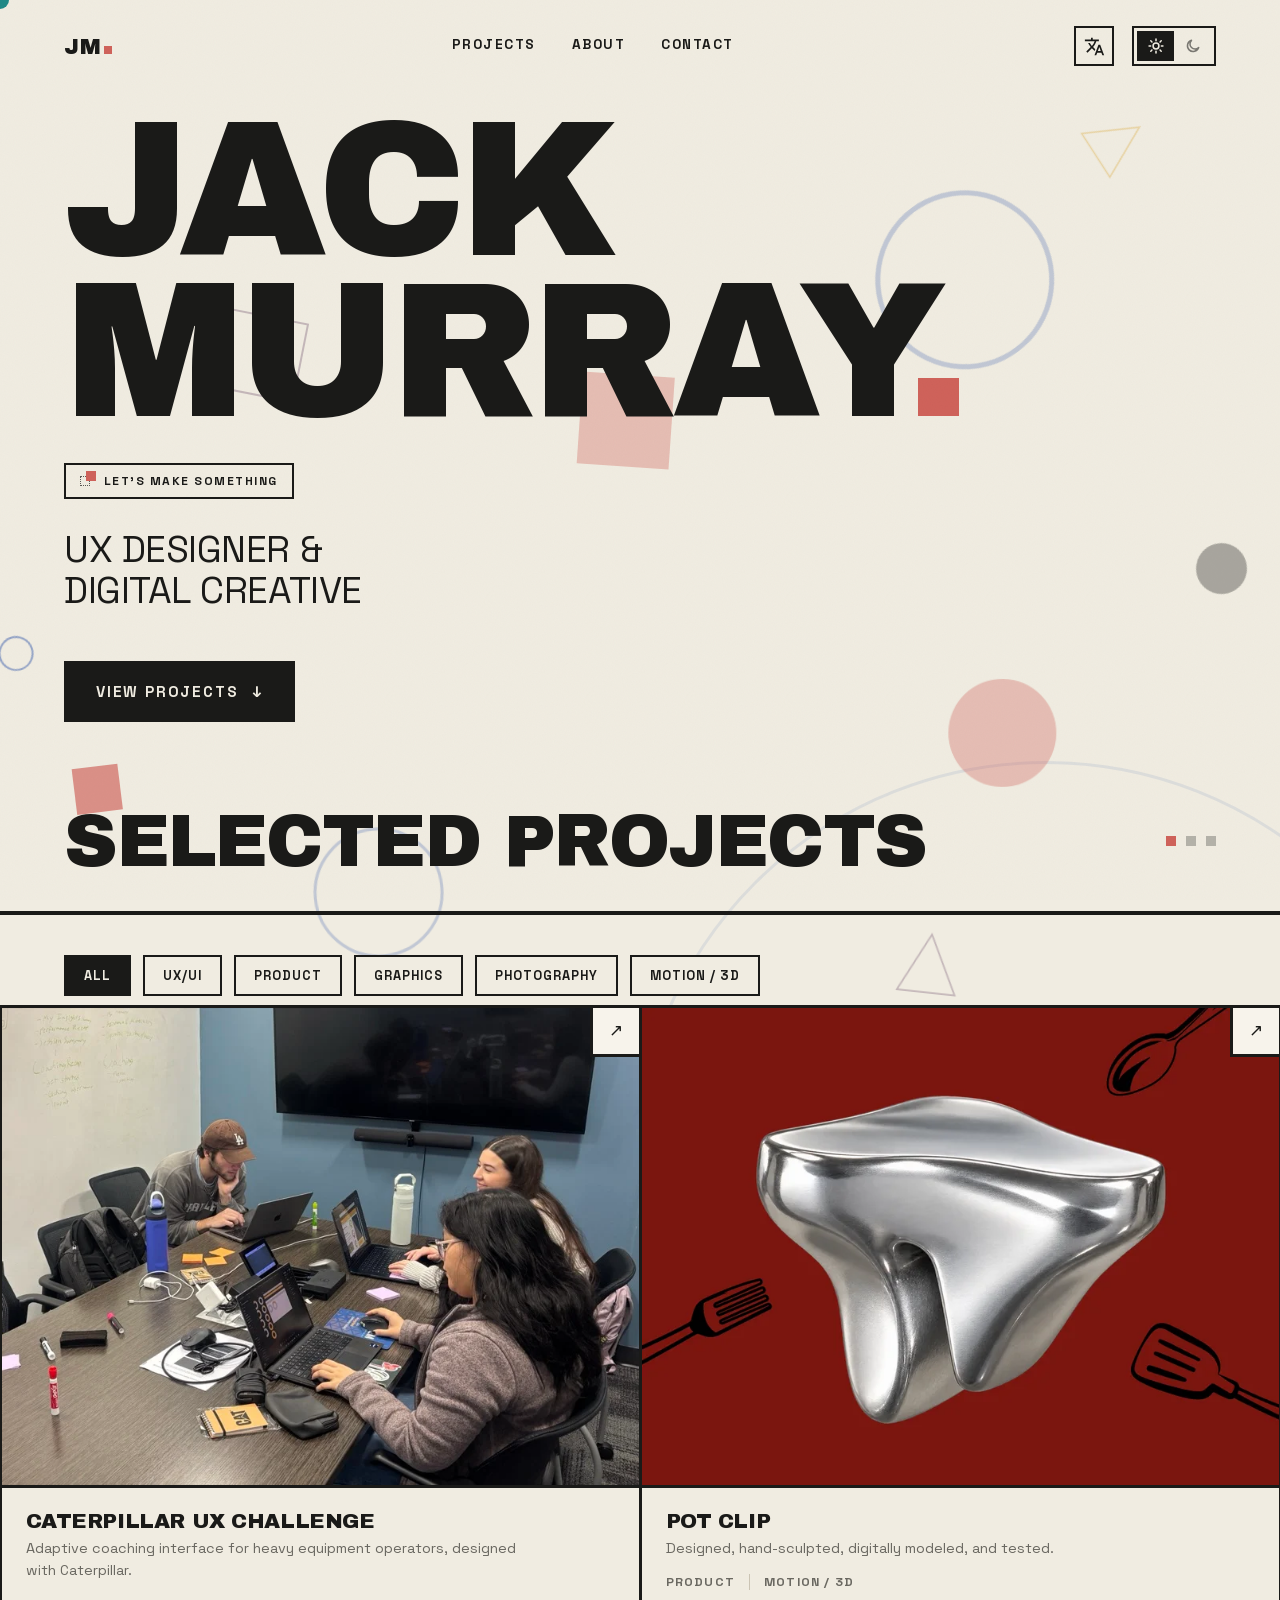
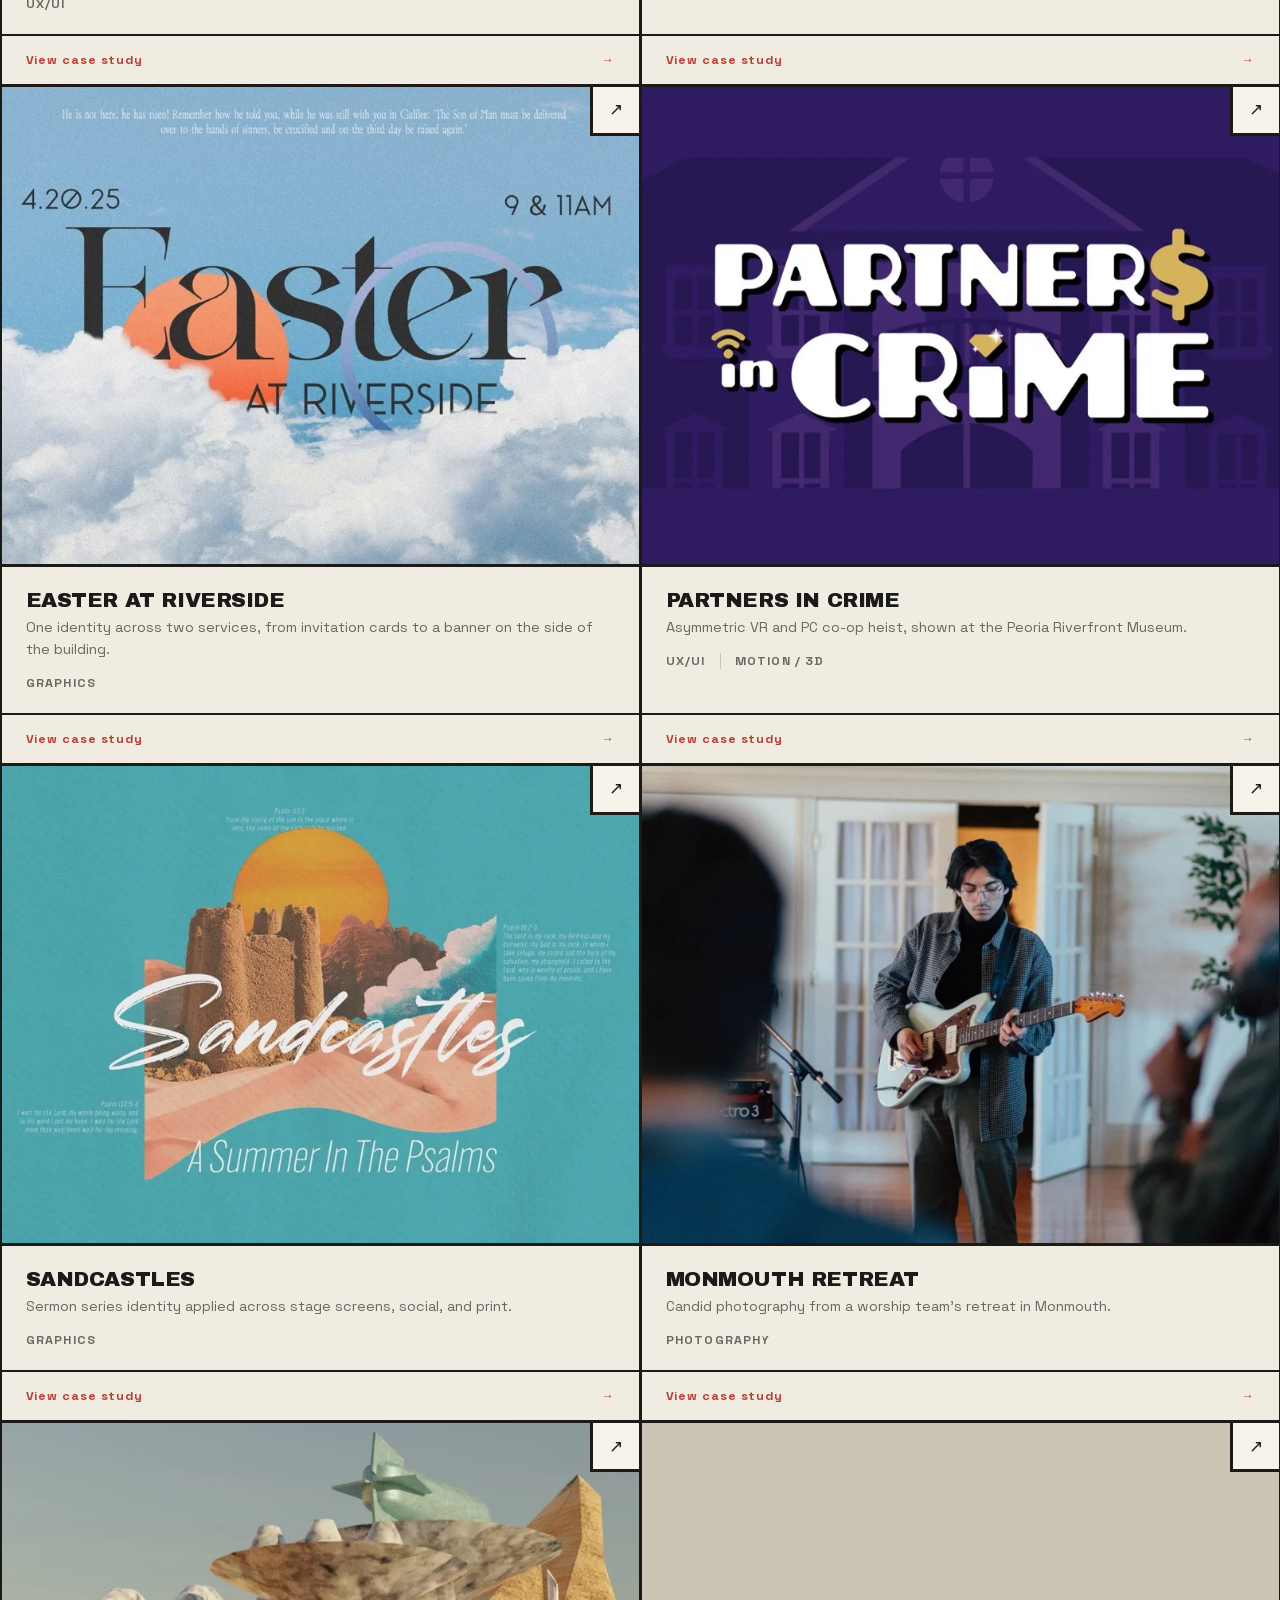
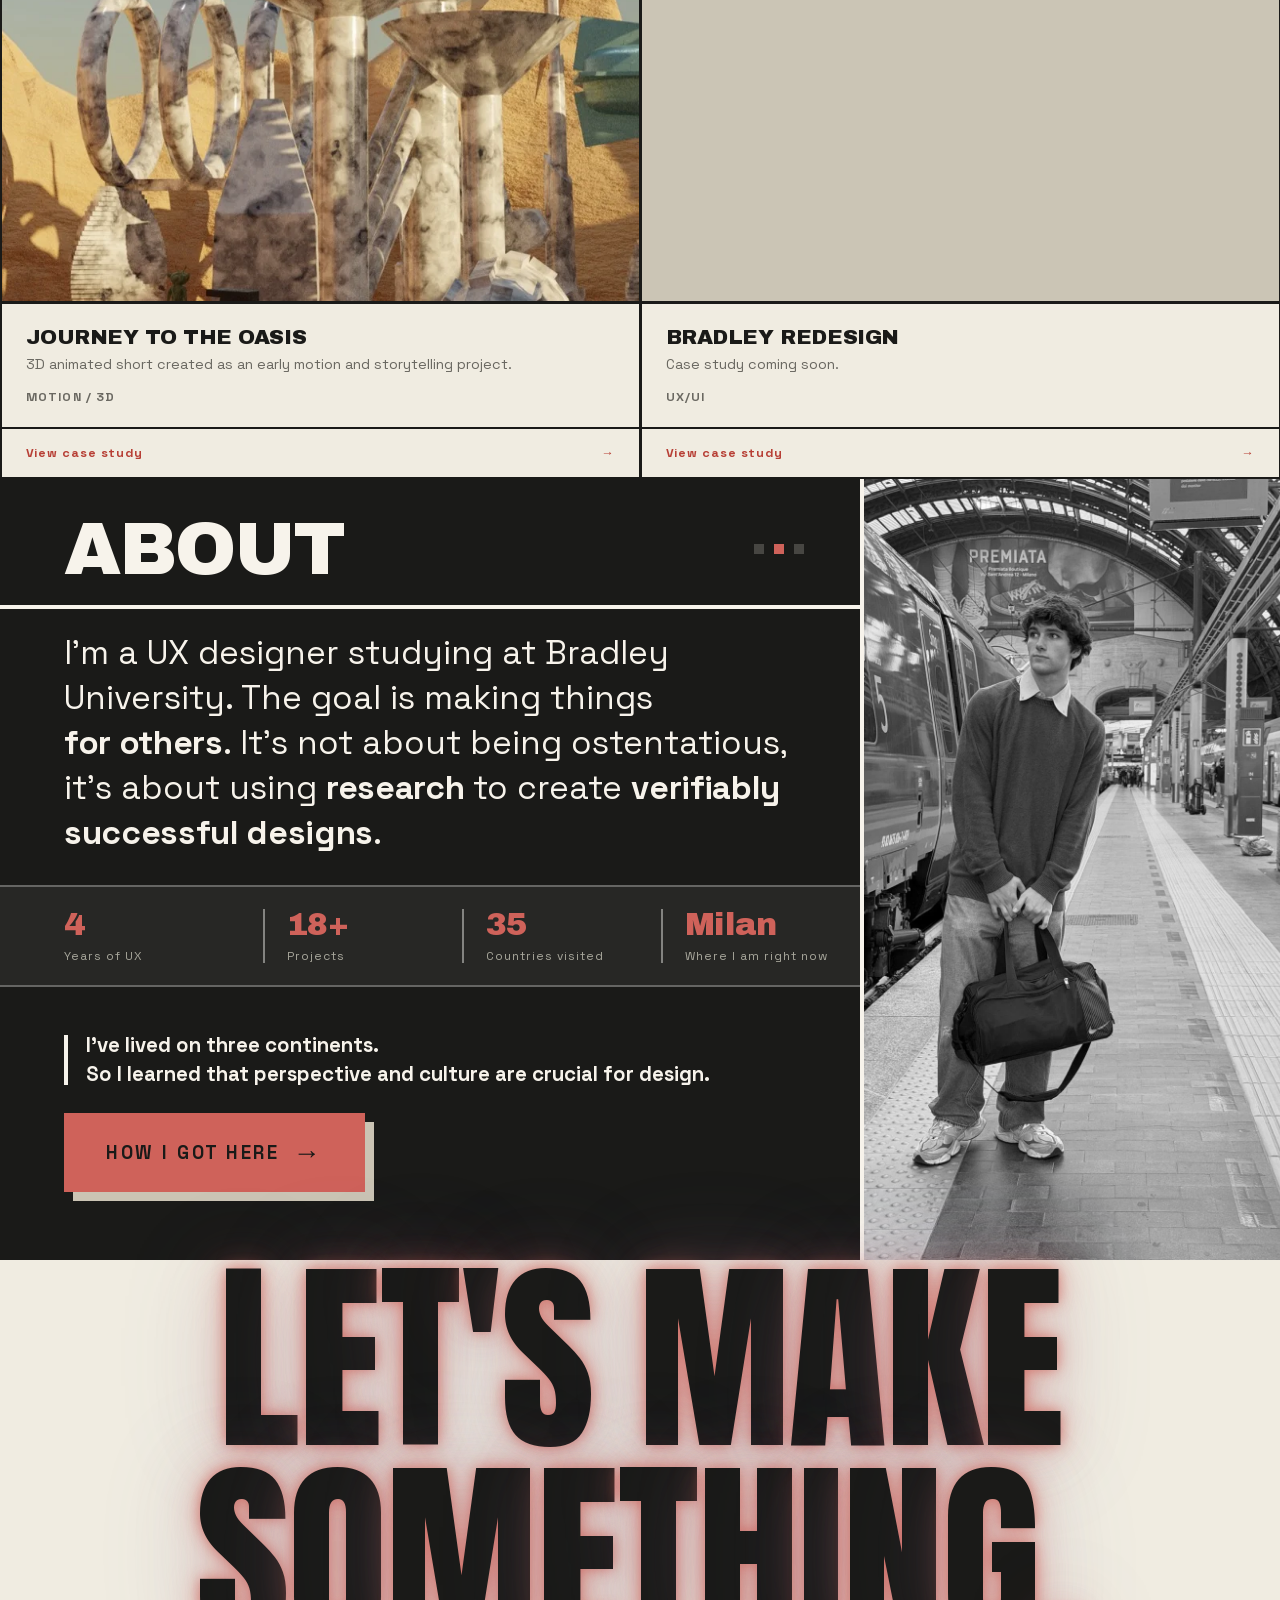
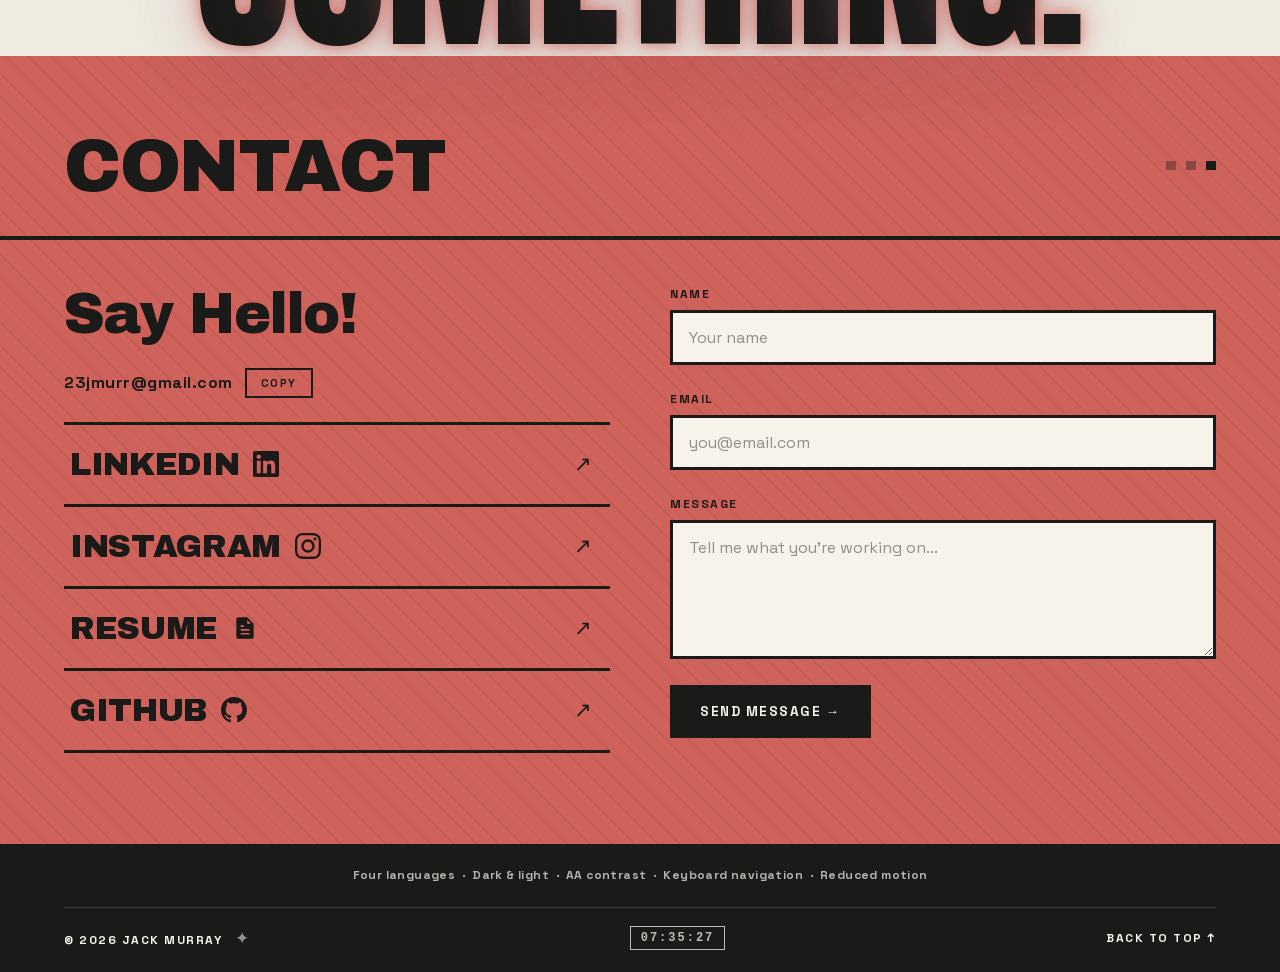
==== index.html @ 8116218f "About RESEARCH: Usability Testing leads Co-Authored-By: Claude Sonnet 5.5 <noreply@anthropic.com>" ====
<!DOCTYPE html>
<html lang="en">
<head>
<meta charset="UTF-8" />
<meta name="viewport" content="width=device-width, initial-scale=1.0" />
<title>Jack Murray · UX Designer</title>

<!-- SEARCH + SHARING
     og:* build the preview card that LinkedIn, iMessage, Slack and WhatsApp
     render when this link is pasted; without og:image they fall back to a grey
     box. name="description" is the separate one Google reads for its snippet.
     og:url and the canonical have to be absolute, so they carry the real
     domain rather than a relative path. -->
<meta name="description" content="UX design portfolio by Jack Murray. Interface and identity work across websites, brand systems, graphics, photography and motion.">
<meta name="author" content="Jack Murray">
<!-- These paint the browser chrome (the address bar on mobile) and must
     match the page ground exactly, or the bar sits a shade off the top of
     the page. They are literal values because a meta tag cannot read a CSS
     custom property - so they have to be updated by hand whenever --white
     changes. They were missed in the repalette and still held the previous
     ivory and near-black, were missed AGAIN at ivory -> sand, and AGAIN at
     sand -> this one. Three times, which is enough to call it a property of
     the file and not bad luck: this line holds --white's value and nothing
     else, so change it in the SAME edit that changes --white. -->
<meta name="theme-color" content="#F0ECE1" media="(prefers-color-scheme: light)">
<meta name="theme-color" content="#111117" media="(prefers-color-scheme: dark)">
<link rel="canonical" href="https://jackmurraydesign.com/">

<meta property="og:title" content="Jack Murray · UX Designer">
<meta property="og:description" content="UX design portfolio by Jack Murray. Interface and identity work across websites, brand systems, graphics, photography and motion.">
<meta property="og:type" content="website">
<meta property="og:url" content="https://jackmurraydesign.com/">
<meta property="og:site_name" content="Jack Murray">
<meta property="og:locale" content="en_US">
<meta property="og:image" content="https://jackmurraydesign.com/assets/meta/og-card.jpg">
<meta property="og:image:width" content="1200">
<meta property="og:image:height" content="630">
<meta property="og:image:alt" content="The Sandcastles series artwork: a sandcastle collage under an orange sun on teal.">

<meta name="twitter:card" content="summary_large_image">
<meta name="twitter:title" content="Jack Murray · UX Designer">
<meta name="twitter:description" content="UX design portfolio by Jack Murray. Interface and identity work across websites, brand systems, graphics, photography and motion.">
<meta name="twitter:image" content="https://jackmurraydesign.com/assets/meta/og-card.jpg">

<!-- For automated readers. /llms.txt is the long version in Jack's own
     words; the JSON-LD below is the structured half, and the two must stay in
     step with each other and with the page. Neither says anything that is not
     already visible on the site: nothing is hidden text aimed at crawlers, and
     there is deliberately no sr-only block, because a pitch written for
     machines has no business being read aloud to someone using a screen
     reader. -->
<link rel="alternate" type="text/plain" href="/llms.txt" title="Site summary for automated readers">
<script type="application/ld+json">
{
  "@context": "https://schema.org",
  "@graph": [
    {
      "@type": "Person",
      "@id": "https://jackmurraydesign.com/#jack",
      "name": "Jack Murray",
      "jobTitle": "UX Designer",
      "description": "UX design student at Bradley University, on exchange at NABA in Milan. Research-led interface work, plus identity systems, photography and 3D animation.",
      "url": "https://jackmurraydesign.com/",
      "knowsLanguage": [
        "en",
        "es",
        "ja",
        "it"
      ],
      "knowsAbout": [
        "User experience design",
        "User research",
        "Usability testing",
        "Interface design",
        "Brand and identity systems",
        "Typography",
        "VR interface design",
        "Photography",
        "Motion and 3D animation",
        "HTML and CSS"
      ],
      "alumniOf": [
        {
          "@type": "CollegeOrUniversity",
          "name": "Bradley University",
          "description": "BS in User Experience Design, 2023-2027. GPA 3.6, Dean's List."
        },
        {
          "@type": "CollegeOrUniversity",
          "name": "Nuova Accademia di Belle Arti (NABA), Milan",
          "description": "Study abroad in UX and product design, autumn 2026."
        }
      ],
      "award": "Best Research Award, Advanced Interaction Design (Bradley University x Caterpillar)",
      "seeks": {
        "@type": "Demand",
        "name": "Freelance UX work now; internships or full-time UX roles toward May 2027"
      }
    },
    {
      "@type": "WebSite",
      "@id": "https://jackmurraydesign.com/#site",
      "url": "https://jackmurraydesign.com/",
      "name": "Jack Murray · UX Designer",
      "description": "UX design portfolio: six case studies across UX research, identity systems, VR interface design, photography and 3D animation. Built as a static site with no framework, in four languages, audited for WCAG AA in both themes.",
      "inLanguage": [
        "en",
        "es",
        "ja",
        "it"
      ],
      "author": {
        "@id": "https://jackmurraydesign.com/#jack"
      },
      "creator": {
        "@id": "https://jackmurraydesign.com/#jack"
      },
      "about": "Research-led UX and interface design, and identity systems applied across real surfaces."
    },
    {
      "@type": "CollectionPage",
      "@id": "https://jackmurraydesign.com/#work",
      "name": "Selected Projects",
      "isPartOf": {
        "@id": "https://jackmurraydesign.com/#site"
      },
      "hasPart": [
        {
          "@type": "CreativeWork",
          "name": "Caterpillar UX Challenge",
          "about": "Adaptive coaching interface for heavy equipment operators, designed with Caterpillar.",
          "description": "Best Research Award winner. In my Advanced Interaction Design course at Bradley, I worked in a three-person team partnered with Caterpillar to design an adaptive coaching interface for heavy equipment operators.\n\nI got my hands on every part of the process: research, user flows, wireframes, Figma prototypes, and usability testing with 5 participants. We met with Caterpillar's UX team for 7 weeks, went through 2 rounds of iteration based on their feedback and our testing, and wrapped up with an on-site visit to Caterpillar in Peoria.",
          "creator": {
            "@id": "https://jackmurraydesign.com/#jack"
          },
          "genre": "UX research and design",
          "datePublished": "2025",
          "url": "https://jackmurraydesign.com/work/cat-coaching"
        },
        {
          "@type": "CreativeWork",
          "name": "Partners in Crime",
          "about": "Asymmetric VR and PC co-op heist built by a 17-person team for Bradley's FUSE program and exhibited at the Peoria Riverfront Museum.",
          "description": "A two-player co-op experience played across VR and PC, built by a 17-person team for Bradley's FUSE program and showcased publicly at the Peoria Riverfront Museum.\n\nThe two players never see the same thing: one is inside the manor in VR, while the other reads the floor plan and camera feeds on PC.\n\nI was part of the small group that came up with the original idea before it grew into a full team project. From there I focused on the VR side: I designed the VR interface and built particle and visual effects in Unity to help players understand what was happening in the game. I also advised on the PC menus and worked with game designers, programmers, and artists to take it from concept to a playable game.",
          "creator": {
            "@id": "https://jackmurraydesign.com/#jack"
          },
          "genre": "VR interface design and visual effects",
          "url": "https://jackmurraydesign.com/work/fuse-partners-in-crime"
        },
        {
          "@type": "CreativeWork",
          "name": "Pot Clip",
          "about": "Designed, hand-sculpted, digitally modeled, and tested.",
          "description": "The brief was a ten-centimetre cube: design a piece of kitchenware in the spirit of Alessi, close enough that you could believe you'd found it in a shop. I started at the Alessi store in Milan, looking at what they actually make — small silver objects, simple, almost always some everyday ritual made slightly better. Then I cooked more than usual and waited for something to annoy me.\n\nWhat annoyed me was the spoon. There's no clean place to put it down: the counter gets messy, and balancing it on the rim means it slides or drops in. Rests for this exist, but most clip in one spot and hold one thing. Mine is two independent supports that sit on the rim and slide along it, so the gap sets itself to whatever you're holding — a wide wooden spoon or a thin metal fork. The best part came out of where it sits rather than what it looks like: resting above the pot means the drips go back into the pot, and there's no second object taking up counter space and needing washing afterwards.\n\nThe shape came off a page of \"how might we\" questions — how to grip several pot sizes snugly, how to keep the top usable when the whole thing sits at an angle. From there: paper profiles cut and held against a pot, then the physical one, sculpted from dense modelling foam in the shop, built up with coats and sprayed to read as metal. It's an appearance model, not a working part. The digital model came last, built from the finished object rather than ahead of it, and it's what the posters are rendered from.\n\nIt isn't resolved, and most of what's wrong with it is physical. In real metal, clipped to a hot pot, these would get too hot to move with bare hands. Pot rims aren't standardised — thin, thick, rolled, flared, some with pouring lips — so one clip profile won't grip them all, and the grip is friction only. The top is flat enough that a round handle could still roll. And it's two objects where the thing already on the market is one. Knowing that list is most of what the project gave me; a next version would start from the heat and the rim profile rather than from the shape.\n\nThis was a student project at NABA in Milan. It is not affiliated with Alessi and was not commissioned or reviewed by the company. Alessi served as the reference brand for the assignment, and the posters are an original concept campaign developed for this project.",
          "creator": {
            "@id": "https://jackmurraydesign.com/#jack"
          },
          "genre": "Product design",
          "datePublished": "2026",
          "url": "https://jackmurraydesign.com/work/pot-clip"
        },
        {
          "@type": "CreativeWork",
          "name": "Easter at Riverside",
          "about": "One event identity across two services, from invitation cards to a banner on the side of the building.",
          "description": "Easter at Riverside is the identity for one weekend and two services: Good Friday on the 18th, Easter Sunday on the 20th. An open sky, an orange sun coming up through the clouds, and a serif with enough weight to hold a scripture line above it. The blue is the exact color we painted the church's worship piano.\n\nTwo services with opposite feelings, one construction. Good Friday is the same wordmark and the same circle turned down into black and white, storm clouds instead of open sky and the sun gone cold behind the type. They run side by side on a single banner on the wall outside, so you read the turn from one to the other on your way in. That pairing is the piece I would keep.\n\nThen it had to survive the surfaces. The banner is read from across a parking lot. The invitation card is held in one hand. The photo wall was the one that changed how I thought about it: its whole job is to be stood in front of, so everything came off it except the lockup, set high enough that a dozen people shoulder to shoulder still leave it readable. A graphic designed to be half covered.",
          "creator": {
            "@id": "https://jackmurraydesign.com/#jack"
          },
          "genre": "Event identity",
          "datePublished": "2025",
          "url": "https://jackmurraydesign.com/work/easter-riverside"
        },
        {
          "@type": "CreativeWork",
          "name": "Sandcastles",
          "about": "Sermon series identity applied across stage screens, social and print.",
          "description": "Sandcastles is the identity for a summer in the Psalms: all 150, ten a week for fifteen weeks. The brief arrived as just a couple of sentences for me to build off of.\n\nSandcastles is a word about kids at a beach, and the Psalms are not light reading. The job was a playfulness that still held the weight: a sandcastle under a low sun, built on the one thing everybody knows the tide is coming for. It took many collage versions and more typefaces than I'd like to admit, narrowed as often by commercial licensing as by tone. The wordmark changed before it shipped: the creative director swapped the brush script for serif capitals.\n\nFrom there it had to hold everywhere it went: a stage screen above a full auditorium, thumbnails and social posts, printed posters and handouts, a bookmark two inches wide. How much each one says depends on how long anyone actually looks at it. On the screen it's the wordmark and not much else. On the bookmark, the one piece someone would open every day for three months, it's the whole fifteen-week schedule.",
          "creator": {
            "@id": "https://jackmurraydesign.com/#jack"
          },
          "genre": "Series identity",
          "url": "https://jackmurraydesign.com/work/sandcastles"
        },
        {
          "@type": "CreativeWork",
          "name": "Monmouth Retreat",
          "about": "Candid photography from a worship team's retreat in Monmouth, Illinois.",
          "description": "I got an opportunity to photograph a musical retreat for a worship team over in Monmouth, IL. This retreat was full of life and deep emotion, and I aimed to capture that energy through candid moments, both individual and group interactions.\n\nThe changing light was the editing problem. Frame by frame the set would not have held together, so I graded the whole gallery toward one feel rather than letting each image be its own best version.",
          "creator": {
            "@id": "https://jackmurraydesign.com/#jack"
          },
          "genre": "Photography",
          "datePublished": "2025",
          "url": "https://jackmurraydesign.com/work/monmouth-retreat"
        },
        {
          "@type": "CreativeWork",
          "name": "Journey to the Oasis",
          "about": "3D animated short built across Maya, Blender and ZBrush for a course at Otis College.",
          "description": "Journey to the Oasis is a 3D animated short made for a 3D animation course at Otis College of Art and Design. A lone alien, Leedo, tears through desert ruins in a low-slung ship, clears a wide gap in slow motion, and steps out in front of a gleaming city, the film ends panning off him into the sun. There's no dialogue, just wind and a short score.\n\nIt was built across Maya, Blender and ZBrush. The call that set the schedule was rendering in Cycles rather than Eevee, for the quality it gave this piece: the final pass took three full days. It closed out the course as my final project.",
          "creator": {
            "@id": "https://jackmurraydesign.com/#jack"
          },
          "genre": "3D animation",
          "url": "https://jackmurraydesign.com/work/oasis-journey"
        },
        {
          "@type": "CreativeWork",
          "name": "Bradley Redesign",
          "about": "Case study coming soon.",
          "description": "Case study coming soon.",
          "creator": {
            "@id": "https://jackmurraydesign.com/#jack"
          },
          "genre": "UX/UI",
          "url": "https://jackmurraydesign.com/work/bradley-redesign"
        }
      ]
    }
  ]
}
</script>

<link rel="icon" href="/assets/meta/favicon.svg" type="image/svg+xml">
<link rel="apple-touch-icon" href="/assets/meta/apple-touch-icon.png">
<link rel="manifest" href="/site.webmanifest">

<!-- Fonts are self-hosted from assets/fonts; the @font-face rules are at the
     top of styles.css. No preconnect because there is no third party left to
     connect to. Noto Sans JP still carries the Japanese glyphs none of the
     three display faces contain, but i18n.js now attaches its stylesheet only
     when Japanese is chosen - it was 119 KB of render-blocking CSS on every
     visit otherwise. -->
<link rel="preload" href="/assets/fonts/space-grotesk-latin.woff2" as="font" type="font/woff2" crossorigin>
<link rel="preload" href="/assets/fonts/archivo-black-latin.woff2" as="font" type="font/woff2" crossorigin>
<link rel="stylesheet" href="/styles.css">

<!-- Fourteen blocks on this page carry .reveal, which starts them at
     opacity: 0 and waits for JavaScript to add .in-view as they scroll into
     view. If that script never runs - a content blocker, a failed request,
     a syntax error from a future edit - those blocks stay invisible
     forever: both about columns, the stats, all three section headings, the
     filters and the whole contact form. What is left looks like a hero and
     then nothing, which reads as "I have seen this site" rather than as
     broken, so nobody would even report it.
     A browser with JavaScript enabled does not parse what is inside
     <noscript> at all - the CSS below never reaches the stylesheet and
     changes nothing about what anyone normally sees. With it disabled the
     content is simply there, unanimated.
     After the stylesheet on purpose: same specificity as the .reveal rule
     it overrides, so it has to win on source order. -->
<noscript><style>.reveal{opacity:1;transform:none}</style></noscript>

<!-- THEME, BEFORE THE FIRST PAINT.
     script.js is deferred, so applyTheme() ran after the page had already
     painted in the default light palette. A reader who had chosen dark - or
     whose OS asks for it - got a light page for one frame, and then every
     element carrying a colour or background transition spent 250ms fading
     from the light value to the dark one. The whole page visibly changed
     its mind on every single load.
     Setting the attribute here, in a blocking inline script above <body>,
     means dark IS the initial computed value: nothing transitions, because
     nothing changes. applyTheme() later sets the same value and is a no-op.
     Inline and blocking on purpose - an external or deferred file is exactly
     the thing that caused this. It reads the same key and the same OS
     preference as script.js, in the same order; keep the two in step.
     try/catch because localStorage throws outright in some privacy modes,
     and a theme is never worth taking the page down for. -->
<script>
  (function () {
    try {
      var saved = localStorage.getItem('jm-theme');
      var theme = saved
        || (window.matchMedia('(prefers-color-scheme: dark)').matches ? 'dark' : 'light');
      document.documentElement.setAttribute('data-theme', theme);
    } catch (e) {
      document.documentElement.setAttribute('data-theme', 'light');
    }
  })();
</script>
</head>
<body class="is-loading">

<!-- Skip link: first tab stop on the page. Visually hidden until focused
     (see .skip-link in styles.css) so it costs sighted users nothing, but
     lets keyboard and screen-reader users jump the nav + filter row. -->
<a href="#main" class="skip-link" data-i18n="a11y.skip">Skip to main content</a>

<!-- LOADER -->
<!-- A skeleton of the page rather than a splash over it. The name-and-bar
     version was a thing to look at WHILE waiting; this is the shape of what is
     arriving - nav, headline, badge, tagline, button, cards - so the first
     paint already has the page's structure and nothing lurches when the real
     content takes its place. There is also no fake progress bar any more: it
     was filling at a random rate unconnected to anything loading, which is a
     progress indicator that lies.

     aria-hidden and inert: it is scaffolding. A screen reader announcing a
     stack of empty boxes is noise, and nothing in here is reachable. -->
<div class="loader" id="loader" aria-hidden="true" inert>
  <!-- Three children, because .nav is space-between with three children:
       wordmark, links, controls. The links bar used to live inside the right
       group, which put it 447px right of where the page draws it. -->
  <div class="sk-nav">
    <div class="sk sk-logo"></div>
    <div class="sk sk-links"></div>
    <!-- language button, theme switch, hamburger. The switch is a TRACK, 84
         wide against the button's 40 - three equal squares here drew a
         control the page does not have and put the other two 14px off. -->
    <div class="sk-nav-right">
      <div class="sk sk-sq"></div>
      <div class="sk sk-switch"></div>
      <div class="sk sk-sq sk-burger"></div>
    </div>
  </div>
  <div class="sk-hero">
    <div class="sk-hero-grid">
      <div class="sk-name">
        <div class="sk sk-title"></div>
        <div class="sk sk-title sk-title-2"></div>
      </div>
      <div class="sk-side">
        <div class="sk sk-badge"></div>
        <div class="sk sk-line"></div>
        <div class="sk sk-cta"></div>
      </div>
    </div>
  </div>
  <!-- The work band. This used to stop at the hero, which was right while
       .hero was 80vh and the hero WAS the first screen. At 66vh the first
       screen also carries SELECTED PROJECTS, the filter row and the top of
       two cards, and leaving them out meant the top of the page dissolved
       out of grey blocks while the bottom third faded up out of nothing. -->
  <div class="sk-work">
    <div class="sk-head"><div class="sk sk-h2"></div></div>
    <!-- five chips: ALL, UX/UI, GRAPHICS, PHOTOGRAPHY, MOTION. Widths are
         multiples of their own font-size, the same way the title bars are -
         see .sk-chip. -->
    <div class="sk-filters">
      <div class="sk sk-chip"></div>
      <div class="sk sk-chip"></div>
      <div class="sk sk-chip"></div>
      <div class="sk sk-chip"></div>
      <div class="sk sk-chip"></div>
      <div class="sk sk-chip"></div>
    </div>
    <div class="sk-cards">
      <div class="sk sk-card"></div>
      <div class="sk sk-card"></div>
    </div>
  </div>
</div>

<!-- SCROLL PROGRESS -->
<div class="scroll-progress" id="scrollProgress"></div>

<div class="cursor-dot" id="cursorDot"></div>
<div class="noise"></div>
<div class="scanlines" aria-hidden="true"></div>

<!-- NAV -->
<nav class="nav" id="nav">
  <!-- href="/" and not "#top": a fragment leaves /#top in the address bar,
       so anyone who clicks home and then copies the URL shares a link with a
       stale anchor on it. The click is intercepted in SECTION 07 and handled
       as a route, which scrolls to the top without touching the URL. -->
  <a href="/" class="nav-logo">JM<span class="dot" aria-hidden="true"></span></a>
  <div class="nav-links" id="navLinks">
    <a href="#work" data-i18n="nav.projects">PROJECTS</a>
    <a href="#about" id="navAboutLink" data-i18n="nav.about">ABOUT</a>
    <a href="#contact" data-i18n="nav.contact">CONTACT</a>
  </div>
  <div class="nav-right">
    <div class="lang-control">
      <button class="lang-toggle" id="langToggle" data-i18n-aria="nav.aria.language" aria-label="Choose language" data-i18n-tip="nav.aria.language" data-tip="Choose language" aria-haspopup="true" aria-expanded="false">
        <!-- The translate mark - a Latin A beside a CJK glyph - rather than
             a globe. A globe means world or internet; this one means
             LANGUAGE, and it is the mark people already know from Google
             Translate and every phone keyboard switcher.
             Which language is on is answered by the menu, where the current
             option is marked and carries aria-current, so the state lives in
             one place instead of being half-told on the button. The #langCode
             span is gone with it; i18n.js already null-checks that node. -->
        <svg class="lang-mark" viewBox="0 0 24 24" fill="currentColor" aria-hidden="true" focusable="false">
          <path d="M12.87 15.07l-2.54-2.51.03-.03c1.74-1.94 2.98-4.17 3.71-6.53H17V4h-7V2H8v2H1v1.99h11.17C11.5 7.92 10.44 9.75 9 11.35 8.07 10.32 7.3 9.19 6.69 8h-2c.73 1.63 1.73 3.17 2.98 4.56l-5.09 5.02L4 19l5-5 3.11 3.11.76-2.04zM18.5 10h-2L12 22h2l1.12-3h4.75L21 22h2l-4.5-12zm-2.62 7l1.62-4.33L19.12 17h-3.24z"></path>
        </svg>
      </button>
      <div class="lang-menu" id="langMenu">
        <button class="lang-option" data-lang="en" type="button" lang="en">ENGLISH</button>
        <button class="lang-option" data-lang="es" type="button" lang="es">ESPAÑOL</button>
        <button class="lang-option" data-lang="ja" type="button" lang="ja">日本語</button>
        <button class="lang-option" data-lang="it" type="button" lang="it">ITALIANO</button>
      </div>
    </div>
    <!-- A switch, not a button. The single swapping glyph said what you
         would GET but never what was ON, and a lone icon in a square reads
         as decoration - people were not pressing it. A track with both ends
         drawn shows the choice and the current position at once.
         role="switch" + aria-checked carries that to a screen reader, which
         a plain button could not. Both icons are permanent, so the script no
         longer rewrites any text in here. -->
    <button class="theme-switch" id="themeToggle" role="switch" aria-checked="false" data-i18n-aria="nav.aria.theme" aria-label="Dark / light mode" data-i18n-tip="nav.aria.theme" data-tip="Dark / light mode">
      <span class="theme-switch-track" aria-hidden="true">
        <svg class="theme-switch-ico is-sun" viewBox="0 0 24 24" fill="none" stroke="currentColor" stroke-width="2.3" stroke-linecap="round" focusable="false">
          <circle cx="12" cy="12" r="4.4"></circle>
          <path d="M12 1.6v2.4M12 20v2.4M4.2 4.2l1.7 1.7M18.1 18.1l1.7 1.7M1.6 12h2.4M20 12h2.4M4.2 19.8l1.7-1.7M18.1 5.9l1.7-1.7"></path>
        </svg>
        <svg class="theme-switch-ico is-moon" viewBox="0 0 24 24" fill="none" stroke="currentColor" stroke-width="2.3" stroke-linecap="round" stroke-linejoin="round" focusable="false">
          <path d="M20.5 14.3A8.6 8.6 0 1 1 9.7 3.5a6.9 6.9 0 0 0 10.8 10.8z"></path>
        </svg>
        <span class="theme-switch-knob"></span>
      </span>
    </button>
    <button class="nav-toggle" id="navToggle" data-i18n-aria="nav.aria.menu" aria-label="menu" aria-controls="navLinks" aria-expanded="false"><span></span><span></span><span></span></button>
  </div>
</nav>
<div class="nav-overlay" id="navOverlay"></div>


<!-- MAIN LANDMARK — also the skip-link target. tabindex="-1" lets it
     receive programmatic focus from the skip link without becoming a
     tab stop of its own. -->
<main id="main" tabindex="-1">

<!-- HERO -->
<!-- tabindex="-1" so the home links can move focus here the way a #top
     fragment used to; keyboard users would otherwise be scrolled to the top
     with focus left at the bottom of the page. id="top" stays so any #top
     link already in the wild still works. -->
<header class="hero" id="top" tabindex="-1">
  <div class="hero-shapes" id="heroShapes" aria-hidden="true"></div>
  <div class="hero-grid">
    <h1 class="hero-name">
      <span class="line">JACK</span>
      <span class="line">MURRAY<span class="accent">.</span></span>
    </h1>
    <div class="hero-side">
      <a href="#contact" class="badge-available">
        <span class="badge-dot"></span>
        <span data-i18n="hero.badge">LET'S MAKE SOMETHING</span>
      </a>
      <!-- A standing headline, not a typewriter. The cycling version spent
           most of its life showing a half-written sentence, so the one line
           that says what Jack actually does was never fully on screen when
           someone first looked - and it could not be read at a glance at all.
           Stated once, it anchors the column and gives the right side
           something with enough weight to hold its own against the name. -->
      <!-- No full stop. The name above ends in one, in coral, and it is the
           page's one piece of punctuation-as-graphic; a second period 150px
           below it made that read as a habit rather than a mark. -->
      <p class="hero-role" data-i18n-html="hero.role">UX DESIGNER &amp;<br>DIGITAL CREATIVE</p>
      <a href="#work" class="btn-block" data-i18n="hero.cta">VIEW PROJECTS</a>
    </div>
  </div>
  <!-- The hero marquee used to sit here: a full-bleed ink band scrolling
       UX/UI ✦ WEBSITES ✦ BRAND SYSTEMS ✦ PHOTOGRAPHY ✦ MOTION at 55px/s.
       It was the single most template-looking thing on the page - an
       infinite strip of service words is the component every generated
       portfolio ships, and the words themselves were category labels any
       designer could have written. The hero-grid's own 6px full-bleed rule
       is the seam now, which is what the band was there to be.
       Markup, CSS and restore notes: docs/hero-marquee.html -->
</header>

<!-- WORK -->
<section class="work" id="work">
  <div class="section-head reveal">
    <h2 data-i18n="work.title">SELECTED PROJECTS</h2>
    <!-- Three marks, one lit: which of the three chapters you are in. See
         .section-marks in styles.css for why the words went. -->
    <div class="section-marks" aria-hidden="true"><span class="is-here"></span><span></span><span></span></div>
  </div>

  <!-- role=group + a label, so the set announces as one thing rather than
       five loose buttons appearing between the heading and the grid.
       aria-pressed rather than role=radio: radio would be the tighter match
       for "exactly one at a time", but it also commits to arrow-key
       navigation between the options, and a half-implemented radiogroup is
       worse for a screen-reader user than honest toggle buttons. The class
       alone told nobody which filter was on - that state was visible only as
       a fill, which is the same bug the language menu was fixed for. -->
  <div class="filters reveal" id="filters" role="group" data-i18n-aria="filter.aria" aria-label="Filter projects by category">
    <!-- Only categories that actually have projects get a button: a filter
         that leads to an empty grid reads as a broken site, not an empty one.
         BRANDING and WEB are sitting in i18n.js ready for when there's work
         to put under them. Order leads with UX/UI, which is the positioning
         the hero and the about page both claim. -->
    <button class="filter-btn active" aria-pressed="true" data-filter="ALL" data-i18n="filter.ALL">ALL</button>
    <button class="filter-btn" aria-pressed="false" data-filter="UX/UI" data-i18n="filter.UX/UI">UX/UI</button>
    <button class="filter-btn" aria-pressed="false" data-filter="PRODUCT" data-i18n="filter.PRODUCT">PRODUCT</button>
    <button class="filter-btn" aria-pressed="false" data-filter="GRAPHICS" data-i18n="filter.GRAPHICS">GRAPHICS</button>
    <button class="filter-btn" aria-pressed="false" data-filter="PHOTOGRAPHY" data-i18n="filter.PHOTOGRAPHY">PHOTOGRAPHY</button>
    <button class="filter-btn" aria-pressed="false" data-filter="MOTION" data-i18n="filter.MOTION">MOTION / 3D</button>
  </div>
  <!-- Filtering is a visual change with nothing to hear: the grid goes from
       six cards to one and a screen-reader user gets silence. This says how
       many are left. role=status is polite, so it waits for a pause rather
       than interrupting, and it is the only thing on the page that needs to
       be announced without being seen. -->
  <p class="sr-only" id="filterStatus" role="status" aria-live="polite"></p>

  <div class="gallery" id="gallery">
    <!-- renderGallery() in script.js REPLACES everything inside this div with
         the real cards, built from projectData. What is written out below is
         the same six projects, in the same order, with the same titles, the
         same one-line descriptions AND the same long-form write-ups the
         project panels show - so the markup says what the work is, and what
         each piece of it was, before any script has run.
         GENERATED, NOT TYPED: node tools/write-fallback.js rewrites this
         block from projectData and the English strings in i18n.js, and
         tools/audit.js fails if what is here is not what that tool would
         write today. It is not a build step - nothing runs at deploy and
         nothing runs in the browser; it writes a block of static HTML for
         you, the way tools/field-shuffle.js writes a block of script.js.
         WHY IT IS HERE AND NOT A COMMENT. The gallery was JS-only, which made
         the six project names absent from the document: anything that reads
         the HTML rather than running it - an AI asked to look at the site, a
         crawler that does not execute scripts, a reader with JS blocked - got
         a page whose SELECTED PROJECTS section was literally empty. The
         JSON-LD and llms.txt named the projects and the page itself did not.
         That is not a theoretical audience. Independent testing (Vercel/MERJ,
         Dec 2024, re-tested since) found GPTBot, OAI-SearchBot,
         ChatGPT-User, ClaudeBot, PerplexityBot, Meta-ExternalAgent and
         Bytespider all fetch pages WITHOUT executing JavaScript; Googlebot
         and Applebot render, so Google saw this site and the AI crawlers did
         not. llms.txt is not the backstop it looks like either - Ahrefs
         scanned 137k sites in May 2026 and 97% of llms.txt files were never
         requested at all, and Google has said it does not affect Search.
         The HTML is the thing that gets read. So it goes in the HTML.
         Same rule as the about-section counters: MARKUP HOLDS THE TRUTH, JS
         HOLDS THE PRESENTATION. Not a <noscript> block, deliberately - most
         HTML-to-text extractors strip noscript along with script and style,
         so the readers this is for would never have seen it. And not hidden
         with CSS either: this is the same text the site shows, so it is
         allowed to be visible, and hidden duplicate text aimed at crawlers is
         exactly what the machine-readers rule in CLAUDE.md forbids - and what
         search engines treat as cloaking. The line there is content that
         DIFFERS, not content delivered twice; every word below is on the site
         at the /work/<id> URL it links to.
         Nobody sees it in a normal browser anyway: the loading skeleton is a
         fixed full-viewport overlay and script.js is a blocking script at the
         end of <body>, so the swap happens behind the loader.
         IT IS A FIFTH FILE TO KEEP IN STEP. Adding, renaming or cutting a
         project means projectData, sitemap.xml, llms.txt, the JSON-LD above
         and this list. tools/audit.js checks all five agree.
         -->
    <ul class="gallery-fallback">
      <li>
        <a href="/work/cat-coaching">
          <span class="gallery-fallback-cat">UX/UI</span>
          <span class="gallery-fallback-title">CATERPILLAR UX CHALLENGE</span>
          <span class="gallery-fallback-desc">Adaptive coaching interface for heavy equipment operators, designed with Caterpillar.</span>
        </a>
        <p class="gallery-fallback-body">Best Research Award winner. In my Advanced Interaction Design course at Bradley, I worked in a three-person team partnered with Caterpillar to design an adaptive coaching interface for heavy equipment operators.</p>
        <p class="gallery-fallback-body">I got my hands on every part of the process: research, user flows, wireframes, Figma prototypes, and usability testing with 5 participants. We met with Caterpillar's UX team for 7 weeks, went through 2 rounds of iteration based on their feedback and our testing, and wrapped up with an on-site visit to Caterpillar in Peoria.</p>
      </li>
      <li>
        <a href="/work/pot-clip">
          <span class="gallery-fallback-cat">PRODUCT</span>
          <span class="gallery-fallback-title">POT CLIP</span>
          <span class="gallery-fallback-desc">Designed, hand-sculpted, digitally modeled, and tested.</span>
        </a>
        <p class="gallery-fallback-body">The brief was a ten-centimetre cube: design a piece of kitchenware in the spirit of Alessi, close enough that you could believe you'd found it in a shop. I started at the Alessi store in Milan, looking at what they actually make — small silver objects, simple, almost always some everyday ritual made slightly better. Then I cooked more than usual and waited for something to annoy me.</p>
        <p class="gallery-fallback-body">What annoyed me was the spoon. There's no clean place to put it down: the counter gets messy, and balancing it on the rim means it slides or drops in. Rests for this exist, but most clip in one spot and hold one thing. Mine is two independent supports that sit on the rim and slide along it, so the gap sets itself to whatever you're holding — a wide wooden spoon or a thin metal fork. The best part came out of where it sits rather than what it looks like: resting above the pot means the drips go back into the pot, and there's no second object taking up counter space and needing washing afterwards.</p>
        <p class="gallery-fallback-body">The shape came off a page of "how might we" questions — how to grip several pot sizes snugly, how to keep the top usable when the whole thing sits at an angle. From there: paper profiles cut and held against a pot, then the physical one, sculpted from dense modelling foam in the shop, built up with coats and sprayed to read as metal. It's an appearance model, not a working part. The digital model came last, built from the finished object rather than ahead of it, and it's what the posters are rendered from.</p>
        <p class="gallery-fallback-body">It isn't resolved, and most of what's wrong with it is physical. In real metal, clipped to a hot pot, these would get too hot to move with bare hands. Pot rims aren't standardised — thin, thick, rolled, flared, some with pouring lips — so one clip profile won't grip them all, and the grip is friction only. The top is flat enough that a round handle could still roll. And it's two objects where the thing already on the market is one. Knowing that list is most of what the project gave me; a next version would start from the heat and the rim profile rather than from the shape.</p>
        <p class="gallery-fallback-body">This was a student project at NABA in Milan. It is not affiliated with Alessi and was not commissioned or reviewed by the company. Alessi served as the reference brand for the assignment, and the posters are an original concept campaign developed for this project.</p>
      </li>
      <li>
        <a href="/work/easter-riverside">
          <span class="gallery-fallback-cat">GRAPHICS</span>
          <span class="gallery-fallback-title">EASTER AT RIVERSIDE</span>
          <span class="gallery-fallback-desc">One identity across two services, from invitation cards to a banner on the side of the building.</span>
        </a>
        <p class="gallery-fallback-body">Easter at Riverside is the identity for one weekend and two services: Good Friday on the 18th, Easter Sunday on the 20th. An open sky, an orange sun coming up through the clouds, and a serif with enough weight to hold a scripture line above it. The blue is the exact color we painted the church's worship piano.</p>
        <p class="gallery-fallback-body">Two services with opposite feelings, one construction. Good Friday is the same wordmark and the same circle turned down into black and white, storm clouds instead of open sky and the sun gone cold behind the type. They run side by side on a single banner on the wall outside, so you read the turn from one to the other on your way in. That pairing is the piece I would keep.</p>
        <p class="gallery-fallback-body">Then it had to survive the surfaces. The banner is read from across a parking lot. The invitation card is held in one hand. The photo wall was the one that changed how I thought about it: its whole job is to be stood in front of, so everything came off it except the lockup, set high enough that a dozen people shoulder to shoulder still leave it readable. A graphic designed to be half covered.</p>
      </li>
      <li>
        <a href="/work/fuse-partners-in-crime">
          <span class="gallery-fallback-cat">UX/UI</span>
          <span class="gallery-fallback-title">PARTNERS IN CRIME</span>
          <span class="gallery-fallback-desc">Asymmetric VR and PC co-op heist, shown at the Peoria Riverfront Museum.</span>
        </a>
        <p class="gallery-fallback-body">A two-player co-op experience played across VR and PC, built by a 17-person team for Bradley's FUSE program and showcased publicly at the Peoria Riverfront Museum.</p>
        <p class="gallery-fallback-body">The two players never see the same thing: one is inside the manor in VR, while the other reads the floor plan and camera feeds on PC.</p>
        <p class="gallery-fallback-body">I was part of the small group that came up with the original idea before it grew into a full team project. From there I focused on the VR side: I designed the VR interface and built particle and visual effects in Unity to help players understand what was happening in the game. I also advised on the PC menus and worked with game designers, programmers, and artists to take it from concept to a playable game.</p>
      </li>
      <li>
        <a href="/work/sandcastles">
          <span class="gallery-fallback-cat">GRAPHICS</span>
          <span class="gallery-fallback-title">SANDCASTLES</span>
          <span class="gallery-fallback-desc">Sermon series identity applied across stage screens, social, and print.</span>
        </a>
        <p class="gallery-fallback-body">Sandcastles is the identity for a summer in the Psalms: all 150, ten a week for fifteen weeks. The brief arrived as just a couple of sentences for me to build off of.</p>
        <p class="gallery-fallback-body">Sandcastles is a word about kids at a beach, and the Psalms are not light reading. The job was a playfulness that still held the weight: a sandcastle under a low sun, built on the one thing everybody knows the tide is coming for. It took many collage versions and more typefaces than I'd like to admit, narrowed as often by commercial licensing as by tone. The wordmark changed before it shipped: the creative director swapped the brush script for serif capitals.</p>
        <p class="gallery-fallback-body">From there it had to hold everywhere it went: a stage screen above a full auditorium, thumbnails and social posts, printed posters and handouts, a bookmark two inches wide. How much each one says depends on how long anyone actually looks at it. On the screen it's the wordmark and not much else. On the bookmark, the one piece someone would open every day for three months, it's the whole fifteen-week schedule.</p>
      </li>
      <li>
        <a href="/work/monmouth-retreat">
          <span class="gallery-fallback-cat">PHOTOGRAPHY</span>
          <span class="gallery-fallback-title">MONMOUTH RETREAT</span>
          <span class="gallery-fallback-desc">Candid photography from a worship team's retreat in Monmouth.</span>
        </a>
        <p class="gallery-fallback-body">I got an opportunity to photograph a musical retreat for a worship team over in Monmouth, IL. This retreat was full of life and deep emotion, and I aimed to capture that energy through candid moments, both individual and group interactions.</p>
        <p class="gallery-fallback-body">The changing light was the editing problem. Frame by frame the set would not have held together, so I graded the whole gallery toward one feel rather than letting each image be its own best version.</p>
      </li>
      <li>
        <a href="/work/oasis-journey">
          <span class="gallery-fallback-cat">MOTION</span>
          <span class="gallery-fallback-title">JOURNEY TO THE OASIS</span>
          <span class="gallery-fallback-desc">3D animated short created as an early motion and storytelling project.</span>
        </a>
        <p class="gallery-fallback-body">Journey to the Oasis is a 3D animated short made for a 3D animation course at Otis College of Art and Design. A lone alien, Leedo, tears through desert ruins in a low-slung ship, clears a wide gap in slow motion, and steps out in front of a gleaming city, the film ends panning off him into the sun. There's no dialogue, just wind and a short score.</p>
        <p class="gallery-fallback-body">It was built across Maya, Blender and ZBrush. The call that set the schedule was rendering in Cycles rather than Eevee, for the quality it gave this piece: the final pass took three full days. It closed out the course as my final project.</p>
      </li>
      <li>
        <a href="/work/bradley-redesign">
          <span class="gallery-fallback-cat">UX/UI</span>
          <span class="gallery-fallback-title">BRADLEY REDESIGN</span>
          <span class="gallery-fallback-desc">Case study coming soon.</span>
        </a>
        <p class="gallery-fallback-body">Case study coming soon.</p>
      </li>
    </ul>
  </div>

  <!-- Optional extra, off by default. Absolutely positioned over this
       section, so it sits last here rather than first: among siblings its
       place changes nothing visually, and it keeps the section's document
       order as heading, filters, cards. Inert and empty until opened. -->
  <div class="chaos-work-cover" id="chaosWorkCover" inert aria-hidden="true">
    <button class="chaos-play-btn-large" id="chaosPlayBtn" type="button" data-i18n="egg.playpong"></button>
  </div>

  </section>

<!-- PROJECT DETAIL OVERLAY -->
<div class="project-overlay" id="projectOverlay" role="dialog" aria-modal="true" aria-labelledby="projectTitle" tabindex="-1">
  <div class="project-detail">
    <!-- The bar is what keeps scrolling prose from running under the button:
         on the short pages it is a solid band that sticks with it. On the case
         study it is display: contents and the button sticks by itself. -->
    <div class="project-bar">
      <button class="project-back" id="projectBack" data-i18n="project.back">← ALL PROJECTS</button>
    </div>
    <!-- Empty slot. A project carrying a `model` in projectData gets a
         turntable here, above the photographs and in no frame at all.
         renderProjectStage fills it; collapsed for everything else. -->
    <div class="project-stage" id="projectStage"></div>
    <!-- Empty slot. A project carrying `caseStudy` in projectData has its
         whole page built in here by renderCaseStudy - masthead, summary
         cards, a sticky table of contents and the sections - and .project-media
         and .project-body are hidden for it. Opt-in per project, the same way
         `titleTop` is: there is ONE overlay behind all seven case studies, so
         anything tried on one has to be a flag or it lands on all of them.
         Collapsed (:empty) for everything else. -->
    <div class="project-case" id="projectCase"></div>
    <!-- ORDER IS THE READING ORDER: identity first, then the media. The grid
         in styles.css places both by area, so this is what a screen reader,
         a crawler and the Tab key see as well as what the eye sees. -->
    <div class="project-body">
      <div class="project-tags" id="projectTags"><span class="project-cat" id="projectCat"></span></div>
      <h2 id="projectTitle"></h2>
      <p class="project-desc" id="projectDesc"></p>
      <!-- long-form write-up. Hidden entirely when a project has no
           proj.<id>.body key, so shorter entries don't leave a gap. -->
      <div class="project-body-copy" id="projectBody" hidden></div>
      <div class="project-meta">
        <div><span class="meta-label" data-i18n="project.type">TYPE</span><span id="projectType"></span></div>
        <div><span class="meta-label" data-i18n="project.year">YEAR</span><span id="projectYear"></span></div>
        <div><span class="meta-label" data-i18n="project.role">ROLE</span><span id="projectRole"></span></div>
      </div>
    </div>
    <div class="project-media" id="projectMedia"></div>
    <!-- Next project, filled by fillProjectDetail for every layout but the
         case study (which carries its own beside the disclaimer). -->
    <div class="project-foot" id="projectFoot"></div>
  </div>
</div>

<!-- IMAGE LIGHTBOX — click-to-zoom for project media -->
<div class="lightbox" id="lightbox" role="dialog" aria-modal="true" data-i18n-aria="a11y.lightbox" aria-label="Enlarged image">
  <button class="lightbox-close" id="lightboxClose" type="button" data-i18n-aria="a11y.close" aria-label="Close">✕</button>
  <!-- The arrows and the counter only appear for an image that belongs to a
       SET: the case study's Process and Posters runs. Everything else opens
       on its own and the lightbox shows neither, which is why these are
       hidden by default and revealed by .is-group rather than the other way
       round. The glyphs are decorative - each button is named by its
       aria-label, so a screen reader says "Previous image", not
       "leftwards arrow". -->
  <button class="lightbox-nav lightbox-prev" id="lightboxPrev" type="button" data-i18n-aria="a11y.prevImage" aria-label="Previous image"><span aria-hidden="true">←</span></button>
  <img class="lightbox-img" id="lightboxImg" alt="">
  <button class="lightbox-nav lightbox-next" id="lightboxNext" type="button" data-i18n-aria="a11y.nextImage" aria-label="Next image"><span aria-hidden="true">→</span></button>
  <p class="lightbox-counter" id="lightboxCounter" aria-hidden="true"></p>
  <p class="lightbox-caption" id="lightboxCaption"></p>
</div>

<!-- ABOUT -->
<section class="about" id="about">
  <div class="section-head reveal">
    <h2 id="aboutTitle" tabindex="0" role="button" data-i18n="about.title">ABOUT</h2>
    <!-- Three marks, one lit: which of the three chapters you are in. See
         .section-marks in styles.css for why the words went. -->
    <div class="section-marks" aria-hidden="true"><span></span><span class="is-here"></span><span></span></div>
  </div>
  <!-- Two columns, not three. Three put the statement and the stats side by
       side at the same height, so the eye crossed the full width three times
       (left heading, far-right stats, back to the middle for the copy, left
       again for the button) and the brightest thing on screen was four
       numbers that lead nowhere. Now there is one column to read, top to
       bottom, with the photo panel as a fixed anchor beside it. -->
  <div class="about-grid">
    <div class="about-intro">
      <p class="about-statement reveal" data-i18n-html="about.statement">
        I'm a UX designer studying at Bradley University. The goal is making things
        <b>for others</b>. It's not about being ostentatious, it's about using
        <b>research</b> to create <b>verifiably successful designs</b>.
      </p>
      <!-- The stats sit between the statement and the hook on purpose: "3
           countries" and "Milan" are the setup, and the hook sentence is the
           payoff. Read in the other order they were just trivia. -->
      <!-- The numbers are written out here, not left at 0 for the counter to
           fill in. The count-up only runs when the row scrolls into view, so
           anything reading the HTML - a crawler, an AI summarising the page,
           a browser with JS off - used to see four stats whose value was
           literally zero. script.js zeroes them before the first paint and
           counts up from there, so nothing changes on screen. -->
      <div class="about-stats reveal">
        <div class="stat">
          <span class="stat-num" data-count="4" data-suffix="">4</span>
          <span class="stat-label" data-i18n="about.stat.years">Years of UX</span>
        </div>
        <div class="stat">
          <span class="stat-num" data-count="18" data-suffix="+">18+</span>
          <span class="stat-label" data-i18n="about.stat.projects">Projects</span>
        </div>
        <div class="stat">
          <span class="stat-num" data-count="35" data-suffix="">35</span>
          <span class="stat-label" data-i18n="about.stat.countries">Countries visited</span>
        </div>
        <!-- the one stat that is about now rather than about the past, and the
             only one that keeps the accent. See .stat.is-now in styles.css -->
        <div class="stat is-now">
          <span class="stat-num" data-i18n="about.stat.nowValue">Milan</span>
          <span class="stat-label" data-i18n="about.stat.now">Where I am right now</span>
        </div>
      </div>
      <!-- A full-height panel rather than a box inside the text grid. Two
           photos squeezed into the reading column's height gave them a 2.09:1
           slot cut from a 0.56:1 source - a 3.7x ratio mismatch, which is
           exactly what "weirdly cropped" looks like. One photo in a slot the
           height of the whole section is ~0.58:1, the file's own shape, so
           nothing is cropped at all. It is absolutely positioned against
           .about, so it costs the section no height - and because neither
           .about-grid nor .about-intro is positioned, living inside them
           changes nothing about where it lands on a desktop.
           It sits here, immediately before the hook, for the phone layout:
           there the two become a two-column row, photo beside the sentence
           about three continents, which is the one place in the section where
           picture and text are saying the same thing.
           The photo is itself the link to the about page rather than
           decoration sitting next to one - a face is the strongest pull
           towards a page about a person. aria-label (not the alt) names the
           destination: the alt describes the picture, which is not what a
           screen reader needs to hear about where a link goes. -->
      <!-- data-tilt-area: the tilt tracks the PANEL, not the photo. On hover
           the photo pulls in 28px to make room for the rotation, so the ring
           of ink around it is panel and not photo - without this the pointer
           crossing into that gap would fire mouseleave on the photo and snap
           the tilt back to flat while you are still hovering. -->
      <div class="about-panel reveal" data-tilt-area>
        <a class="about-portrait" href="#about" id="aboutPortrait" data-tilt
           data-i18n-aria="about.portraitLink" aria-label="More about Jack">
          <picture>
            <source type="image/webp" srcset="/assets/about/jack-centrale.webp">
            <img src="/assets/about/jack-centrale.jpg" width="918" height="1600"
                 loading="lazy" decoding="async"
                 data-i18n-alt="about.portraitAlt"
                 alt="Jack on a platform at Milano Centrale, a red high-speed train beside him and a duffel bag held in both hands, the station's arched roof overhead.">
          </picture>
        </a>
      </div>
      <!-- the turn: it opens a loop the about page closes, and it runs
           straight into the button with nothing in between -->
      <p class="about-hook reveal" data-i18n-html="about.hook">
        I’ve lived on three continents.<br>So I learned that perspective and
        culture are crucial for design.
      </p>
      <!-- One action only. The resume was a terminal click that ended the
           visit, and it was competing with the thing this section exists to
           do. It still lives on the about page, where someone who has read
           the longer story is ready for it. -->
      <div class="about-cta-row reveal">
        <button class="about-readmore-btn" id="aboutReadMore" data-i18n="about.readmore">HOW I GOT HERE</button>
      </div>
    </div>
  </div>
  <!-- The skills marquee used to sit here. All nine of its tags are already
       on the about page (29 skills in four labelled groups), six were also in
       the hero marquee that used to follow this section, and the tags are the same object as the CTA - boxed,
       bordered, uppercase - sitting 14px under it with the motion. It was
       making the one button we want clicked look like the first of ten.
       Markup, CSS and restore notes: docs/about-skills-marquee.html -->

</section>

<!-- FULL ABOUT PAGE OVERLAY -->
<div class="about-overlay" id="aboutOverlay" role="dialog" aria-modal="true" aria-labelledby="aboutPageHeading" tabindex="-1">
  <div class="about-page">
    <button class="about-back" id="aboutBack" data-i18n="aboutpage.back">← BACK</button>

    <div class="about-page-top">
      <!-- The frame is the grid item, not the photo. An <img> contributes its
           own intrinsic height to the row, so on a wide screen the picture set
           the row height instead of the text and hung below the button. -->
      <div class="about-photo-frame">
        <!-- data-src, not src. These three photos are 1.6MB between them and
             they live in an overlay nobody has opened yet - but a closed
             overlay sits at translateY(100%), one viewport down, which is
             inside the range loading="lazy" fetches, so all three downloaded
             on the home page. openAboutPage() swaps them in. The width and
             height stay here so the panel reserves the right space the moment
             it opens. -->
        <picture>
          <source type="image/webp" data-srcset="/assets/about/jack-portrait.webp">
          <img class="about-photo" data-src="/assets/about/jack-portrait.jpg"
               width="900" height="1871" loading="lazy" decoding="async"
               data-i18n-alt="aboutpage.photoAlt"
               alt="Jack with a camera in a Milan palazzo courtyard, red threads strung between the arches behind him.">
        </picture>
      </div>
      <div class="about-page-intro">
        <h2 id="aboutPageHeading" data-i18n="aboutpage.heading">HI, I'M JACK.</h2>
        <!-- p1 carries data-i18n-html, not data-i18n: apply() assigns textContent
             for data-i18n, so the anchor would print as literal angle brackets in
             every language the moment the switcher ran. The link lives in all four
             translations for the same reason - apply() replaces this whole
             paragraph, so markup that exists only here would not survive a
             language switch. -->
        <p data-i18n-html="aboutpage.p1">
          I’ve been the outsider trying to figure out how things work many times.
          Five years at an international school in Yokohama, where I picked up
          Japanese, and now I’m in Milan for a semester. It taught me that if
          something only makes sense to me, it’s not done yet. So I do the
          research, make every choice on purpose, and <a class="prose-link" href="#work" data-open-project="cat-coaching">test with real people</a>
          before I call anything finished.
        </p>
        <p data-i18n="aboutpage.p2">
          I started with Cool Math Games, making logos on whatever free site let me
          export, and building Wix websites for school projects even when nobody
          asked. Now, I’m doing user research, brand systems, and prototyping.
          Same instincts, just with better tools.
        </p>
        <p data-i18n="aboutpage.p3">
          Away from the screen, you’ll find me on a hiking trail, basketball
          court, or playing a card game with my friends.
        </p>
        <p data-i18n="aboutpage.p4">
          Faith is also a big part of who I am. Easter at Riverside is one of my
          favorite projects, mostly because of the team: kind, incredibly
          knowledgeable people who let me soak up everything they knew about their
          field when they absolutely didn’t have to.
        </p>
        <!-- Opens the PDF in a tab rather than downloading it, same as the
             resume row in the contact list: someone can read it without
             committing a file to their machine, and still save it from the
             viewer. The arrow matches that list's outward-link convention. -->
        <a class="cv-btn" href="/assets/docs/jack-murray-resume.pdf"
           target="_blank" rel="noopener"
           data-i18n="about.resume">VIEW MY OFFICIAL RESUME ↗︎</a>
      </div>
    </div>

    <!-- Paired at matched height: flex-grow is each image's own aspect ratio
         with a zero basis, so the widths divide in that proportion and
         width/ratio lands on the same height for both. Change either photo and
         they still line up. -->
    <div class="about-photos">
      <!-- the sizing class goes on the <picture>, not the <img>: these two are
           flex items here and grid items under 760, and the element that IS
           the item has to be the one carrying flex/grid/aspect-ratio. -->
      <picture class="wide">
        <source type="image/webp" data-srcset="/assets/about/jack-hiking.webp">
        <img data-src="/assets/about/jack-hiking.jpg" width="1600" height="900"
             loading="lazy" decoding="async"
             data-i18n-alt="aboutpage.bandAlt"
             alt="Jack on a grassy ridge in the Dolomites with jagged peaks behind him.">
      </picture>
      <picture class="square">
        <source type="image/webp" data-srcset="/assets/about/jack-easter-team.webp">
        <img data-src="/assets/about/jack-easter-team.jpg" width="1400" height="1365"
             loading="lazy" decoding="async"
             data-i18n-alt="aboutpage.teamAlt"
             alt="Jack and the Riverside creative team in front of the printed Easter at Riverside photo wall.">
      </picture>
    </div>



    <div class="about-timeline-section">
      <h3 class="about-page-subhead" data-i18n="aboutpage.timeline">TIMELINE</h3>
      <ul class="about-timeline">
        <!-- NEXT leads: a newest-first timeline puts the future above the most
             recent past. The tl.N keys are explicit per row, so display order is
             free and nothing needs renumbering. is-next hollows the dot. -->
        <li class="is-next">
          <span class="tl-ping" aria-hidden="true"></span>
          <span class="timeline-year" data-i18n="tl.6.year">NEXT</span>
          <span class="timeline-role" data-i18n="tl.6.role">Final year at Bradley!</span>
          <span class="timeline-desc" data-i18n="tl.6.desc">Back from Milan in December, finishing the degree in May 2027, then grad school. Open to freelance now, and to internships or full-time work along the way.</span>
        </li>
        <li>
          <span class="timeline-year" data-i18n="tl.1.year">AUG – DEC 2026</span>
          <span class="timeline-role" data-i18n="tl.1.role">Study abroad at NABA, Milan</span>
          <span class="timeline-desc" data-i18n="tl.1.desc">UX and product design at Nuova Accademia di Belle Arti.</span>
        </li>
        <li>
          <span class="timeline-year" data-i18n="tl.2.year">2025 – NOW</span>
          <span class="timeline-role" data-i18n="tl.2.role">Real estate photographer at Jubilee Media</span>
          <span class="timeline-desc" data-i18n="tl.2.desc">Shooting residential listings on location, handling lighting, composition, and framing for each property.</span>
        </li>
        <li>
          <span class="timeline-year" data-i18n="tl.3.year">2024 – 2026</span>
          <span class="timeline-role" data-i18n="tl.3.role">Tech and Creative Team at Riverside Community Church</span>
          <span class="timeline-desc" data-i18n="tl.3.desc">Live production for weekly services: sound, lighting, cameras, livestream, and slides. Plus design, branding, and photography for events.</span>
        </li>
        <li>
          <span class="timeline-year" data-i18n="tl.4.year">2023 – 2027</span>
          <span class="timeline-role" data-i18n="tl.4.role">UX Design at Bradley University</span>
          <span class="timeline-desc" data-i18n="tl.4.desc">BS in User Experience Design, GPA 3.6. Dean's List.</span>
        </li>
        <li>
          <span class="timeline-year" data-i18n="tl.5.year">2022</span>
          <span class="timeline-role" data-i18n="tl.5.role">Summer program at Otis College</span>
          <span class="timeline-desc" data-i18n="tl.5.desc">3D design and animation, which is where Journey to the Oasis came from.</span>
        </li>
      </ul>
    </div>

    <div class="about-skills-section">
      <h3 class="about-page-subhead" data-i18n="aboutpage.skills">SKILLS</h3>
      <div class="skill-group">
        <h4 class="skill-group-label" data-i18n="skills.design">EXPERIENCE DESIGN</h4>
        <div class="about-skill-tags">
          <span class="lead">UX Design</span><span>UI Design</span><div class="tag-pair"><span>Interaction Design</span><span>Product Design</span></div>
        </div>
      </div>
      <div class="skill-group">
        <h4 class="skill-group-label" data-i18n="skills.visual">VISUAL DESIGN</h4>
        <div class="about-skill-tags">
          <span class="lead">Graphic Design</span><span>Brand Identity</span><span>Typography</span><div class="tag-pair"><span>Photography</span><span>Color Grading</span></div>
        </div>
      </div>
      <div class="skill-group">
        <h4 class="skill-group-label" data-i18n="skills.motion">MOTION &amp; 3D</h4>
        <div class="about-skill-tags">
          <span class="lead">Motion Design</span><div class="tag-pair"><span>3D Modeling</span><span>3D Animation</span></div>
        </div>
      </div>
      <div class="skill-group">
        <h4 class="skill-group-label" data-i18n="skills.research">RESEARCH</h4>
        <div class="about-skill-tags">
          <span class="lead">Usability Testing</span><span>User Research</span><div class="tag-pair"><span>Wireframing</span><span>Prototyping</span></div>
        </div>
      </div>
      <div class="skill-group">
        <h4 class="skill-group-label" data-i18n="skills.build">BUILD</h4>
        <div class="about-skill-tags">
          <span class="lead">HTML</span><span>CSS</span><span>Java</span>
          <span>WordPress</span><span>GitHub</span><div class="tag-pair"><span>Vercel</span><span>Automation</span></div>
        </div>
      </div>
      <div class="skill-group">
        <h4 class="skill-group-label" data-i18n="skills.tools">TOOLS</h4>
        <div class="about-skill-tags">
          <span class="lead">Figma</span><span>Photoshop</span><span>Illustrator</span>
          <span>Premiere Pro</span><span>Blender</span><span>Unity</span>
          <span>Autodesk Maya</span>
          <div class="tag-pair"><span>Claude Code</span><span>Codex</span></div>
        </div>
      </div>
    </div>
  </div>
</div>

<!-- MAGNETIC TYPOGRAPHY -->
<section class="magnetic-section reveal" id="magneticSection">
  <div class="magnetic-text" id="magneticText" data-i18n-aria="magnetic.aria" aria-label="Let's make something."></div>
</section>

<!-- CONTACT -->
<section class="contact" id="contact">
  <div class="section-head reveal">
    <h2 data-i18n="contact.title">CONTACT</h2>
    <!-- Three marks, one lit: which of the three chapters you are in. See
         .section-marks in styles.css for why the words went. -->
    <div class="section-marks" aria-hidden="true"><span></span><span></span><span class="is-here"></span></div>
  </div>
  <div class="contact-grid">
    <div class="contact-right reveal">
      <!-- data-i18n, not data-i18n-html: the line carries no markup now. It
           was "GOT AN IDEA?<br>LET'S TALK!" with a hard break in the middle. -->
      <h3 class="contact-statement" data-i18n="contact.statement">Say Hello!</h3>
      <div class="contact-email-row">
        <span class="contact-email-text" id="contactEmailText">23jmurr@gmail.com</span>
        <button class="copy-email-btn" id="copyEmailBtn" type="button" data-i18n="contact.copy">COPY</button>
      </div>
      <div class="contact-socials-big">
        <a href="https://www.linkedin.com/in/jack-murray-6048962a4" target="_blank" rel="noopener" class="social-link">
          <span class="social-link-left">
            <span class="social-link-text">LINKEDIN</span>
            <svg class="social-icon" viewBox="0 0 24 24" aria-hidden="true"><path fill="currentColor" d="M20.447 20.452h-3.554v-5.569c0-1.328-.027-3.037-1.852-3.037-1.853 0-2.136 1.445-2.136 2.939v5.667H9.351V9h3.414v1.561h.046c.477-.9 1.637-1.85 3.37-1.85 3.601 0 4.267 2.37 4.267 5.455v6.286zM5.337 7.433c-1.144 0-2.063-.926-2.063-2.065 0-1.138.92-2.063 2.063-2.063 1.14 0 2.064.925 2.064 2.063 0 1.139-.925 2.065-2.064 2.065zm1.782 13.019H3.555V9h3.564v11.452zM22.225 0H1.771C.792 0 0 .774 0 1.729v20.542C0 23.227.792 24 1.771 24h20.451C23.2 24 24 23.227 24 22.271V1.729C24 .774 23.2 0 22.222 0h.003z"/></svg>
          </span>
          <span class="social-link-arrow" aria-hidden="true">↗︎</span>
        </a>
        <a href="https://www.instagram.com/jack.e.murray/" target="_blank" rel="noopener" class="social-link">
          <span class="social-link-left">
            <span class="social-link-text">INSTAGRAM</span>
            <svg class="social-icon" viewBox="0 0 24 24" aria-hidden="true"><path fill="currentColor" d="M12 0C8.74 0 8.333.015 7.053.072 5.775.132 4.905.333 4.14.63c-.789.306-1.459.717-2.126 1.384S.935 3.35.63 4.14C.333 4.905.131 5.775.072 7.053.012 8.333 0 8.74 0 12s.015 3.667.072 4.947c.06 1.277.261 2.148.558 2.913.306.788.717 1.459 1.384 2.126.667.666 1.336 1.079 2.126 1.384.766.296 1.636.499 2.913.558C8.333 23.988 8.74 24 12 24s3.667-.015 4.947-.072c1.277-.06 2.148-.262 2.913-.558.788-.306 1.459-.718 2.126-1.384.666-.667 1.079-1.335 1.384-2.126.296-.765.499-1.636.558-2.913.06-1.28.072-1.687.072-4.947s-.015-3.667-.072-4.947c-.06-1.277-.262-2.149-.558-2.913-.306-.789-.718-1.459-1.384-2.126C21.319 1.347 20.651.935 19.86.63c-.765-.297-1.636-.499-2.913-.558C15.667.012 15.26 0 12 0zm0 2.16c3.203 0 3.585.016 4.85.071 1.17.055 1.805.249 2.227.415.562.217.96.477 1.382.896.419.42.679.819.896 1.381.164.422.36 1.057.413 2.227.057 1.266.07 1.646.07 4.85s-.015 3.585-.074 4.85c-.061 1.17-.256 1.805-.421 2.227-.224.562-.479.96-.899 1.382-.419.419-.824.679-1.38.896-.42.164-1.065.36-2.235.413-1.274.057-1.649.07-4.859.07-3.211 0-3.586-.015-4.859-.074-1.171-.061-1.816-.256-2.236-.421-.569-.224-.96-.479-1.374-.899-.421-.419-.69-.824-.9-1.38-.165-.42-.359-1.065-.42-2.235-.045-1.26-.061-1.649-.061-4.844 0-3.196.016-3.586.061-4.861.061-1.17.255-1.814.42-2.234.21-.57.479-.96.9-1.381.419-.419.81-.689 1.374-.899.42-.166 1.051-.361 2.221-.421 1.275-.045 1.65-.06 4.859-.06l.045.03zm0 3.678c-3.405 0-6.162 2.76-6.162 6.162 0 3.405 2.76 6.162 6.162 6.162 3.405 0 6.162-2.76 6.162-6.162 0-3.405-2.76-6.162-6.162-6.162zM12 16c-2.21 0-4-1.79-4-4s1.79-4 4-4 4 1.79 4 4-1.79 4-4 4zm7.846-10.405c0 .795-.646 1.44-1.44 1.44-.795 0-1.44-.646-1.44-1.44 0-.794.646-1.439 1.44-1.439.793-.001 1.439.645 1.439 1.439z"/></svg>
          </span>
          <span class="social-link-arrow" aria-hidden="true">↗︎</span>
        </a>
        <!-- Sits in the social list rather than beside the email, because this
             list already means "where to find out more about me". It is ABOVE
             GitHub on purpose: this list is read top down and the resume is the
             thing an employer came for, where GitHub is supporting evidence -
             it was last of four, under three social profiles, which is a
             ranking nobody intended. Same row pattern, so it costs the section
             no new furniture. It opens the PDF in a new tab
             rather than downloading it: someone can read it without committing
             a file to their machine, and still save it from the viewer. That
             also makes it an outward link like the other three, so the whole
             list shares one arrow. -->
        <a href="/assets/docs/jack-murray-resume.pdf" target="_blank" rel="noopener" class="social-link">
          <span class="social-link-left">
            <span class="social-link-text" data-i18n="contact.resume">RESUME</span>
            <svg class="social-icon" viewBox="0 0 24 24" aria-hidden="true"><path fill="currentColor" d="M14 2H6a2 2 0 0 0-2 2v16a2 2 0 0 0 2 2h12a2 2 0 0 0 2-2V8l-6-6zm0 2.5L17.5 8H14V4.5zM8 13h8v1.5H8V13zm0 3.5h8V18H8v-1.5zM8 9.5h3V11H8V9.5z"/></svg>
          </span>
          <span class="social-link-arrow" aria-hidden="true">↗︎</span>
        </a>
        <a href="https://github.com/23murrayj" target="_blank" rel="noopener" class="social-link">
          <span class="social-link-left">
            <span class="social-link-text">GITHUB</span>
            <svg class="social-icon" viewBox="0 0 24 24" aria-hidden="true"><path fill="currentColor" d="M12 0C5.37 0 0 5.37 0 12c0 5.31 3.435 9.795 8.205 11.385.6.105.825-.255.825-.57 0-.285-.015-1.23-.015-2.235-3.015.555-3.795-.735-4.035-1.41-.135-.345-.72-1.41-1.23-1.695-.42-.225-1.02-.78-.015-.795.945-.015 1.62.87 1.845 1.23 1.08 1.815 2.805 1.305 3.495.99.105-.78.42-1.305.765-1.605-2.67-.3-5.46-1.335-5.46-5.925 0-1.305.465-2.385 1.23-3.225-.12-.3-.54-1.53.12-3.18 0 0 1.005-.315 3.3 1.23.96-.27 1.98-.405 3-.405s2.04.135 3 .405c2.295-1.56 3.3-1.23 3.3-1.23.66 1.65.24 2.88.12 3.18.765.84 1.23 1.905 1.23 3.225 0 4.605-2.805 5.625-5.475 5.925.435.375.81 1.095.81 2.22 0 1.605-.015 2.895-.015 3.3 0 .315.225.69.825.57A12.02 12.02 0 0 0 24 12c0-6.63-5.37-12-12-12z"/></svg>
          </span>
          <span class="social-link-arrow" aria-hidden="true">↗︎</span>
        </a>
      </div>
    </div>
    <div class="contact-left">
      <!-- script.js intercepts the submit and posts these fields to
           /api/contact (see api/contact.js), so method and action are only
           here as the no-JavaScript path. The honeypot below is checked in
           both places: on the client to save a round trip, and again in the
           function, because a bot posting straight to the endpoint never runs
           the client check at all. -->
      <form class="contact-form reveal" id="contactForm"
            name="contact" method="POST" action="/api/contact">
        <!-- honeypot: invisible to real visitors, but bots that auto-fill
             every field will fill this one too — if it's non-empty on
             submit we silently drop the request client-side -->
        <input type="text" name="_honeypot" id="cf-honeypot" class="honeypot-field" tabindex="-1" autocomplete="off" aria-hidden="true">
        <div class="form-row">
          <label for="cf-name" data-i18n="form.name">NAME</label>
          <input id="cf-name" type="text" name="name" autocomplete="name" placeholder="Your name" data-i18n-placeholder="form.name.ph" required>
        </div>
        <div class="form-row">
          <label for="cf-email" data-i18n="form.email">EMAIL</label>
          <input id="cf-email" type="email" name="email" autocomplete="email" placeholder="you@email.com" data-i18n-placeholder="form.email.ph" required>
        </div>
        <div class="form-row">
          <label for="cf-message" data-i18n="form.message">MESSAGE</label>
          <textarea id="cf-message" name="message" rows="5" placeholder="Tell me what you're working on..." data-i18n-placeholder="form.message.ph" required></textarea>
        </div>
        <button type="submit" class="form-submit" id="formSubmit" data-i18n="form.submit">SEND MESSAGE →</button>
        <!-- role="status" + aria-live: the submit result is otherwise
             announced to nobody, since nothing about the page changes
             focus or navigates on submit -->
        <p class="form-status" id="formStatus" role="status" aria-live="polite"></p>
      </form>
    </div>
  </div>
  <!-- .contact-bottom used to sit here: an empty div whose only effect was a
       3px ink rule across the band and 20px of coral under it. It was the
       divider above <p class="contact-loc">BASED IN ILLINOIS - AVAILABLE
       ANYWHERE</p>; the line went and the container stayed, so the rule was
       separating the form from nothing. The section's own 50px of bottom
       padding is the gap to the footer now. -->
</section>

</main>

<footer class="footer">
  <!-- Most of the work named here is invisible by design - a reader who
       needs none of it never finds out it was done, and the two toggles that
       do have controls are a moon and a two-letter code in the corner. This
       is not here to make anyone press them: it is here because on a
       portfolio the work only counts if someone can see it was done. Set
       quietly - a credit line, not a boast. -->
  <p class="footer-built" data-i18n="footer.built">Four languages  ·  Dark &amp; light  ·  AA contrast  ·  Keyboard navigation  ·  Reduced motion</p>
  <div class="footer-row">
    <span>© 2026 JACK MURRAY <button class="egg-trigger" id="eggTrigger" data-i18n-aria="a11y.eggTrigger" aria-haspopup="true" aria-expanded="false">✦</button></span>
    <span class="live-clock" id="liveClock">00:00:00</span>
    <a href="/" class="back-top" data-i18n="footer.backtotop">BACK TO TOP ↑</a>
  </div>
</footer>

<!-- Optional extras, off by default. Every block below carries inert and
     aria-hidden until its own trigger opens it, and none of their labels is
     in this file - they come from i18n.js at runtime. Keep both of those
     true if you edit anything here; CLAUDE.md explains why under "Machine
     readers are an audience". -->

<div class="egg-menu" id="eggMenu" inert aria-hidden="true">
  <button id="eggMenuStickers" type="button" data-i18n="egg.stickers"></button>
  <!-- the warning is inside the button, so it is part of the accessible name
       and gets read out before anyone can activate it. Both strings live in
       their own spans because I18N.apply() overwrites textContent — putting
       data-i18n on the button itself would wipe the warning. -->
  <button id="eggMenuChaos" type="button">
    <span data-i18n="egg.chaos"></span>
    <span class="egg-warn">
      <svg viewBox="0 0 24 24" fill="none" stroke="currentColor" stroke-width="2.2"
           stroke-linecap="round" stroke-linejoin="round" aria-hidden="true">
        <path d="M12 3 2 20h20L12 3Z"/><path d="M12 9.6v4.4"/><path d="M12 17.3h.01"/>
      </svg>
      <span data-i18n="egg.chaosWarn"></span>
    </span>
  </button>
</div>

<div class="sticker-tray" id="stickerTray" inert aria-hidden="true">
  <span class="sticker-tray-label" data-i18n="egg.dragsticker"></span>
  <div class="sticker-pack" id="stickerPack">
    <div class="sticker">🎨</div>
    <div class="sticker">✂️</div>
    <div class="sticker">📐</div>
    <div class="sticker">⭐</div>
    <div class="sticker">✏️</div>
    <div class="sticker">🖌️</div>
  </div>
  <button class="sticker-tray-close" id="stickerTrayClose" data-i18n="egg.close"></button>
</div>
<div class="sticker-trash" id="stickerTrash" inert aria-hidden="true">🗑</div>

<button class="chaos-stop-btn" id="chaosStopBtn" type="button" inert aria-hidden="true"><span data-i18n="egg.stopchaos"></span> <span id="chaosCountdown">30</span>s</button>
<div class="pong-window" id="pongWindow" inert aria-hidden="true">
  <div class="pong-header">
    <span data-i18n="pong.title"></span>
    <button id="pongClose" type="button" aria-label="Close">✕</button>
  </div>
  <div class="pong-canvas-wrap">
    <canvas id="pongCanvas" width="480" height="320"></canvas>
    <div class="pong-end" id="pongEnd">
      <span class="pong-end-msg" id="pongEndMsg"></span>
      <button id="pongRematch" type="button" data-i18n="pong.rematch"></button>
    </div>
  </div>
  <div class="pong-footer" data-i18n="pong.controls"></div>
</div>

<!-- i18n.js must load first: script.js reads window.I18N when it builds
     the typewriter and the magnetic headline -->
<script src="/i18n.js"></script>
<script src="/script.js"></script>
</body>
</html>
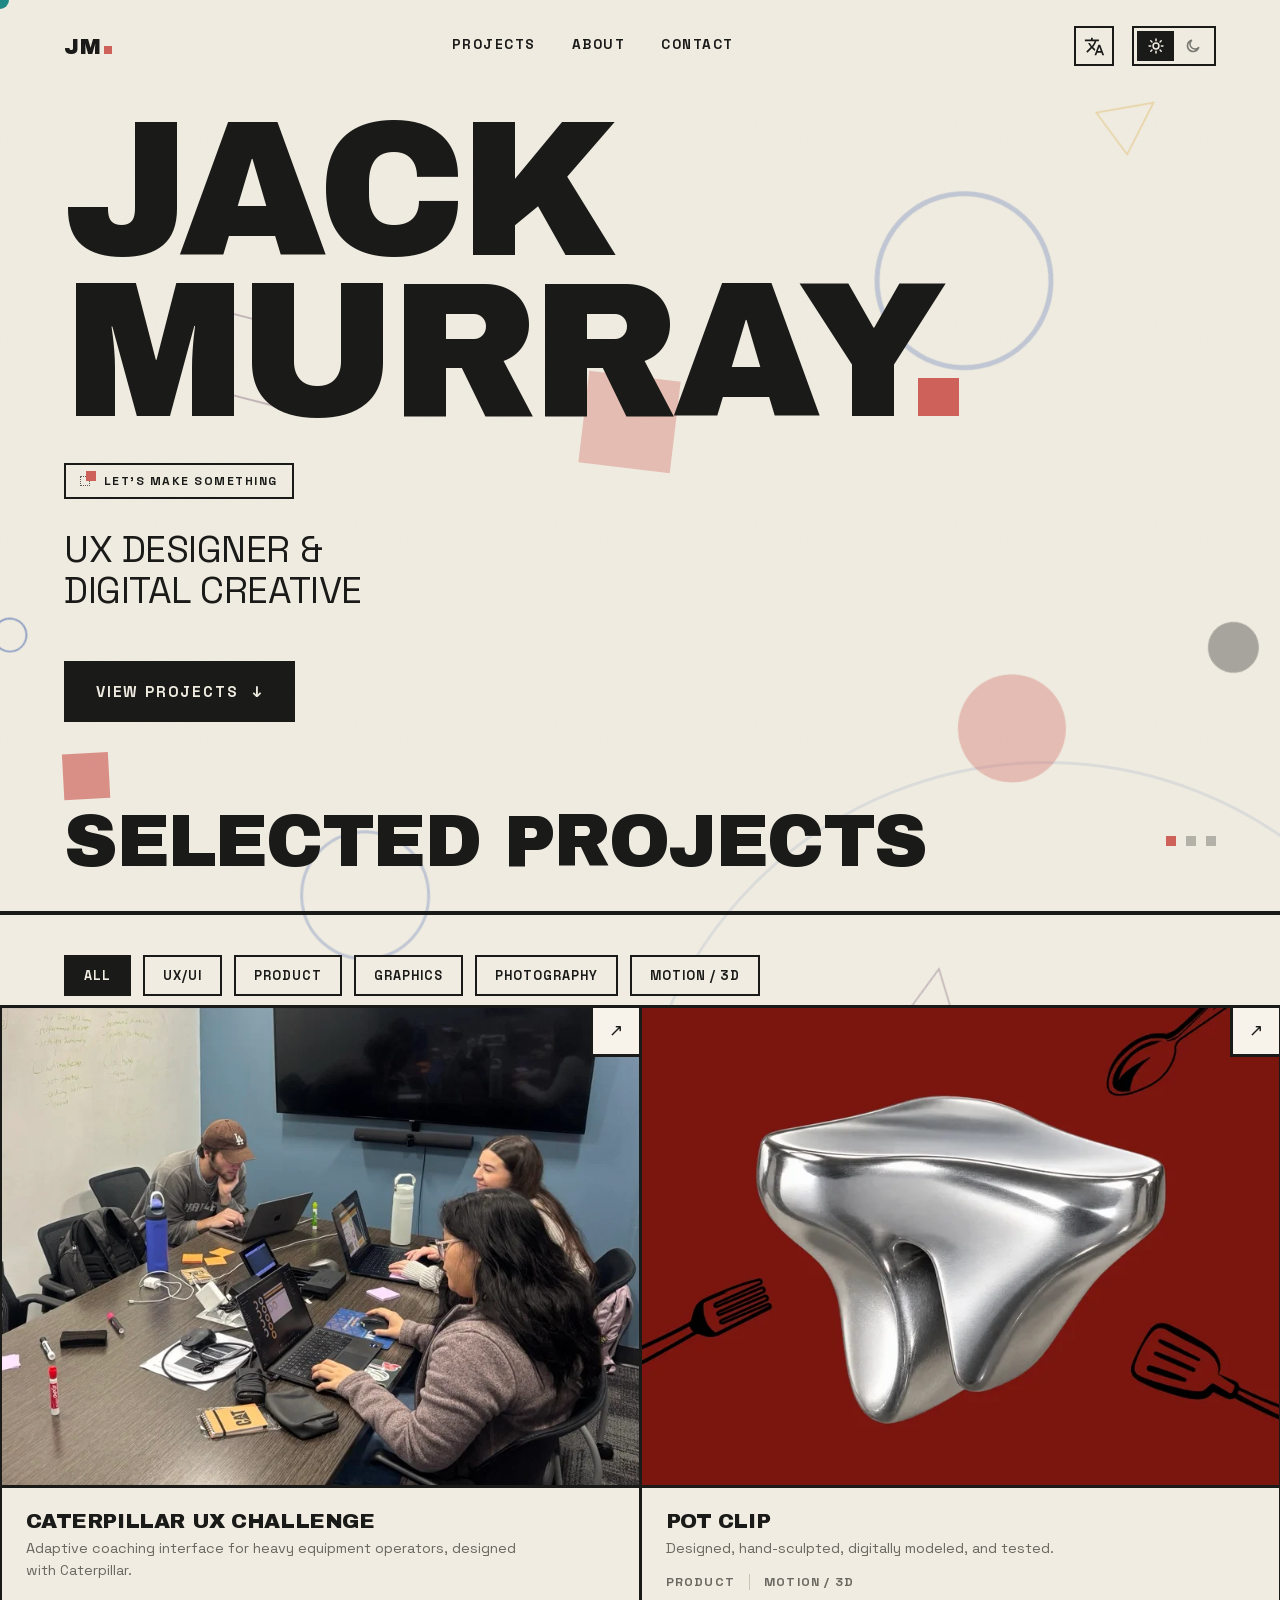
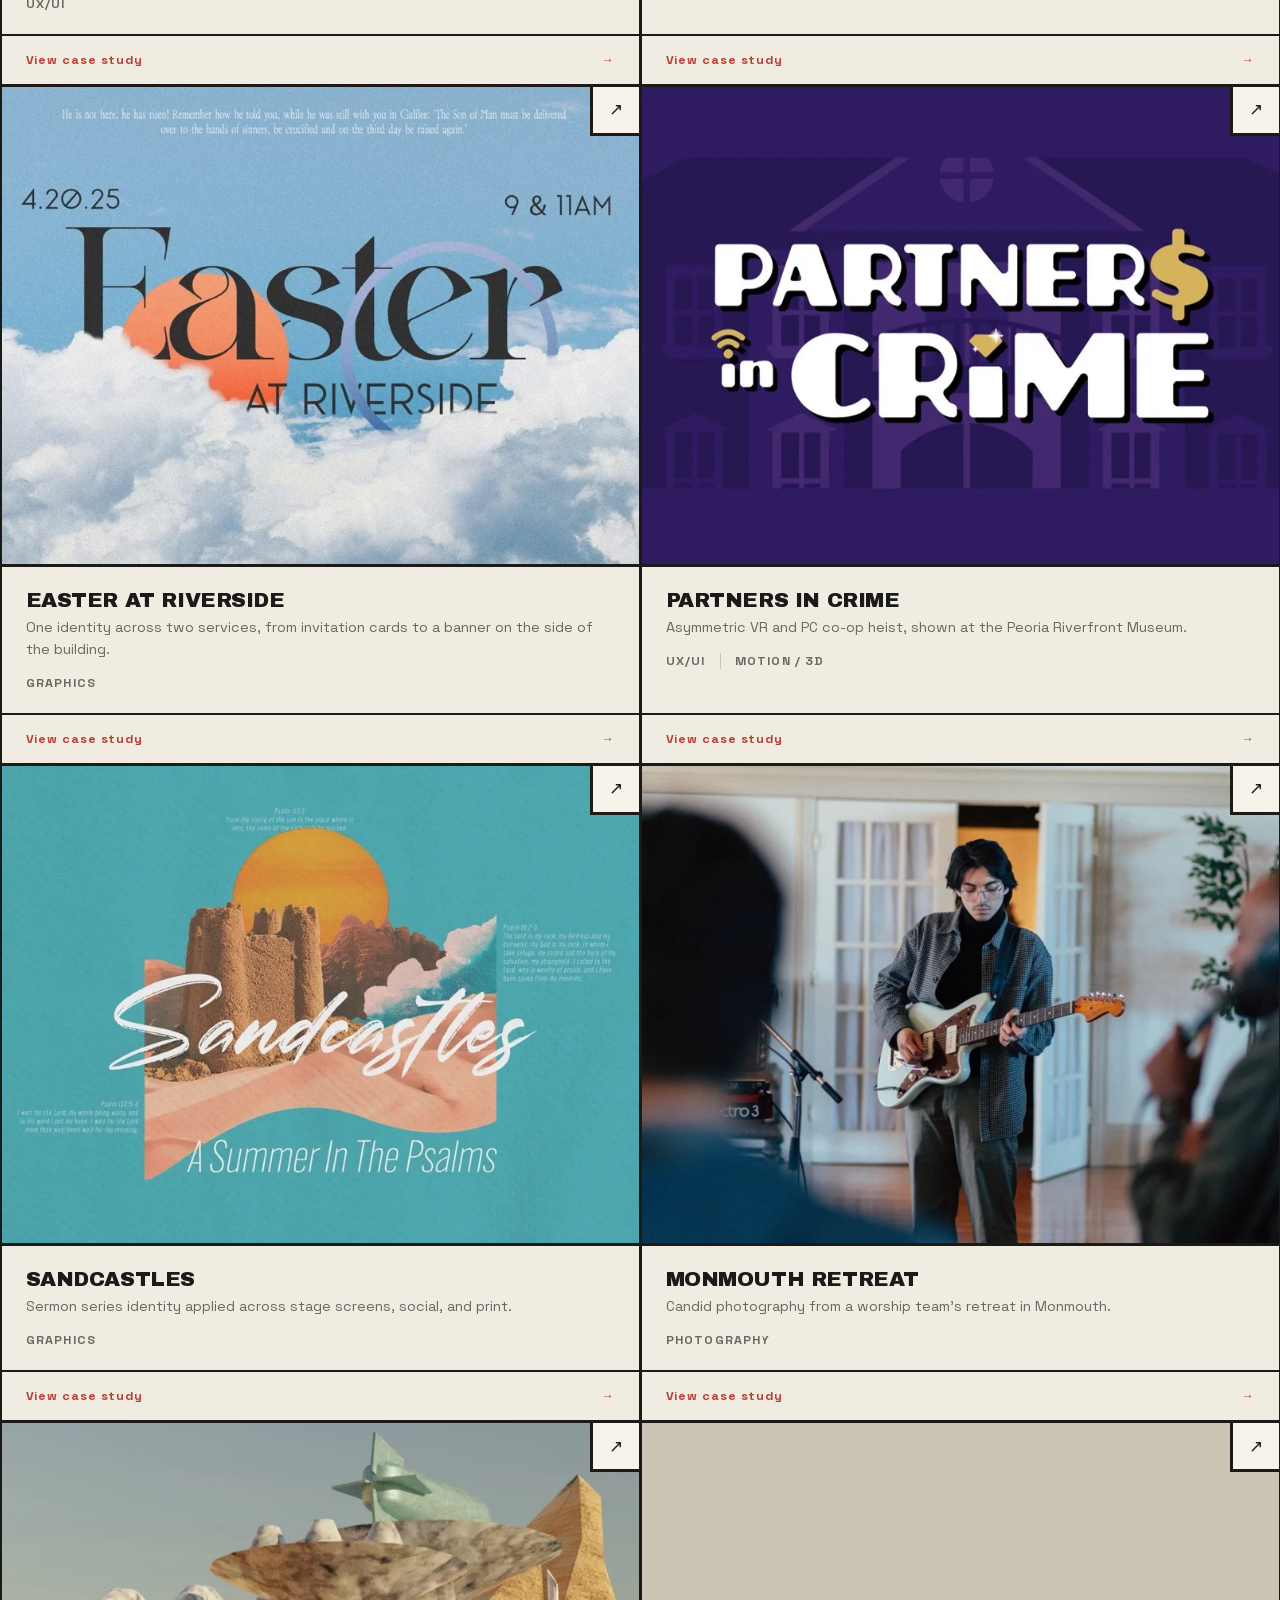
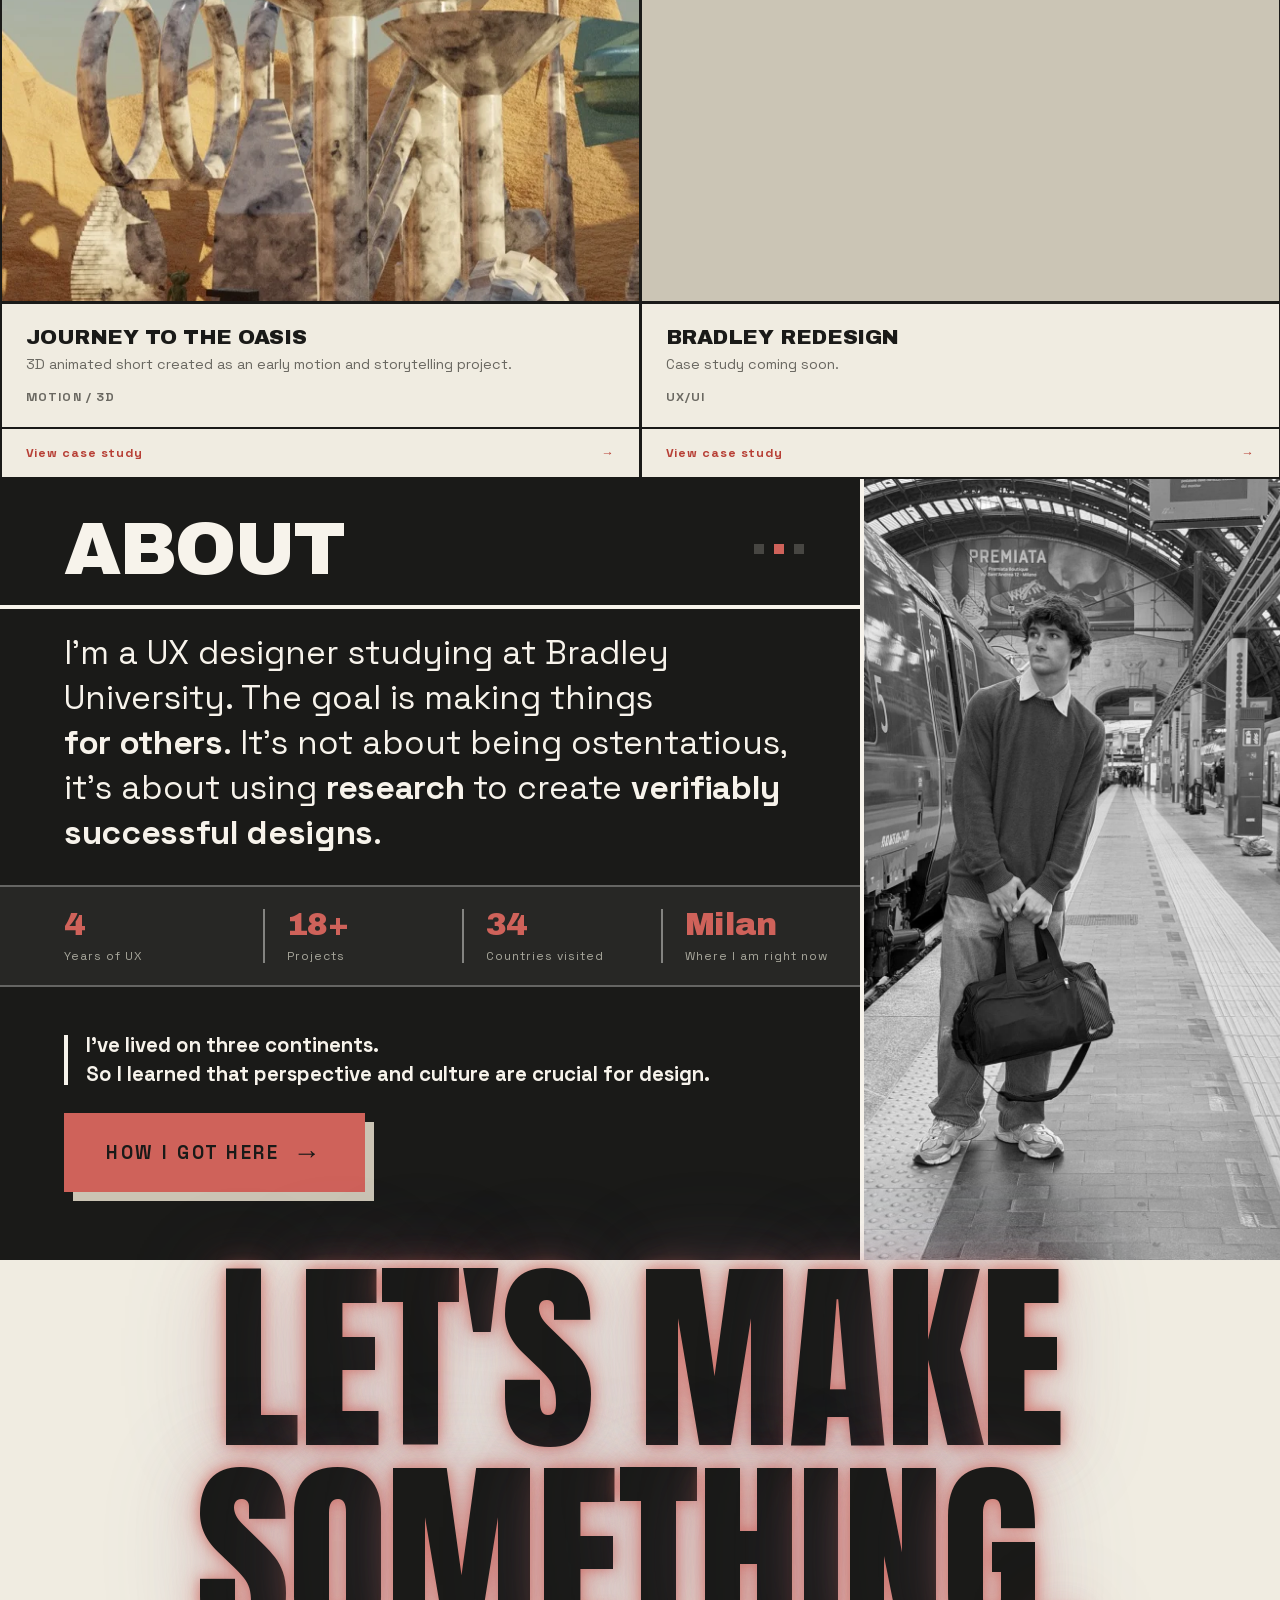
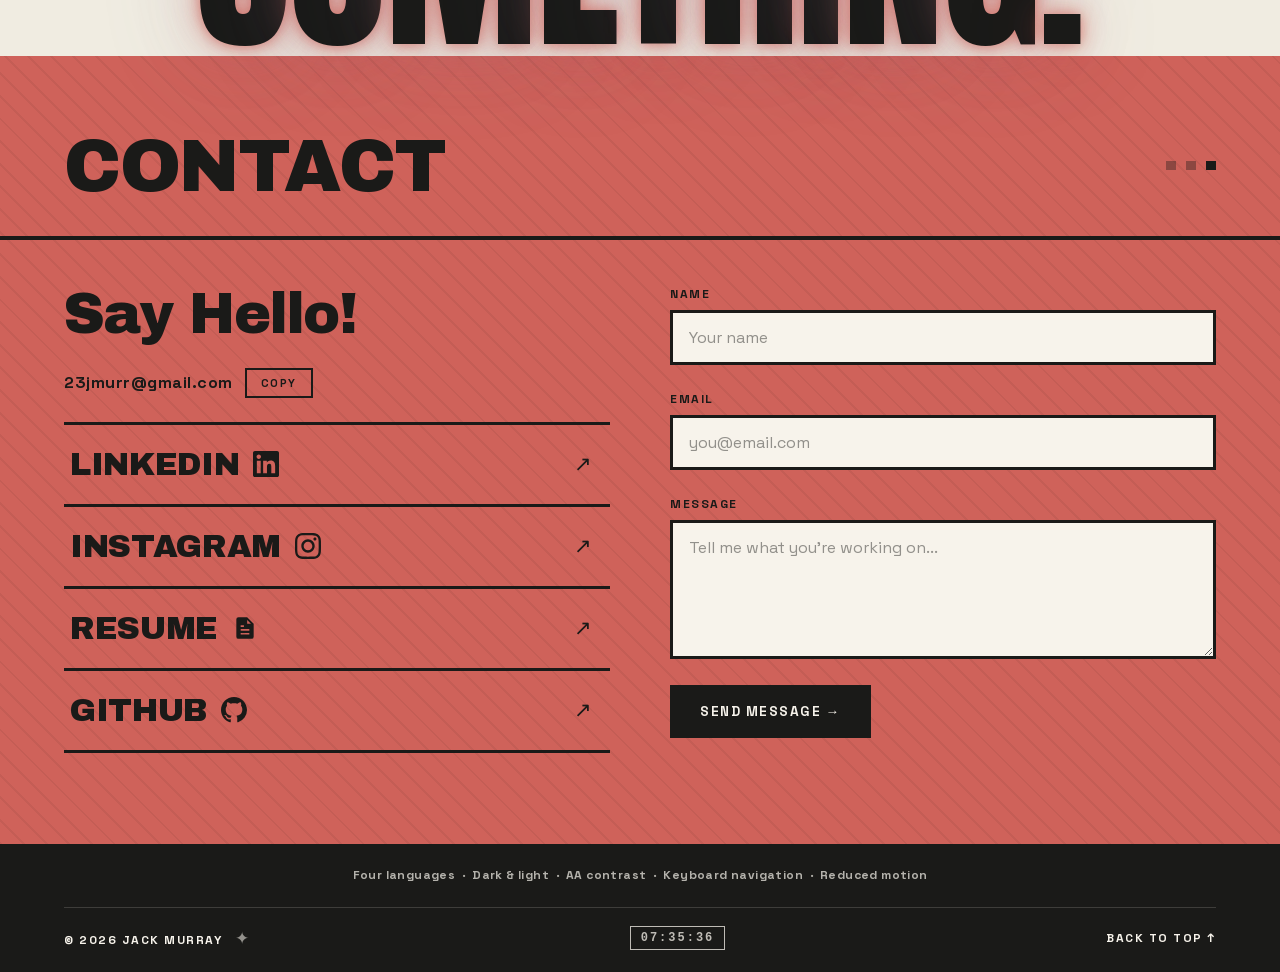
==== commit 645b2790: "Fuse strip swapped; Oasis film larger; Easter cards zoomed out at native pixels; Sandcastles stacked" ====
--- a/index.html
+++ b/index.html
@@ -176,7 +176,7 @@
           "@type": "CreativeWork",
           "name": "Sandcastles",
           "about": "Sermon series identity applied across stage screens, social and print.",
-          "description": "Sandcastles is the identity for a summer in the Psalms: all 150, ten a week for fifteen weeks. The brief arrived as just a couple of sentences for me to build off of.\n\nSandcastles is a word about kids at a beach, and the Psalms are not light reading. The job was a playfulness that still held the weight: a sandcastle under a low sun, built on the one thing everybody knows the tide is coming for. It took many collage versions and more typefaces than I'd like to admit, narrowed as often by commercial licensing as by tone. The wordmark changed before it shipped: the creative director swapped the brush script for serif capitals.\n\nFrom there it had to hold everywhere it went: a stage screen above a full auditorium, thumbnails and social posts, printed posters and handouts, a bookmark two inches wide. How much each one says depends on how long anyone actually looks at it. On the screen it's the wordmark and not much else. On the bookmark, the one piece someone would open every day for three months, it's the whole fifteen-week schedule.",
+          "description": "Sandcastles is the identity for a summer in the Psalms: all 150, ten a week for fifteen weeks.\n\nThe brief arrived as just a couple of sentences for me to build off of.\n\nSandcastles is a word about kids at a beach, and the Psalms are not light reading. The job was a playfulness that still held the weight: a sandcastle under a low sun, built on the one thing everybody knows the tide is coming for.\n\nIt took many collage versions and more typefaces than I'd like to admit, narrowed as often by commercial licensing as by tone. The wordmark changed before it shipped: the creative director swapped the brush script for serif capitals.\n\nFrom there it had to hold everywhere it went: a stage screen above a full auditorium, thumbnails and social posts, printed posters and handouts, a bookmark two inches wide.\n\nHow much each one says depends on how long anyone actually looks at it. On the screen it's the wordmark and not much else.\n\nOn the bookmark, the one piece someone would open every day for three months, it's the whole fifteen-week schedule.",
           "creator": {
             "@id": "https://jackmurraydesign.com/#jack"
           },
@@ -594,9 +594,13 @@
           <span class="gallery-fallback-title">SANDCASTLES</span>
           <span class="gallery-fallback-desc">Sermon series identity applied across stage screens, social, and print.</span>
         </a>
-        <p class="gallery-fallback-body">Sandcastles is the identity for a summer in the Psalms: all 150, ten a week for fifteen weeks. The brief arrived as just a couple of sentences for me to build off of.</p>
-        <p class="gallery-fallback-body">Sandcastles is a word about kids at a beach, and the Psalms are not light reading. The job was a playfulness that still held the weight: a sandcastle under a low sun, built on the one thing everybody knows the tide is coming for. It took many collage versions and more typefaces than I'd like to admit, narrowed as often by commercial licensing as by tone. The wordmark changed before it shipped: the creative director swapped the brush script for serif capitals.</p>
-        <p class="gallery-fallback-body">From there it had to hold everywhere it went: a stage screen above a full auditorium, thumbnails and social posts, printed posters and handouts, a bookmark two inches wide. How much each one says depends on how long anyone actually looks at it. On the screen it's the wordmark and not much else. On the bookmark, the one piece someone would open every day for three months, it's the whole fifteen-week schedule.</p>
+        <p class="gallery-fallback-body">Sandcastles is the identity for a summer in the Psalms: all 150, ten a week for fifteen weeks.</p>
+        <p class="gallery-fallback-body">The brief arrived as just a couple of sentences for me to build off of.</p>
+        <p class="gallery-fallback-body">Sandcastles is a word about kids at a beach, and the Psalms are not light reading. The job was a playfulness that still held the weight: a sandcastle under a low sun, built on the one thing everybody knows the tide is coming for.</p>
+        <p class="gallery-fallback-body">It took many collage versions and more typefaces than I'd like to admit, narrowed as often by commercial licensing as by tone. The wordmark changed before it shipped: the creative director swapped the brush script for serif capitals.</p>
+        <p class="gallery-fallback-body">From there it had to hold everywhere it went: a stage screen above a full auditorium, thumbnails and social posts, printed posters and handouts, a bookmark two inches wide.</p>
+        <p class="gallery-fallback-body">How much each one says depends on how long anyone actually looks at it. On the screen it's the wordmark and not much else.</p>
+        <p class="gallery-fallback-body">On the bookmark, the one piece someone would open every day for three months, it's the whole fifteen-week schedule.</p>
       </li>
       <li>
         <a href="/work/monmouth-retreat">
--- a/styles.css
+++ b/styles.css
@@ -2839,6 +2839,7 @@
 
 /* stills under the player — sized by height so each keeps its own ratio and
    nothing is cropped; a portrait poster stays a portrait poster */
+.project-video-details > div:last-child { order: -1; }   /* the standup banner leads, the laptop photo follows on the right */
 .project-video-details {
   display: flex;
   flex-wrap: wrap;
@@ -3123,11 +3124,31 @@
   .project-detail.is-intro-split .project-mixed-details,
   .project-detail.is-intro-split .masonry-section { grid-column: 1 / -1; grid-row: 8; margin-top: 48px; }
   .project-detail.is-intro-split .project-mixed-details { margin-top: 56px; }
+  /* ASIDE (Easter): one photo beside the write-up, in columns 8-12 (496px at
+     the full shell, square), top level with the first line of the text; the
+     remaining two sit full width underneath at their own native ratios */
+  /* STACK (Sandcastles): the bookmark (whole) and the stage photo (smaller, its own ratio)
+     stack on the right under the hero, flush right; the write-up runs down the
+     left beside them, its paragraphs spread so it ends level with the last photo */
+  .project-detail.has-stack .project-mixed-stack { grid-column: 6 / -1; grid-row: 7; margin-top: 56px; display: flex; flex-direction: column; align-items: flex-end; gap: 32px; }
+  .project-detail.has-stack .project-mixed-stack > div.is-bookmark { width: 70%; }
+  .project-detail.has-stack .project-mixed-stack > div.is-stage { width: 55%; }
+  .project-detail.has-stack .project-body-copy { grid-column: 1 / 6; margin: 56px 0 0; align-self: stretch; display: flex; flex-direction: column; justify-content: space-between; gap: 28px; }
+  .project-detail.has-stack .project-body-copy p { margin: 0; }
+  .project-detail.has-aside .project-mixed-aside { grid-column: 8 / -1; grid-row: 7; margin-top: 56px; }
+  .project-detail.has-aside .project-body-copy { grid-column: 1 / 8; }
 
   /* film: the film is the next major section, then the write-up */
   .project-detail.is-intro-film .project-video-frame { grid-column: 1 / -1; grid-row: 7; margin-top: 64px; }
   .project-detail.is-intro-film .project-body-copy { grid-column: 1 / 8; grid-row: 8; margin-top: 56px; }
   .project-detail.is-intro-film .project-video-details { grid-column: 1 / -1; grid-row: 9; margin-top: 56px; }
+  /* FILM SIDE (Oasis): the film is smaller and sits on the right (columns
+     5-12, 820px wide at the full shell) with the write-up tight beside it on
+     the left (columns 1-4, 391px), both in ONE row straight under the masthead, so
+     the text starts to show as soon as the page opens and can be read while
+     the film plays */
+  .project-detail.is-film-side .project-video-frame { grid-column: 5 / -1; grid-row: 7; margin-top: 40px; }   /* 8 columns: 820 x 461 at the full shell */
+  .project-detail.is-intro-film.is-film-side .project-body-copy { grid-column: 1 / 5; grid-row: 7; margin-top: 40px; }    /* 4 columns: 391px, tight and tall */
 
 
   /* ---- columns: two stacks that progress on their own ---- */
@@ -3150,15 +3171,16 @@
    it, in a strip sized by height so each keeps its own shape; below that the
    column is too narrow for them and they run under it */
 @media (min-width: 1101px) {
-  /* text takes columns 1-6 (602px at the full shell, was 708) and the strip
-     the other six, flush right with 64px kept clear of the text. The strip's
-     width is height x 1.296 (the two stills' ratios, 757:760 and 210:700) plus
-     the 12px gap, so --strip-h = (6 columns - 64 - 12) / 1.296: 405 at the
-     shell's 1236, 27.5vw below it (303 at 1101 against 310 available) */
-  .project-detail.is-intro-film .project-body-copy { grid-column: 1 / 7; }
+  /* text takes columns 1-5 (496px at the full shell, was 602 and before that
+     708) and the strip the other seven (708px), flush right with 32px kept
+     clear of the text. The strip's width is height x 1.296 (the two stills'
+     ratios, 757:760 and 210:700) plus the 12px gap, so --strip-h =
+     (7 columns - 32 - 12) / 1.296 = 512 at the shell's 1236, 34vw below it.
+     Was 405 / 27.5vw (6 columns); enlarged again on Jack's word. */
+  .project-detail.is-intro-film .project-body-copy { grid-column: 1 / 6; }
   .project-detail.is-intro-film .project-video-details {
-    grid-column: 7 / -1; grid-row: 8; margin-top: 56px;
-    flex-wrap: nowrap; justify-content: flex-end; --strip-h: clamp(200px, 27.5vw, 405px);
+    grid-column: 6 / -1; grid-row: 8; margin-top: 56px;
+    flex-wrap: nowrap; justify-content: flex-end; --strip-h: clamp(200px, 34vw, 512px);
   }
   .project-detail.is-intro-film .project-video-details > div { height: var(--strip-h); }
 }
@@ -3177,11 +3199,15 @@
   .project-detail:not(.is-case) .project-video-lead { order: 5; }
   .project-detail:not(.is-case) .project-video-frame { order: 6; margin-top: 40px; }
   .project-detail:not(.is-case) .project-body-copy { order: 7; margin: 40px 0 0; }
+  .project-detail:not(.is-case) .project-mixed-aside { order: 8; margin-top: 40px; }
+  .project-detail.has-stack .project-mixed-stack { order: 8; margin-top: 40px; align-items: stretch; }
+  .project-detail.has-stack .project-mixed-stack > div.is-bookmark,
+  .project-detail.has-stack .project-mixed-stack > div.is-stage { width: 100%; }
   .project-detail:not(.is-case) .project-mixed-details,
   .project-detail:not(.is-case) .project-video-details,
-  .project-detail:not(.is-case) .masonry-section { order: 8; margin-top: 14px; }
+  .project-detail:not(.is-case) .masonry-section { order: 9; margin-top: 14px; }
   .project-detail:not(.is-case) .masonry-section { margin-top: 40px; }
-  .project-detail:not(.is-case) .project-foot { order: 9; }
+  .project-detail:not(.is-case) .project-foot { order: 10; }
   .project-detail.is-intro-columns .project-media.layout-mixed { display: contents; }
   /* a portrait poster across a whole tablet is 1069px tall: cap it, and let
      the text above it carry the width */
@@ -3239,6 +3265,16 @@
   aspect-ratio: 1;
 }
 .project-mixed-details svg { width: 100%; height: 100%; display: block; }
+.project-mixed-stack > div { border: 3px solid var(--black); overflow: hidden; aspect-ratio: var(--ar); }
+.project-mixed-stack img { width: 100%; height: 100%; display: block; object-fit: cover; }
+.project-mixed-aside { border: 3px solid var(--black); overflow: hidden; aspect-ratio: 1; }
+.project-mixed-aside img { width: 100%; height: 100%; display: block; object-fit: cover; }
+/* with an aside the bottom pair is levelled at the photographs' OWN ratios:
+   flex-grow equal to aspect-ratio makes both the same height with no crop, so
+   the landscape runs wider and the portrait taller, as asked. 1.333 and 0.667
+   are 4:3 and 2:3 */
+.project-detail.has-aside .project-mixed-details > div.is-landscape { flex-grow: 1.333; aspect-ratio: 1.333; }
+.project-detail.has-aside .project-mixed-details > div.is-portrait  { flex-grow: 0.667; aspect-ratio: 0.667; }
 @media (max-width: 700px) {
   /* Two-up and wrapping: the width nudge is pointless once tiles are half a
      phone wide, so squares come back.
@@ -4046,7 +4082,9 @@
   position: absolute; top: 14px; left: 14px; z-index: 2;
   margin: 0;
   font-size: 0.72rem; font-weight: 700; letter-spacing: 1.6px;
-  text-transform: uppercase; color: var(--muted);
+  text-transform: uppercase;
+  /* the page's coral, as --accent-ink because this is 11.5px text: 4.71:1 light and 5.16 dark (--accent itself is 3.21 on the light ground). Was --muted. */
+  color: var(--accent-ink);
   pointer-events: none;
   opacity: 0; transition: opacity .4s ease;
 }
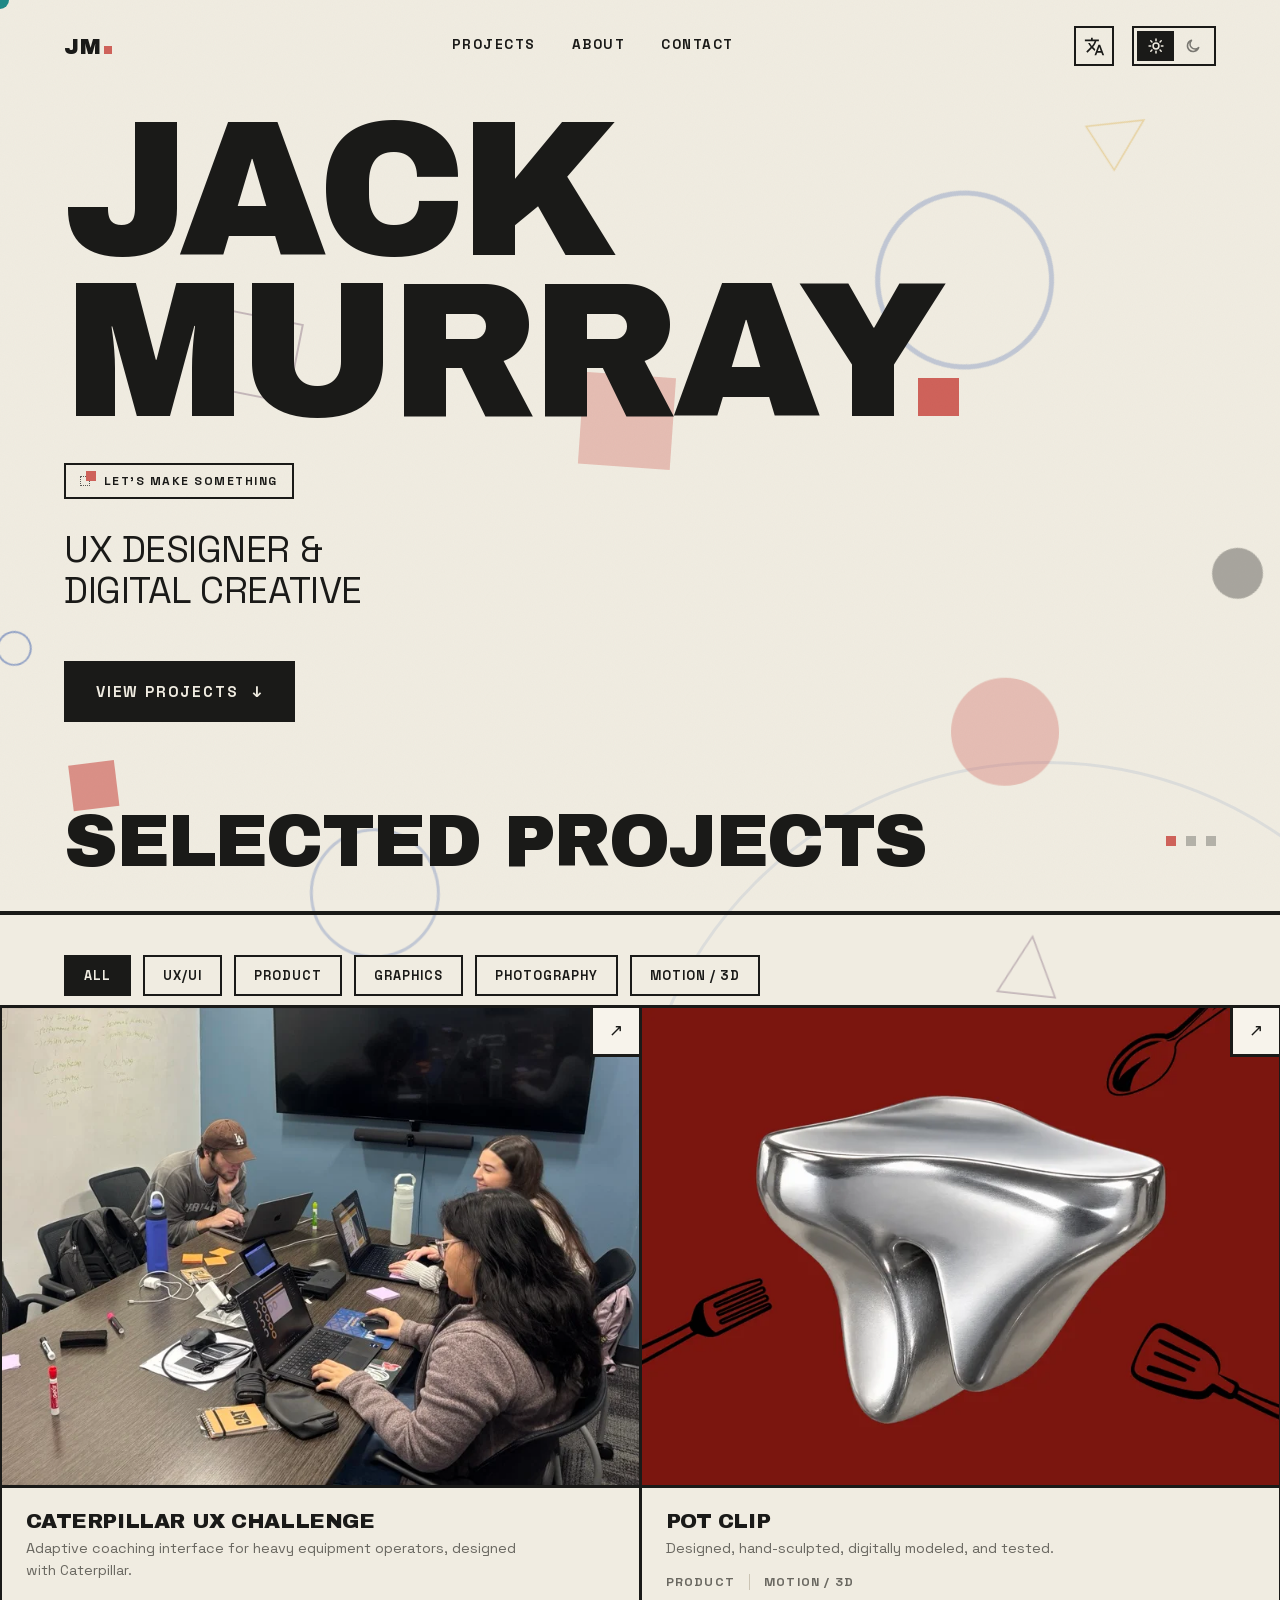
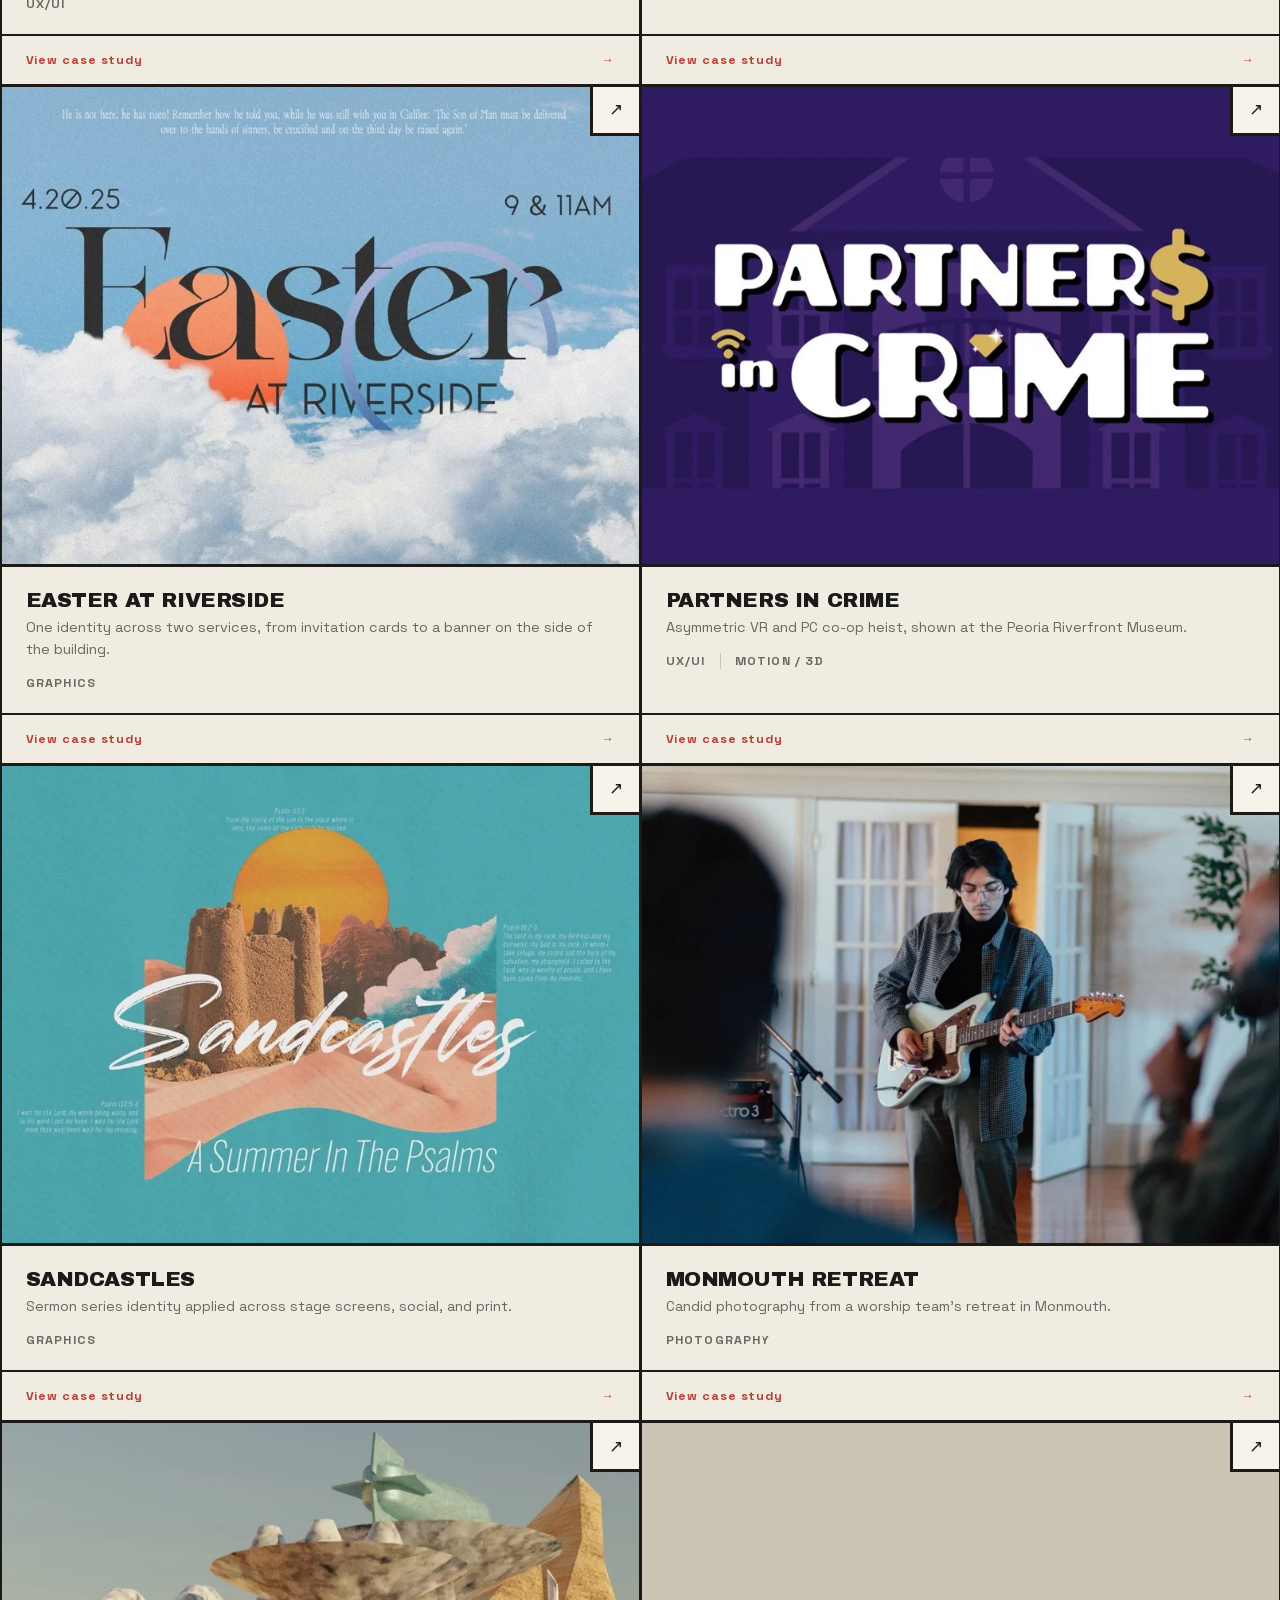
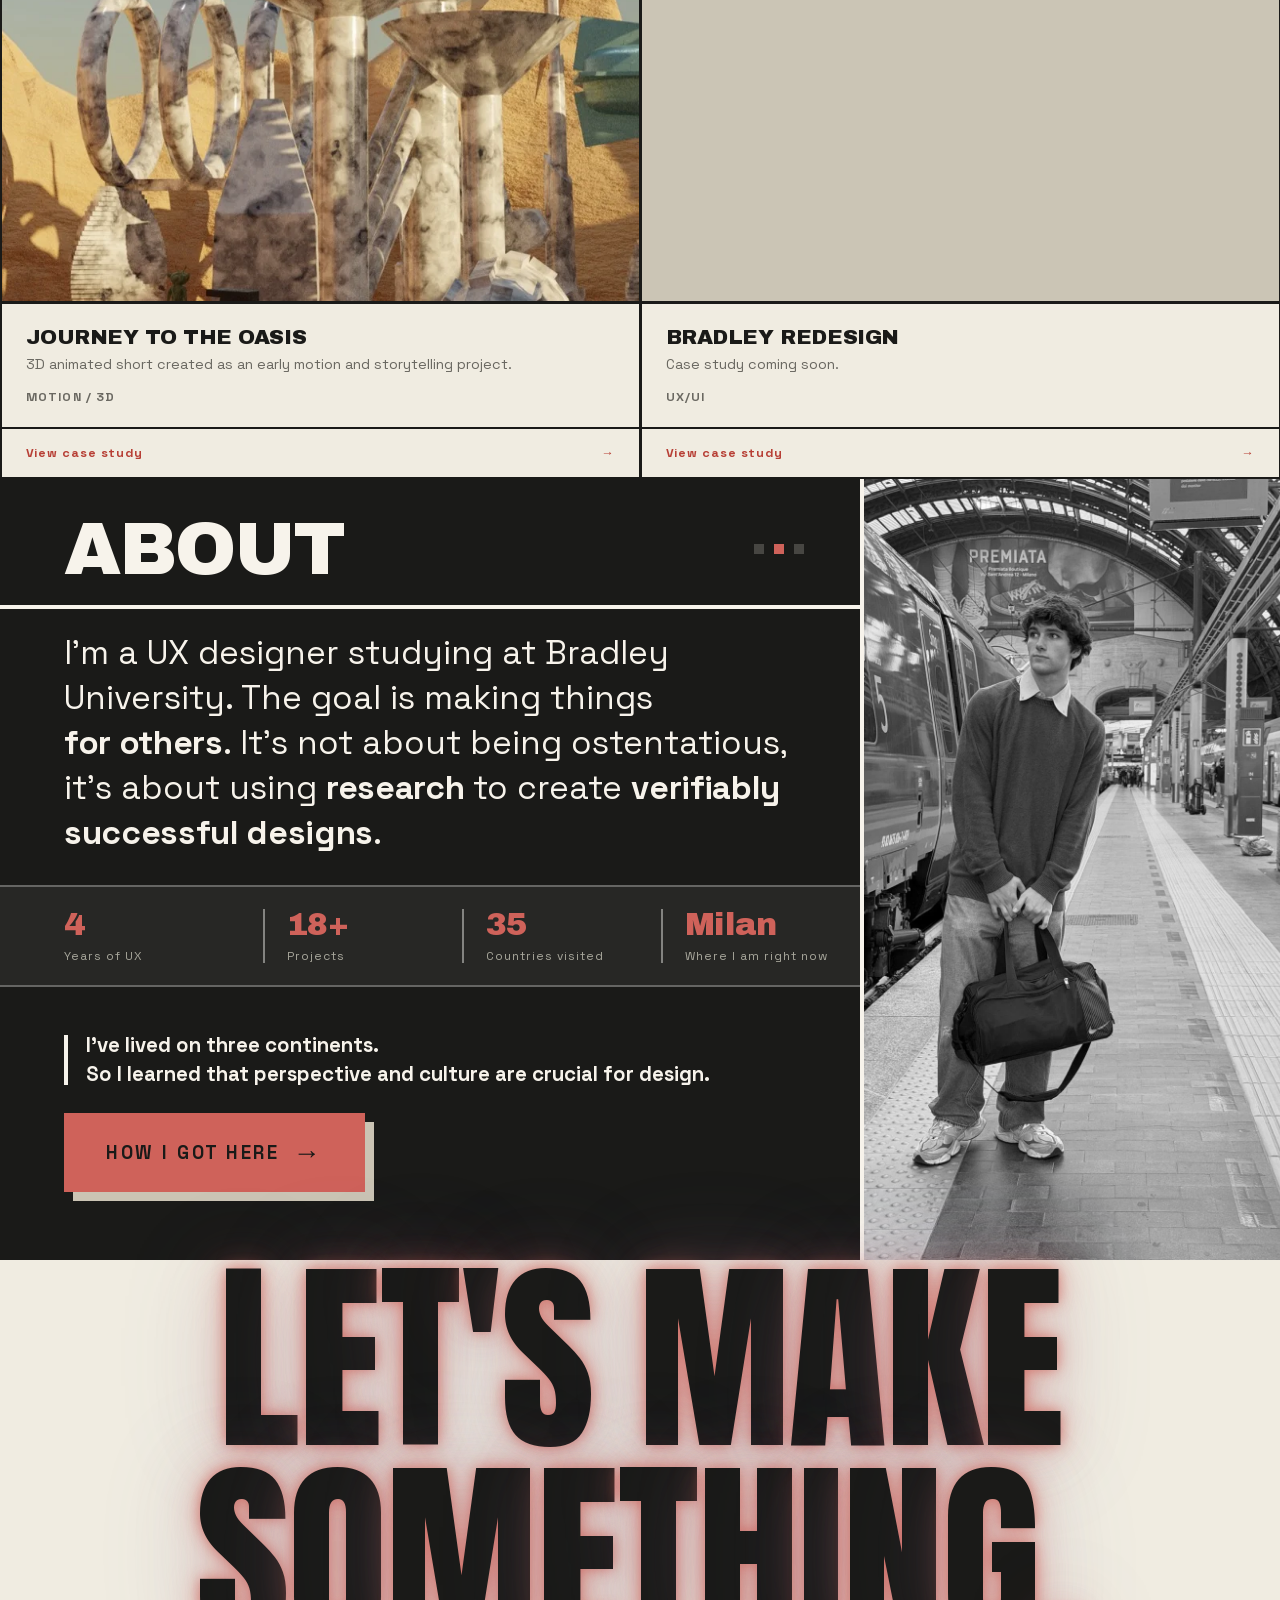
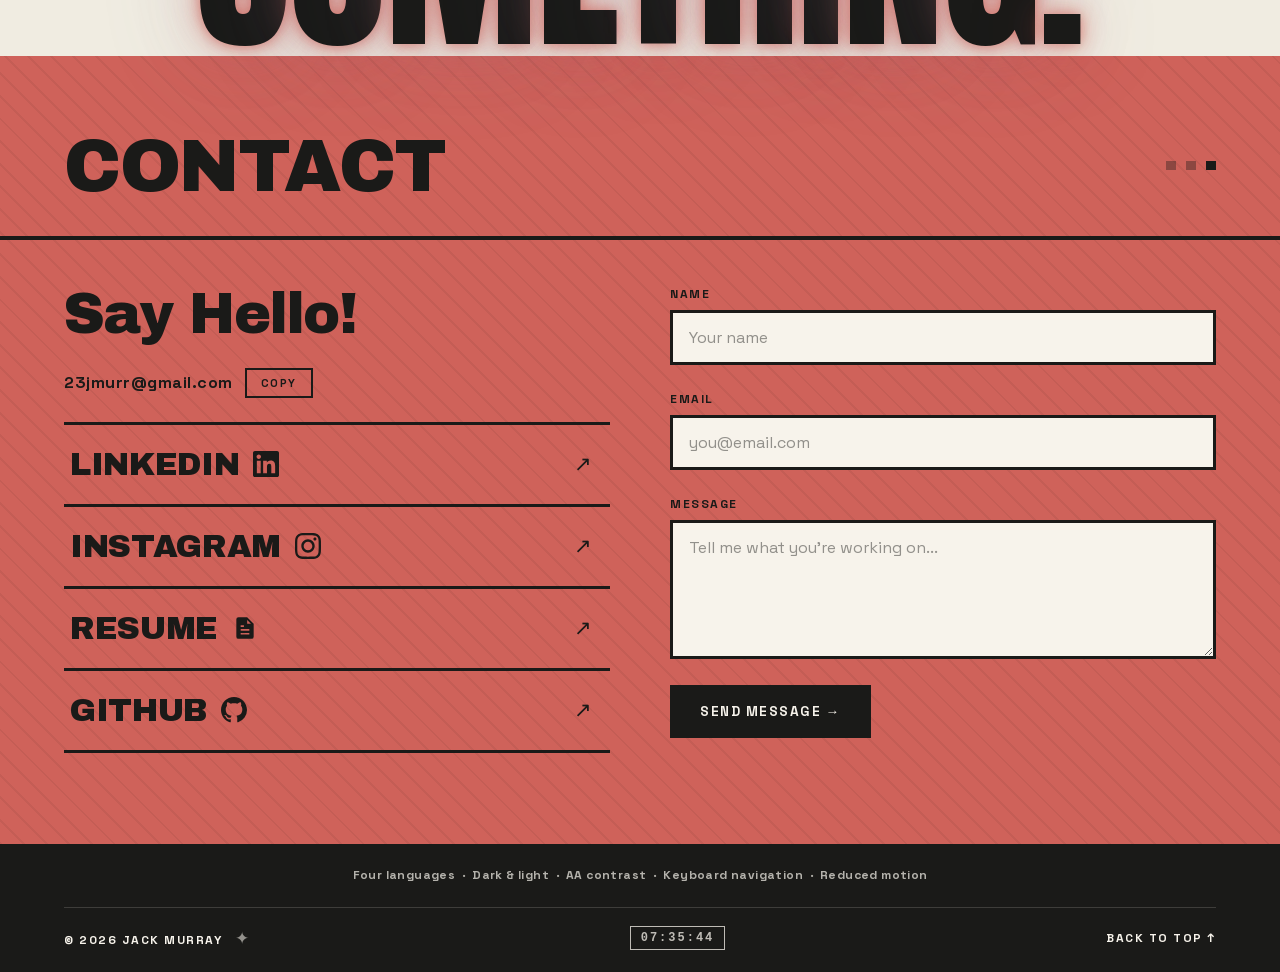
==== commit 6a241236: "About page: BACK button matches the project pages' (flat at rest, lifts into a coral block on hover)" ====
--- a/index.html
+++ b/index.html
@@ -814,7 +814,7 @@
 <!-- FULL ABOUT PAGE OVERLAY -->
 <div class="about-overlay" id="aboutOverlay" role="dialog" aria-modal="true" aria-labelledby="aboutPageHeading" tabindex="-1">
   <div class="about-page">
-    <button class="about-back" id="aboutBack" data-i18n="aboutpage.back">← BACK</button>
+    <div class="about-bar"><button class="about-back" id="aboutBack" data-i18n="aboutpage.back">← BACK</button></div>
 
     <div class="about-page-top">
       <!-- The frame is the grid item, not the photo. An <img> contributes its
--- a/styles.css
+++ b/styles.css
@@ -2839,7 +2839,6 @@
 
 /* stills under the player — sized by height so each keeps its own ratio and
    nothing is cropped; a portrait poster stays a portrait poster */
-.project-video-details > div:last-child { order: -1; }   /* the standup banner leads, the laptop photo follows on the right */
 .project-video-details {
   display: flex;
   flex-wrap: wrap;
@@ -3132,7 +3131,7 @@
      left beside them, its paragraphs spread so it ends level with the last photo */
   .project-detail.has-stack .project-mixed-stack { grid-column: 6 / -1; grid-row: 7; margin-top: 56px; display: flex; flex-direction: column; align-items: flex-end; gap: 32px; }
   .project-detail.has-stack .project-mixed-stack > div.is-bookmark { width: 70%; }
-  .project-detail.has-stack .project-mixed-stack > div.is-stage { width: 55%; }
+  .project-detail.has-stack .project-mixed-stack > div.is-stage { width: 70%; }   /* same width as the bookmark above it */
   .project-detail.has-stack .project-body-copy { grid-column: 1 / 6; margin: 56px 0 0; align-self: stretch; display: flex; flex-direction: column; justify-content: space-between; gap: 28px; }
   .project-detail.has-stack .project-body-copy p { margin: 0; }
   .project-detail.has-aside .project-mixed-aside { grid-column: 8 / -1; grid-row: 7; margin-top: 56px; }
@@ -4337,9 +4336,18 @@
 @media (hover: hover) {
   .cs-fig:hover img[data-full] { transform: scale(1.01); }
 }
+/* ... AND THE SAME FOR EVERY OTHER PROJECT'S PHOTOGRAPHS (2026-11-24), on
+   Jack's word that they should behave like Pot Clip's: the 1% lift, the
+   small cursor dot and the zoom tip (script.js) are one set of rules now,
+   not a case-study exception. Every frame that holds one clips (overflow:
+   hidden), so the growth costs no layout. */
+#projectMedia img[data-full] { transition: transform .2s ease-out; }
+@media (hover: hover) {
+  #projectMedia img[data-full]:hover { transform: scale(1.01); }
+}
 @media (prefers-reduced-motion: reduce) {
-  .cs-fig img[data-full] { transition: none; }
-  .cs-fig:hover img[data-full] { transform: none; }
+  .cs-fig img[data-full], #projectMedia img[data-full] { transition: none; }
+  .cs-fig:hover img[data-full], #projectMedia img[data-full]:hover { transform: none; }
 }
 /* The masthead photograph fills its column whatever its shape - it is the
    opening frame, so the cap above would be the wrong rule here. */
@@ -4489,28 +4497,31 @@
   transform: translateY(0); visibility: visible; pointer-events: auto;
   transition: transform .55s cubic-bezier(.2,.8,.2,1), visibility 0s linear 0s;
 }
-.about-page { max-width: 1100px; margin: 0 auto; padding: 68px 5vw 110px; }
+.about-page { max-width: 1100px; margin: 0 auto; padding: 50px 5vw 110px; }   /* 68 less the bar's own 18 */
+/* THE TOP BAR, as on the project pages: a solid band that sticks with the
+   button, so scrolling text passes under a clean edge instead of running
+   behind a floating button. */
+.about-bar { position: sticky; top: 0; z-index: 5; background: var(--white); padding: 18px 0 22px; margin-bottom: 24px; }
+/* THE SAME BUTTON AS THE PROJECT PAGES' ALL PROJECTS (Jack: "make it the same
+   style"): a filled rectangle that casts nothing at rest and does not invert,
+   and on hover lifts 3px into a 6px coral block. The bar around it is what
+   gives scrolling text a clean edge, so the resting block it used to carry
+   for that job is gone. position: relative (not static) because its hover
+   pad is positioned against it. */
 .about-back {
   font-family: var(--ff-body); font-weight: 700; font-size: 0.85rem; letter-spacing: 1.5px;
   background: var(--black); color: var(--white);
   border: 2px solid var(--black); padding: 12px 20px; cursor: pointer;
-  margin-bottom: 46px;
-  transition: background .25s, color .25s, transform .2s;
-  /* Sticks to the top of its overlay instead of scrolling away. These pages
-     run several screens long and the only way back was to scroll all of it
-     again - Escape works but nobody discovers it. Sticky rather than a
-     second button at the foot: one control, in one place, available the
-     whole way down instead of only at the two ends. It is its own scrolling
-     ancestor (.project-overlay / .about-overlay are the overflow-y: auto
-     elements), so this needs no JS. */
-  position: sticky; top: 14px; z-index: 5;
-  /* the content scrolls underneath, so it needs an edge of its own to sit
-     on rather than blending into whatever happens to pass behind it */
-  box-shadow: 4px 4px 0 var(--accent);
+  transition: transform .25s, box-shadow .25s;
+  position: relative;
 }
 @media (hover: hover) {
-  .about-back:hover { background: var(--white); color: var(--black); transform: translate(calc(-1 * var(--lift-x)), calc(-1 * var(--lift-y))); box-shadow: 5px 5px 0 var(--accent); }
-}
+  .about-back:hover {
+    transform: translate(calc(-1 * var(--lift-x)), calc(-1 * var(--lift-y)));
+    box-shadow: 6px 6px 0 var(--accent);
+  }
+}
+.about-back:active { transform: translate(0, 0); box-shadow: 0 0 0 var(--accent); }
 
 .about-page-top {
   display: grid; grid-template-columns: 0.8fr 1.2fr; gap: 60px;
@@ -4585,7 +4596,7 @@
   .about-page-top, .about-photos { display: contents; }
   /* everything that is not part of the pair runs the full width */
   .about-page > * { order: 5; grid-column: 1 / -1; }
-  .about-back { order: 0; }
+  .about-bar { order: 0; }
   .about-page-intro { order: 1; grid-column: 1 / -1; margin-bottom: 20px; }
   .about-photo-frame { order: 2; grid-column: 1; position: static; }
   .about-photos .square { order: 3; grid-column: 2; }
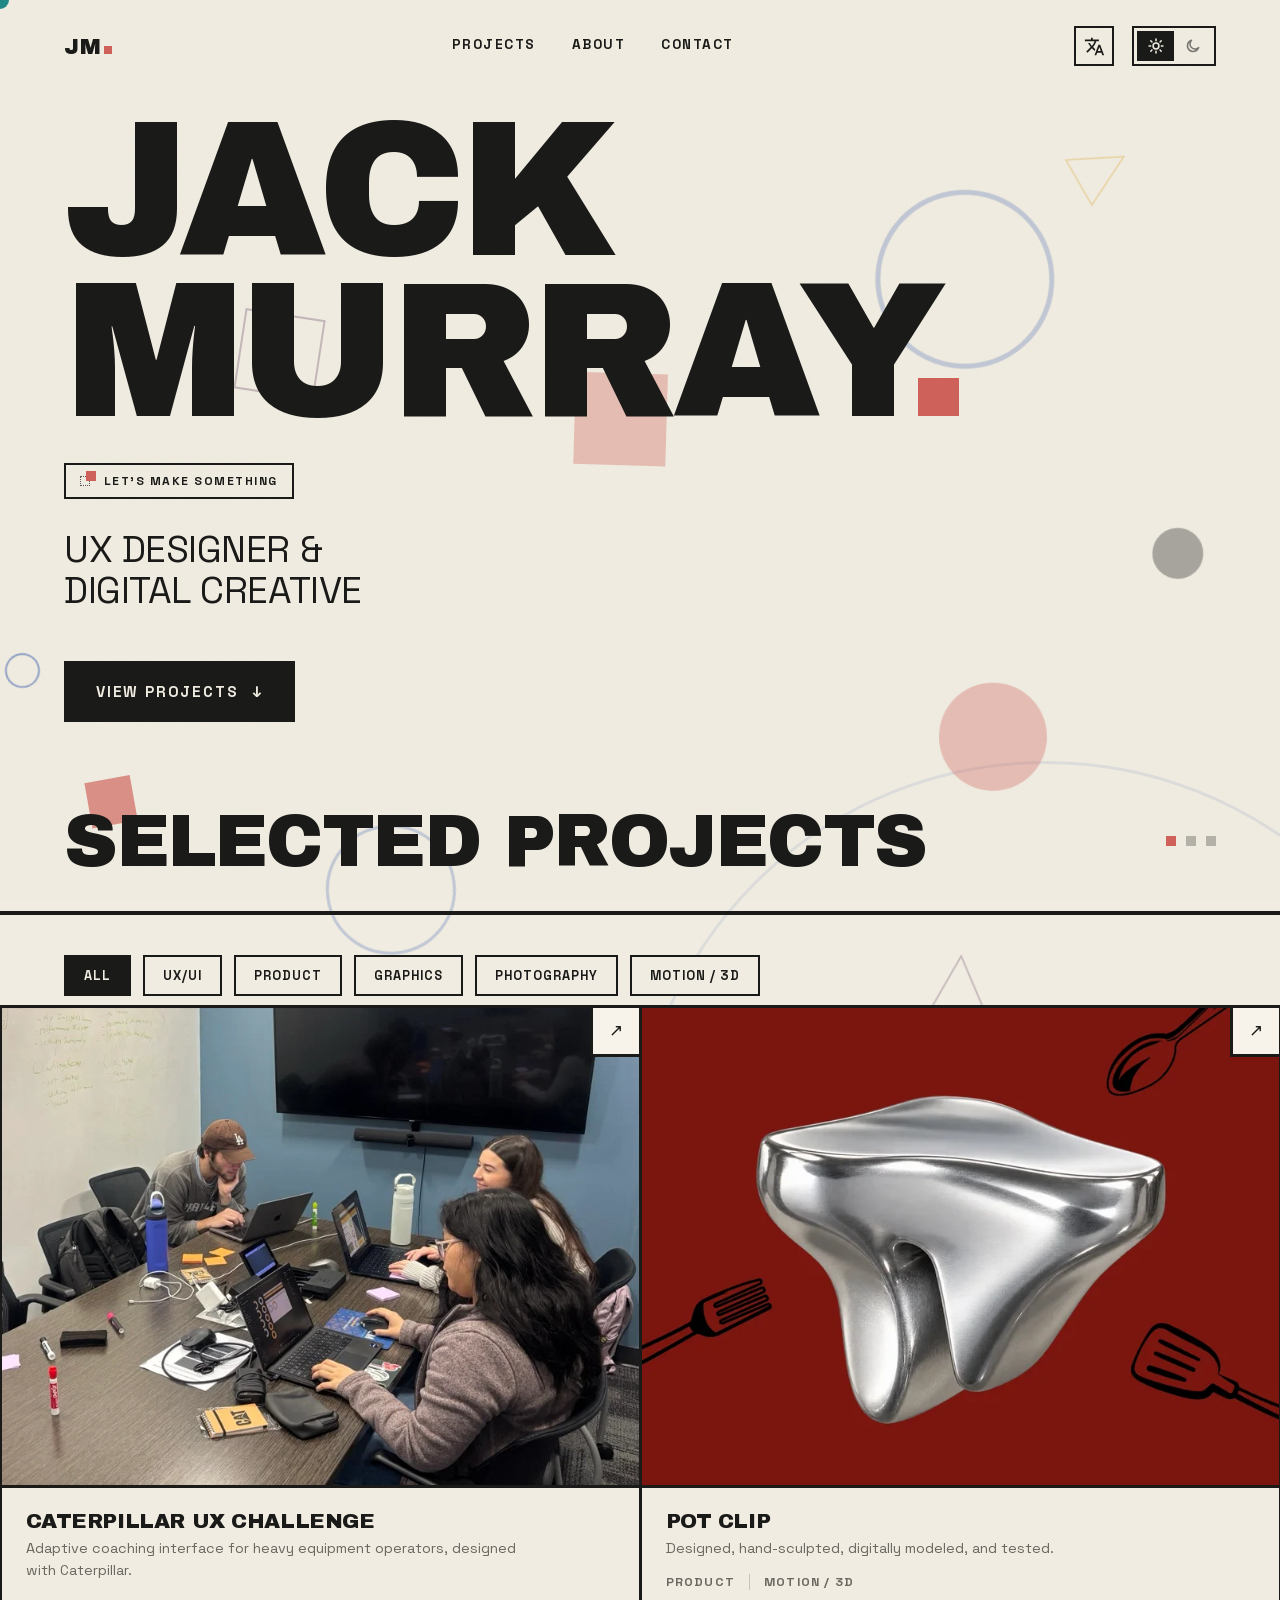
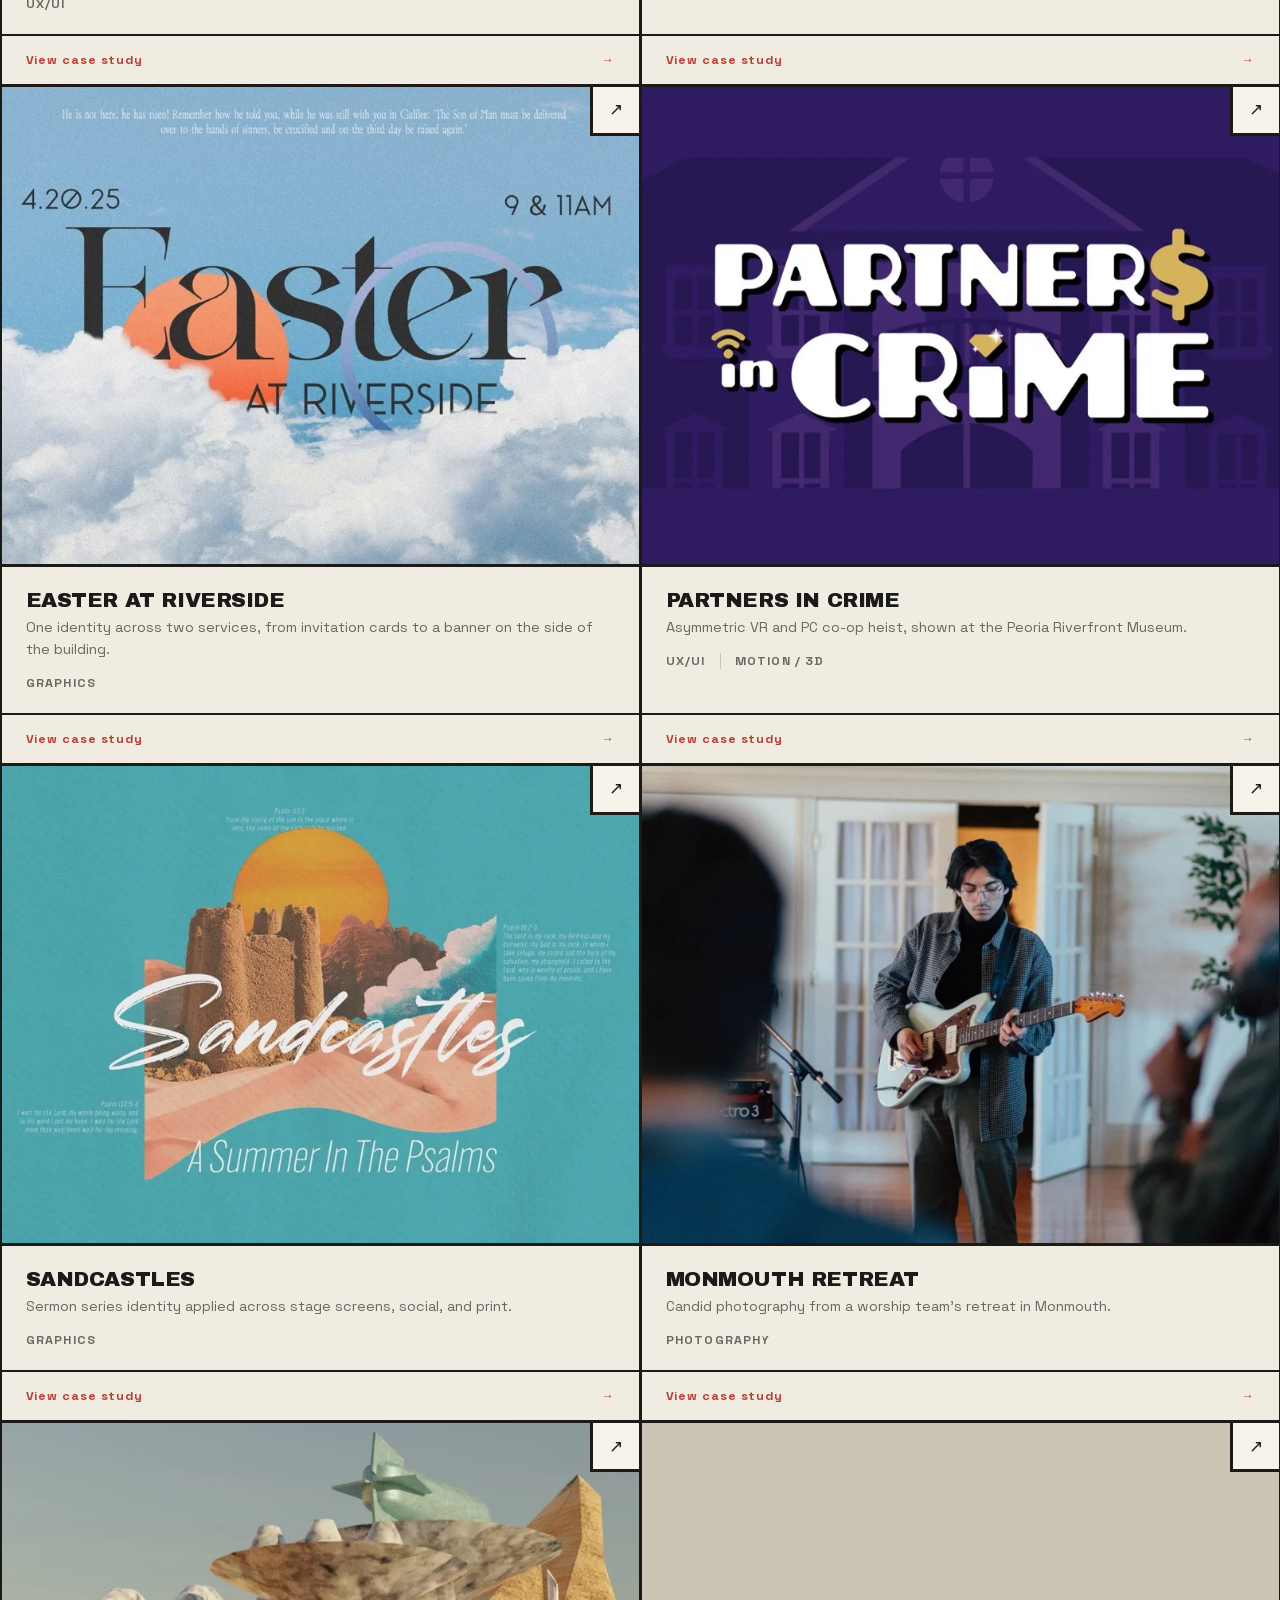
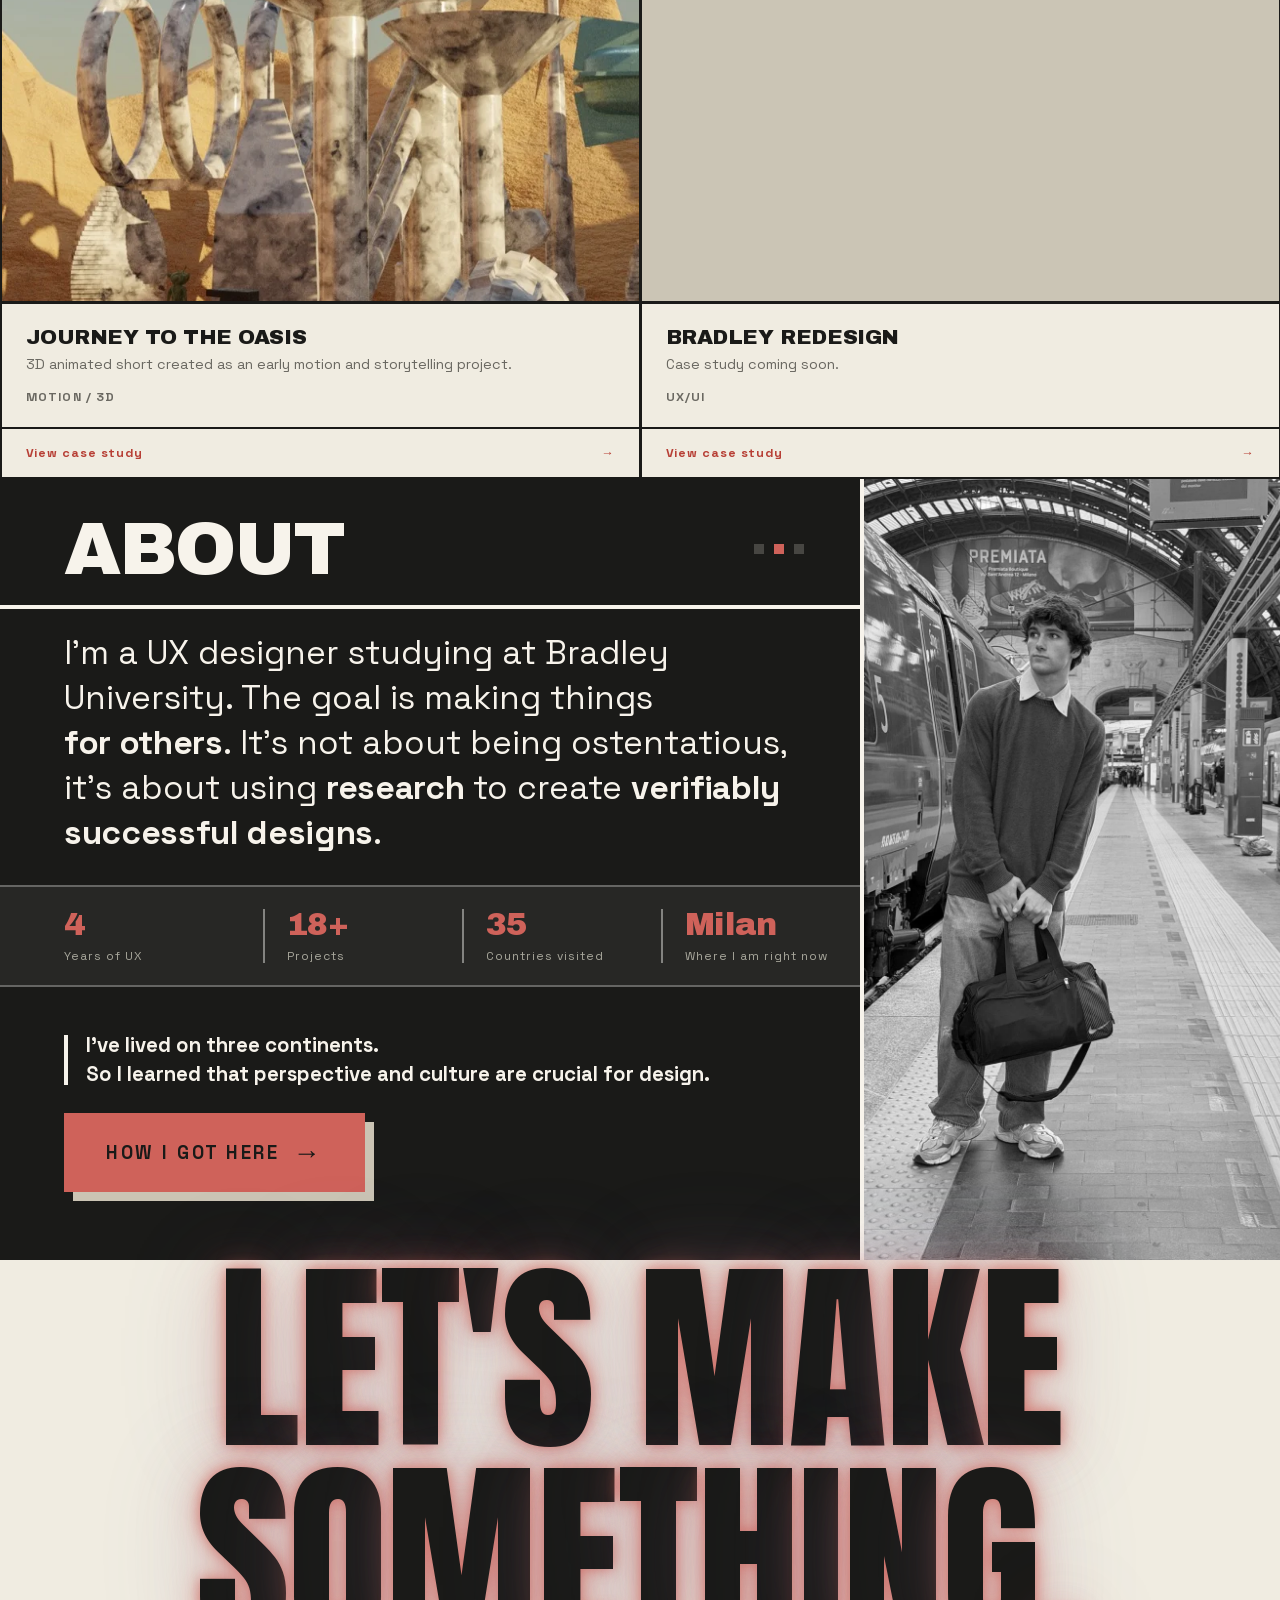
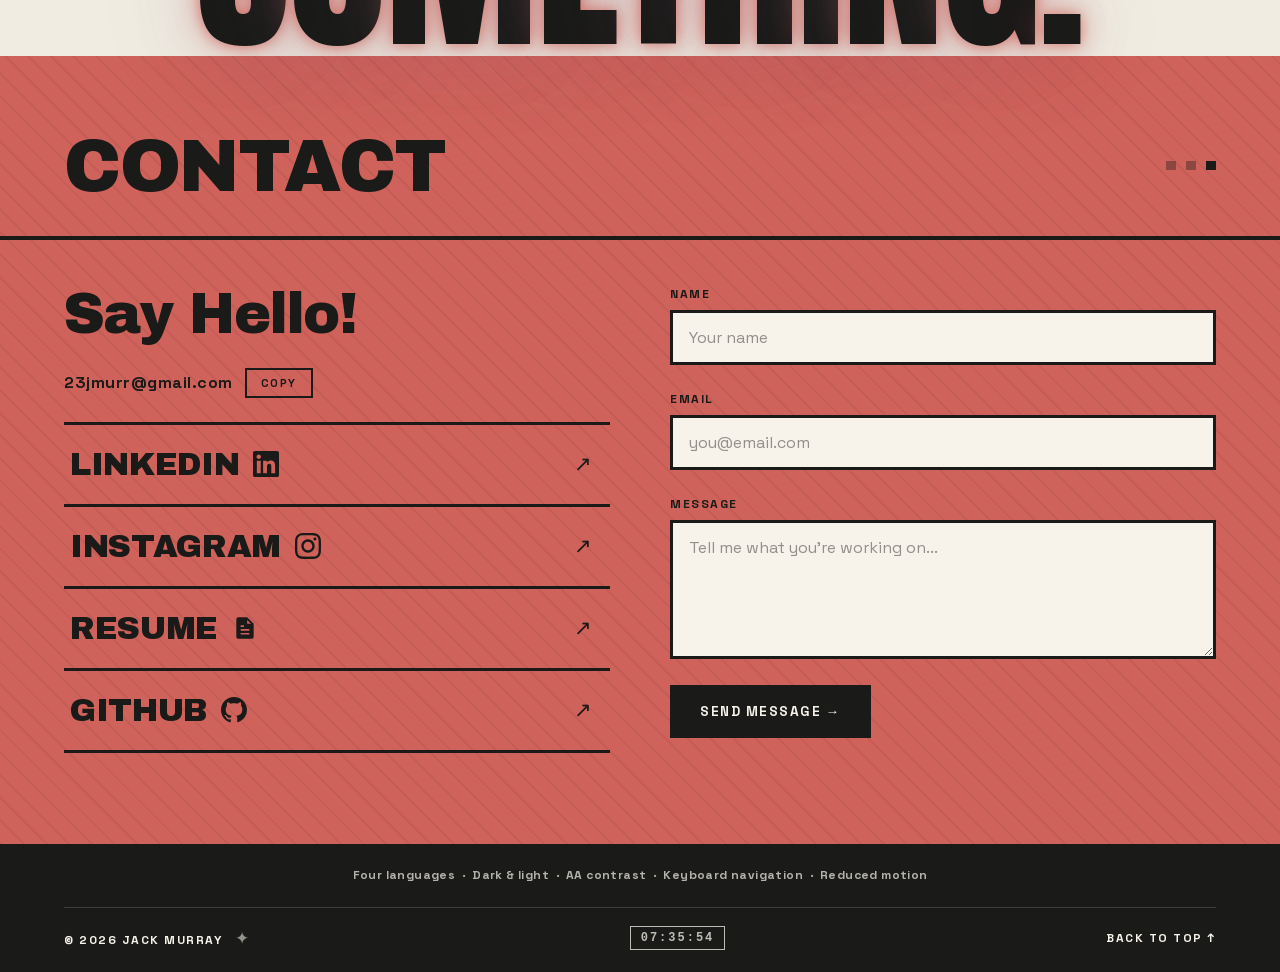
==== commit c5173086: "About page: sticky bar moved out of the grid so it sticks in every engine Co-Authored-By: Claude Son" ====
--- a/index.html
+++ b/index.html
@@ -813,8 +813,9 @@
 
 <!-- FULL ABOUT PAGE OVERLAY -->
 <div class="about-overlay" id="aboutOverlay" role="dialog" aria-modal="true" aria-labelledby="aboutPageHeading" tabindex="-1">
+  <div class="about-shell">
+    <div class="about-bar"><button class="about-back" id="aboutBack" data-i18n="aboutpage.back">← BACK</button></div>
   <div class="about-page">
-    <div class="about-bar"><button class="about-back" id="aboutBack" data-i18n="aboutpage.back">← BACK</button></div>
 
     <div class="about-page-top">
       <!-- The frame is the grid item, not the photo. An <img> contributes its
@@ -988,6 +989,7 @@
       </div>
     </div>
   </div>
+  </div>
 </div>
 
 <!-- MAGNETIC TYPOGRAPHY -->
--- a/styles.css
+++ b/styles.css
@@ -4497,11 +4497,20 @@
   transform: translateY(0); visibility: visible; pointer-events: auto;
   transition: transform .55s cubic-bezier(.2,.8,.2,1), visibility 0s linear 0s;
 }
-.about-page { max-width: 1100px; margin: 0 auto; padding: 50px 5vw 110px; }   /* 68 less the bar's own 18 */
+.about-shell { padding-top: 50px; }   /* 68 less the bar's own 18 */
+.about-page { max-width: 1100px; margin: 0 auto; padding: 0 5vw 110px; }
 /* THE TOP BAR, as on the project pages: a solid band that sticks with the
    button, so scrolling text passes under a clean edge instead of running
    behind a floating button. */
-.about-bar { position: sticky; top: 0; z-index: 5; background: var(--white); padding: 18px 0 22px; margin-bottom: 24px; }
+/* The bar is a sibling of .about-page, not a child, on purpose: below 760 the
+   page is a grid, and Safari and Firefox pin a sticky GRID ITEM inside its own
+   grid area, so the bar let go after its first row. As a child of the shell (a
+   plain block as tall as the whole page) it sticks the length of the scroll in
+   every engine. Its side padding re-creates the page's own 1100px measure. */
+.about-bar {
+  position: sticky; top: 0; z-index: 5; background: var(--white);
+  padding: 18px calc((100% - min(100%, 1100px)) / 2 + 5vw) 22px; margin-bottom: 24px;
+}
 /* THE SAME BUTTON AS THE PROJECT PAGES' ALL PROJECTS (Jack: "make it the same
    style"): a filled rectangle that casts nothing at rest and does not invert,
    and on hover lifts 3px into a 6px coral block. The bar around it is what
@@ -4596,7 +4605,6 @@
   .about-page-top, .about-photos { display: contents; }
   /* everything that is not part of the pair runs the full width */
   .about-page > * { order: 5; grid-column: 1 / -1; }
-  .about-bar { order: 0; }
   .about-page-intro { order: 1; grid-column: 1 / -1; margin-bottom: 20px; }
   .about-photo-frame { order: 2; grid-column: 1; position: static; }
   .about-photos .square { order: 3; grid-column: 2; }
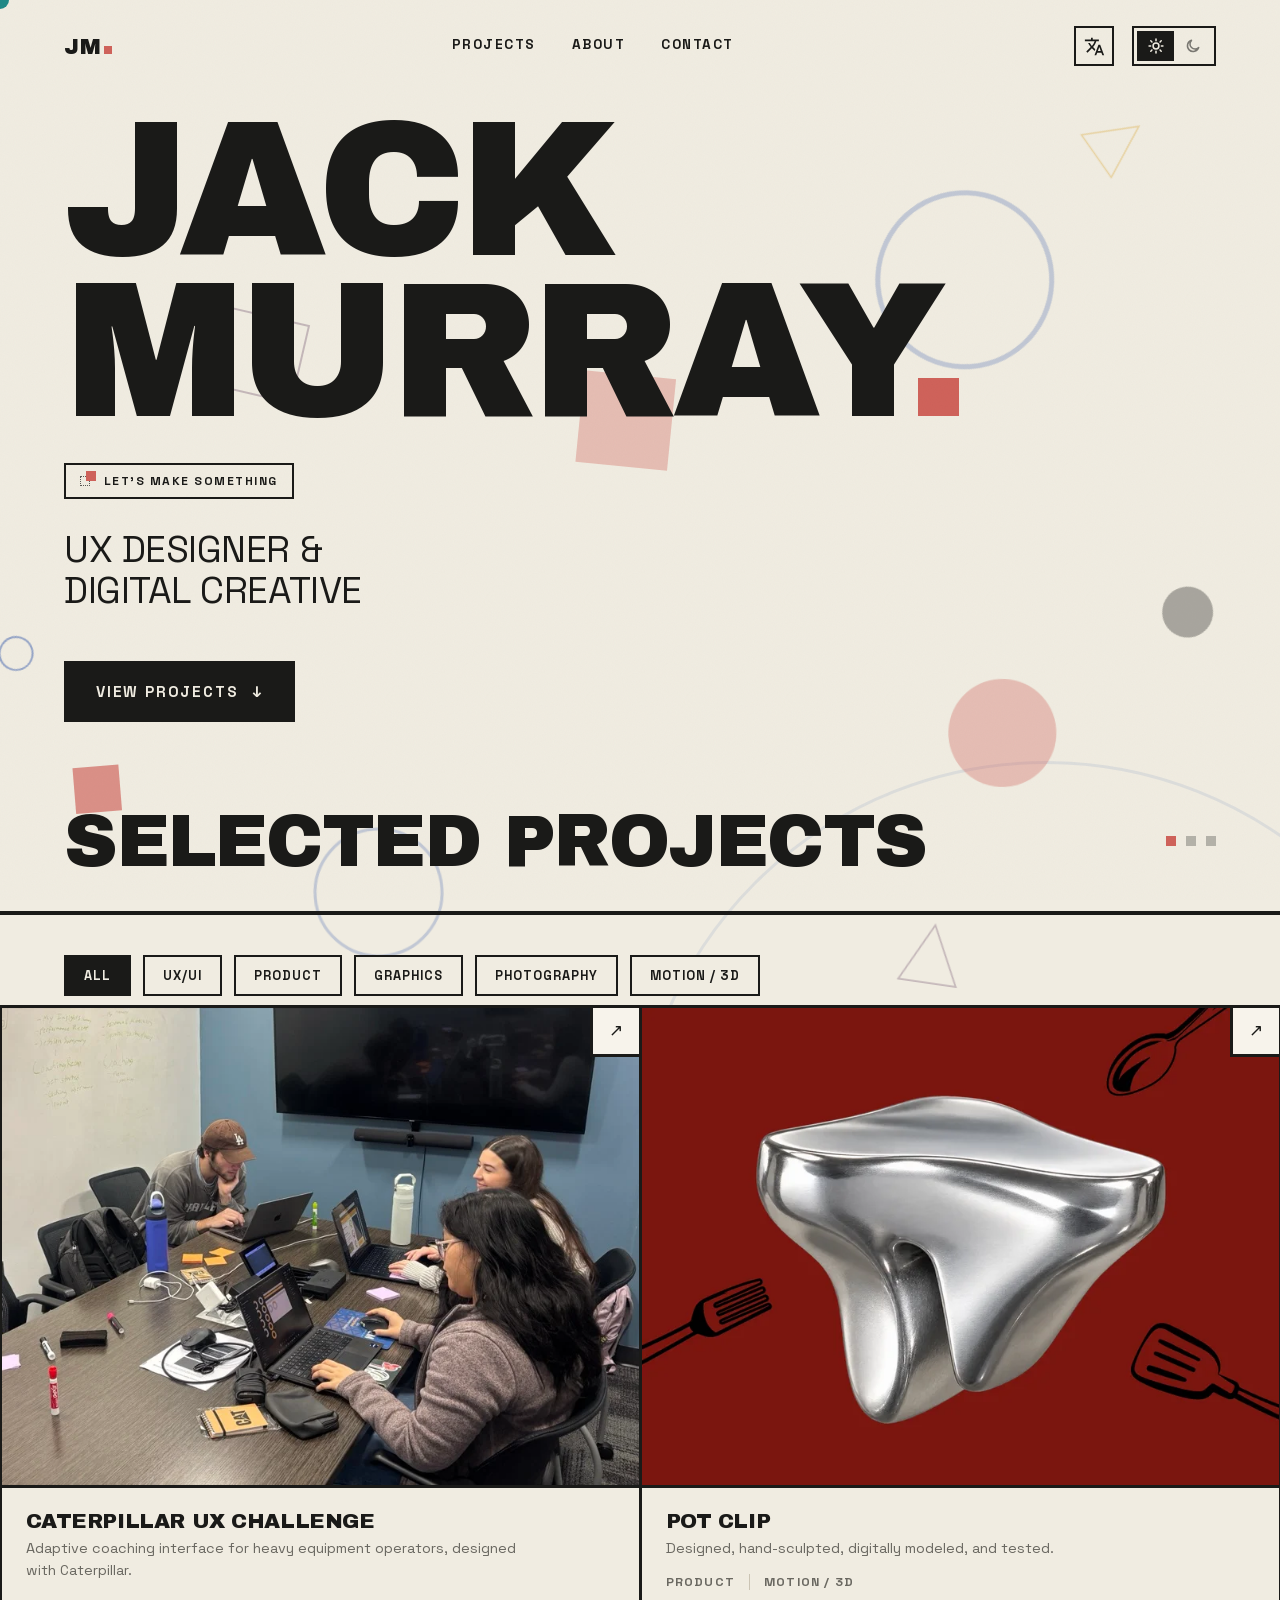
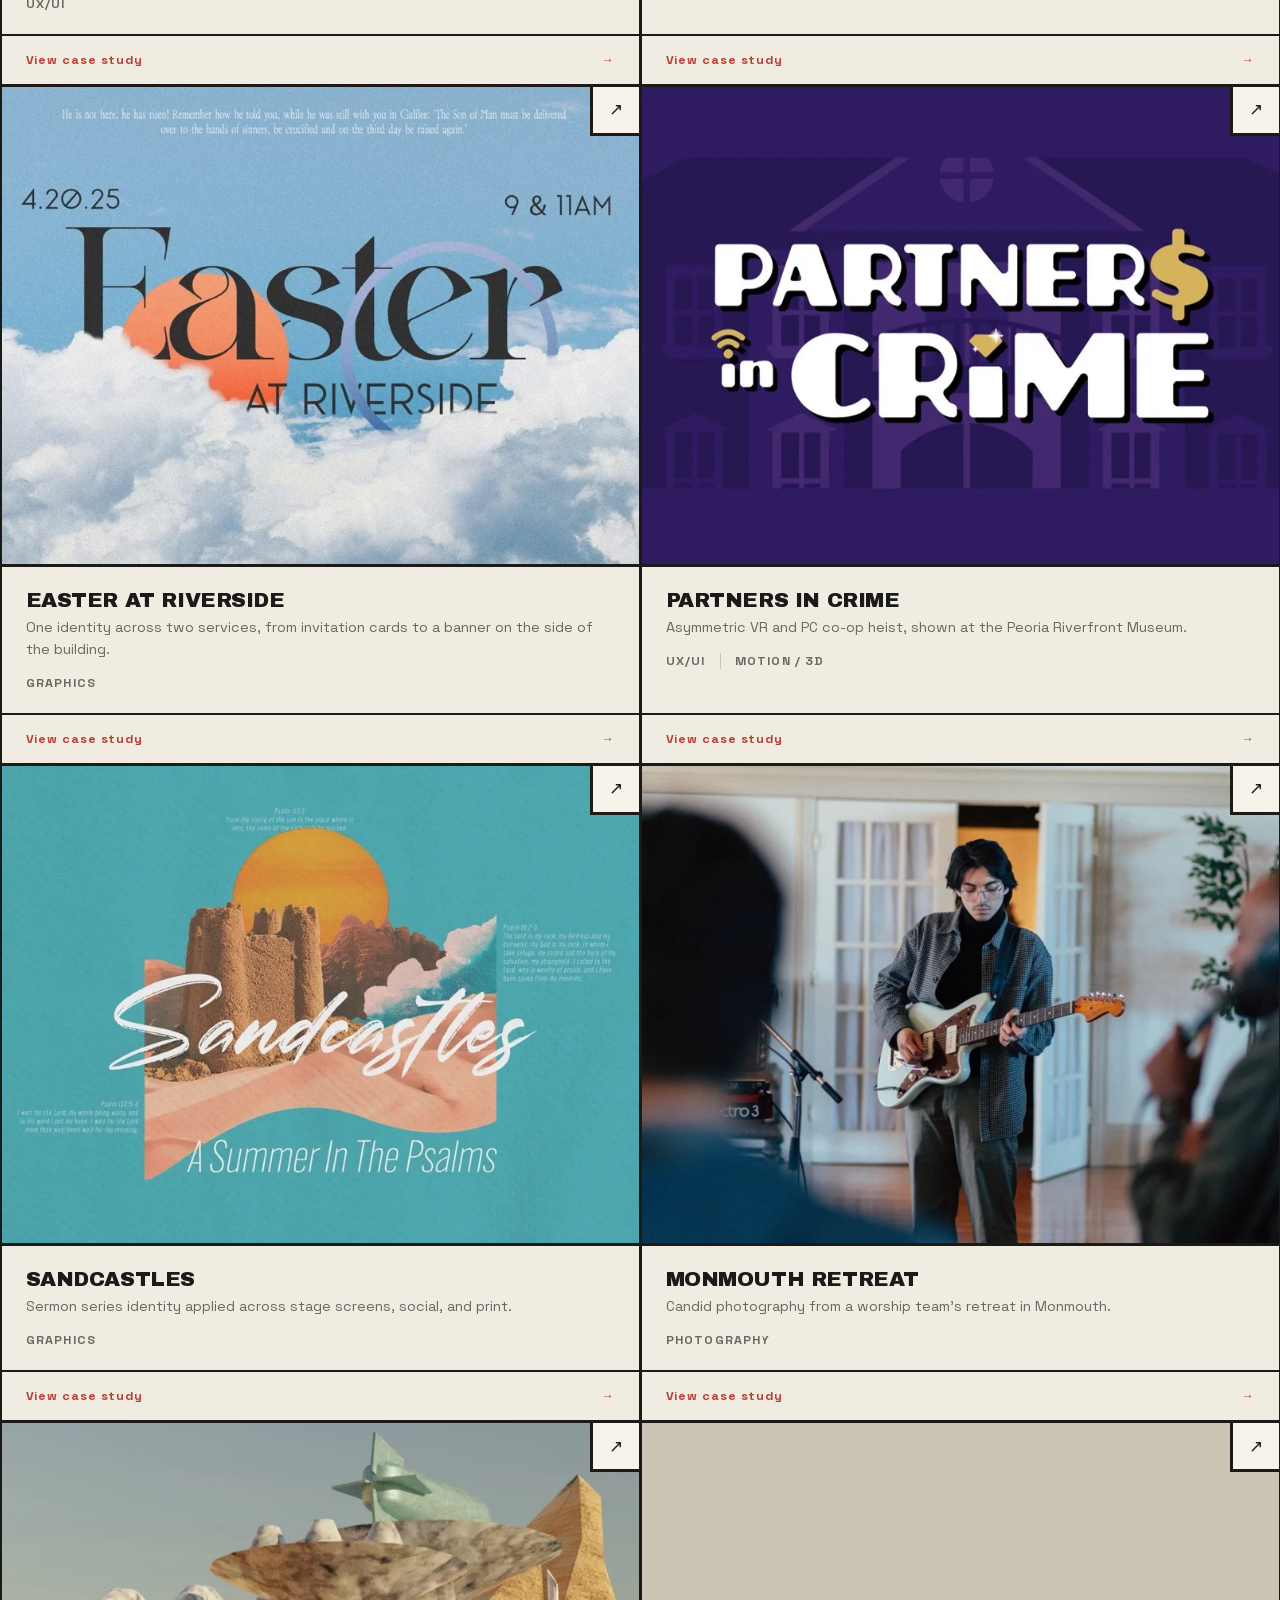
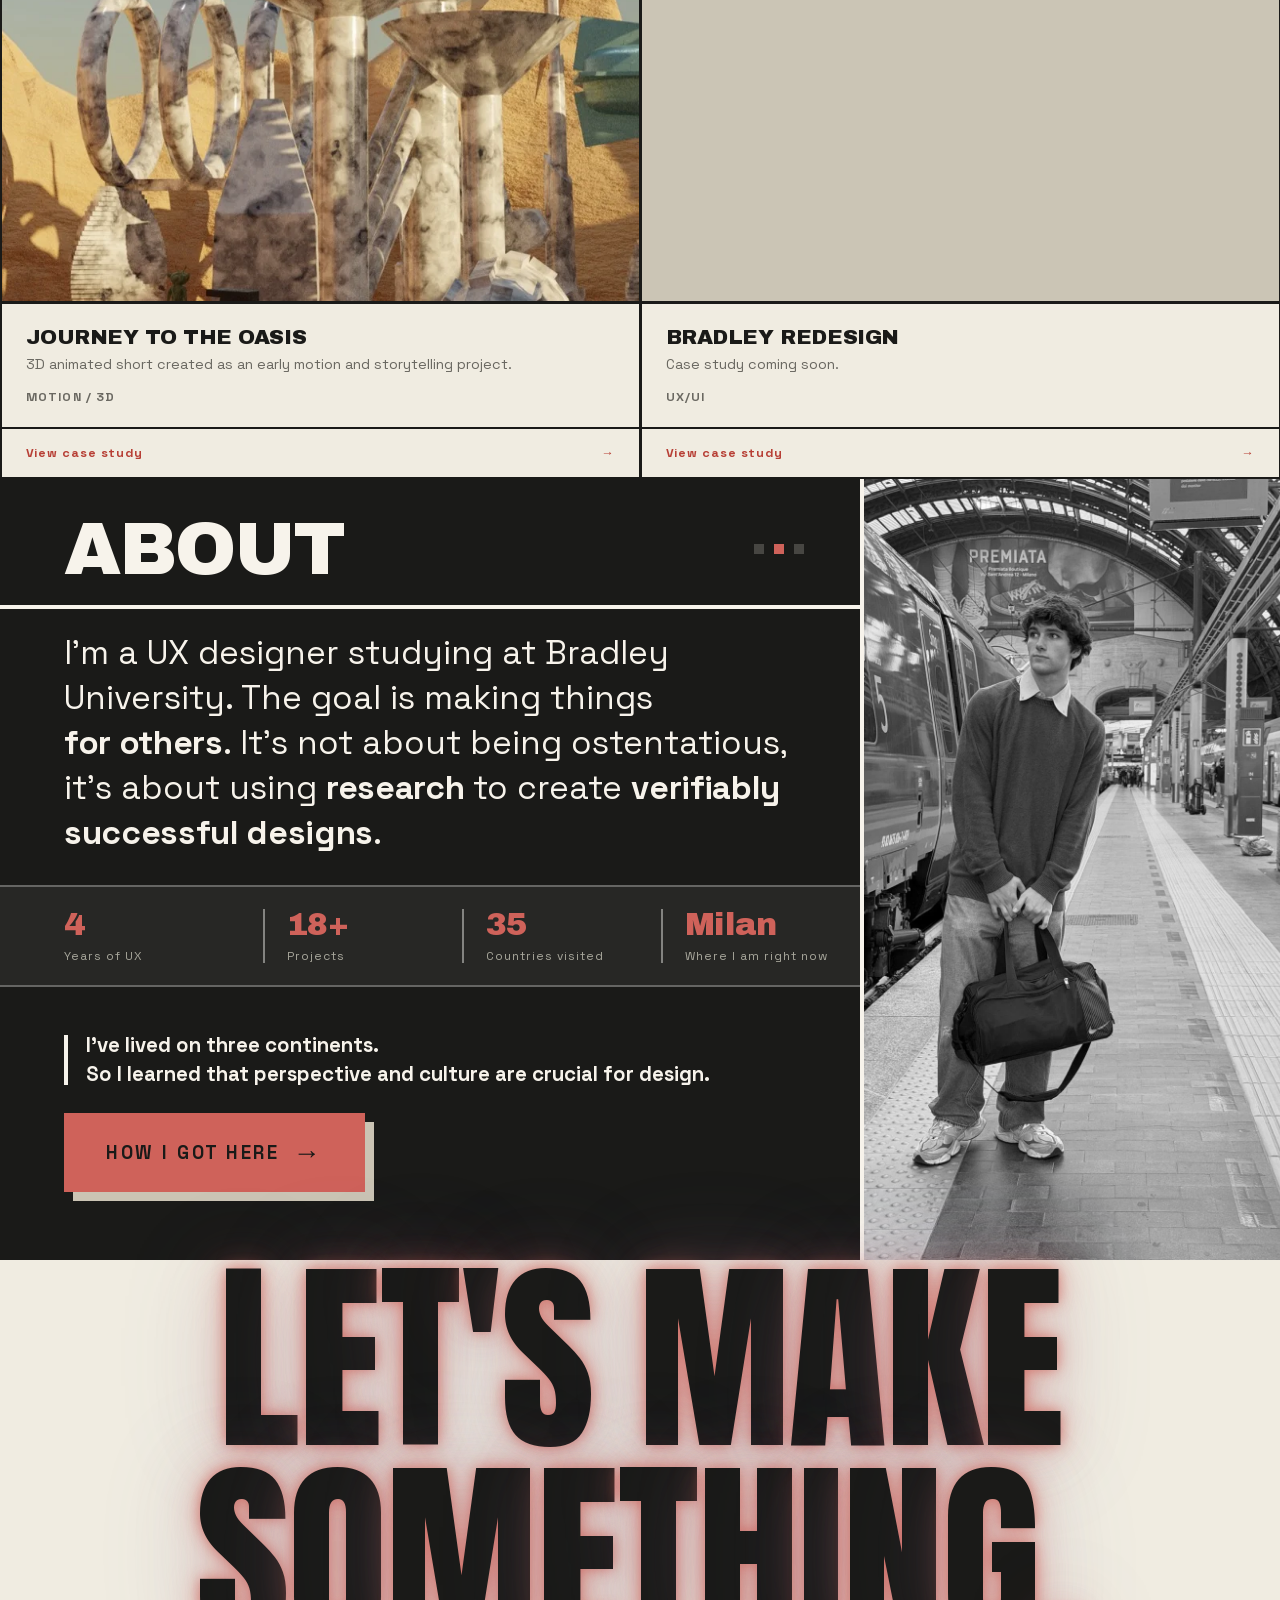
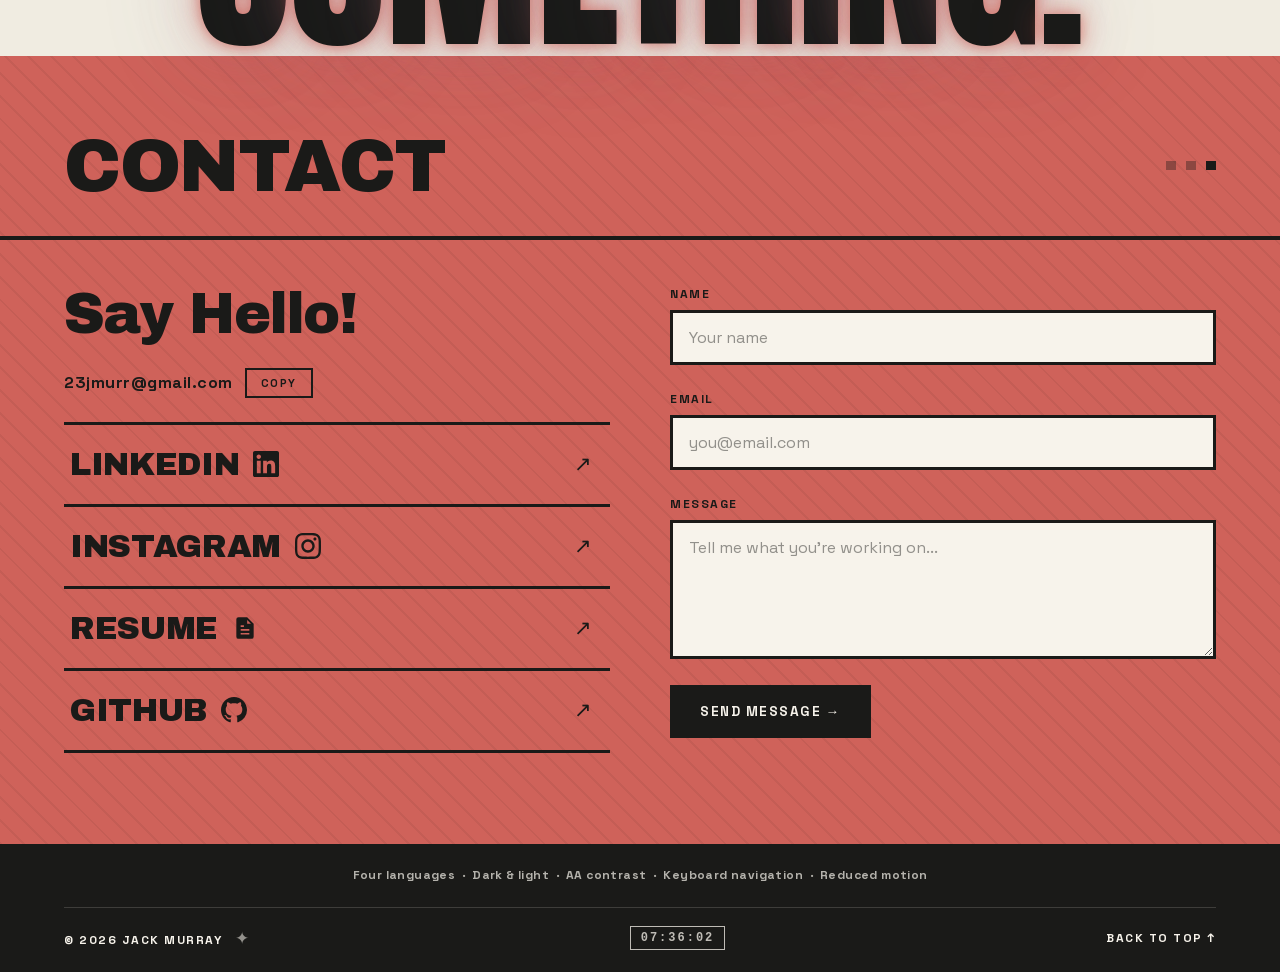
==== commit 3c7374eb: "Sandcastles: write-up back to three paragraphs, spread to end level with the last photo Co-Authored-" ====
--- a/index.html
+++ b/index.html
@@ -176,7 +176,7 @@
           "@type": "CreativeWork",
           "name": "Sandcastles",
           "about": "Sermon series identity applied across stage screens, social and print.",
-          "description": "Sandcastles is the identity for a summer in the Psalms: all 150, ten a week for fifteen weeks.\n\nThe brief arrived as just a couple of sentences for me to build off of.\n\nSandcastles is a word about kids at a beach, and the Psalms are not light reading. The job was a playfulness that still held the weight: a sandcastle under a low sun, built on the one thing everybody knows the tide is coming for.\n\nIt took many collage versions and more typefaces than I'd like to admit, narrowed as often by commercial licensing as by tone. The wordmark changed before it shipped: the creative director swapped the brush script for serif capitals.\n\nFrom there it had to hold everywhere it went: a stage screen above a full auditorium, thumbnails and social posts, printed posters and handouts, a bookmark two inches wide.\n\nHow much each one says depends on how long anyone actually looks at it. On the screen it's the wordmark and not much else.\n\nOn the bookmark, the one piece someone would open every day for three months, it's the whole fifteen-week schedule.",
+          "description": "Sandcastles is the identity for a summer in the Psalms: all 150, ten a week for fifteen weeks. The brief arrived as just a couple of sentences for me to build off of.\n\nSandcastles is a word about kids at a beach, and the Psalms are not light reading. The job was a playfulness that still held the weight: a sandcastle under a low sun, built on the one thing everybody knows the tide is coming for. It took many collage versions and more typefaces than I'd like to admit, narrowed as often by commercial licensing as by tone. The wordmark changed before it shipped: the creative director swapped the brush script for serif capitals.\n\nFrom there it had to hold everywhere it went: a stage screen above a full auditorium, thumbnails and social posts, printed posters and handouts, a bookmark two inches wide. How much each one says depends on how long anyone actually looks at it. On the screen it's the wordmark and not much else. On the bookmark, the one piece someone would open every day for three months, it's the whole fifteen-week schedule.",
           "creator": {
             "@id": "https://jackmurraydesign.com/#jack"
           },
@@ -594,13 +594,9 @@
           <span class="gallery-fallback-title">SANDCASTLES</span>
           <span class="gallery-fallback-desc">Sermon series identity applied across stage screens, social, and print.</span>
         </a>
-        <p class="gallery-fallback-body">Sandcastles is the identity for a summer in the Psalms: all 150, ten a week for fifteen weeks.</p>
-        <p class="gallery-fallback-body">The brief arrived as just a couple of sentences for me to build off of.</p>
-        <p class="gallery-fallback-body">Sandcastles is a word about kids at a beach, and the Psalms are not light reading. The job was a playfulness that still held the weight: a sandcastle under a low sun, built on the one thing everybody knows the tide is coming for.</p>
-        <p class="gallery-fallback-body">It took many collage versions and more typefaces than I'd like to admit, narrowed as often by commercial licensing as by tone. The wordmark changed before it shipped: the creative director swapped the brush script for serif capitals.</p>
-        <p class="gallery-fallback-body">From there it had to hold everywhere it went: a stage screen above a full auditorium, thumbnails and social posts, printed posters and handouts, a bookmark two inches wide.</p>
-        <p class="gallery-fallback-body">How much each one says depends on how long anyone actually looks at it. On the screen it's the wordmark and not much else.</p>
-        <p class="gallery-fallback-body">On the bookmark, the one piece someone would open every day for three months, it's the whole fifteen-week schedule.</p>
+        <p class="gallery-fallback-body">Sandcastles is the identity for a summer in the Psalms: all 150, ten a week for fifteen weeks. The brief arrived as just a couple of sentences for me to build off of.</p>
+        <p class="gallery-fallback-body">Sandcastles is a word about kids at a beach, and the Psalms are not light reading. The job was a playfulness that still held the weight: a sandcastle under a low sun, built on the one thing everybody knows the tide is coming for. It took many collage versions and more typefaces than I'd like to admit, narrowed as often by commercial licensing as by tone. The wordmark changed before it shipped: the creative director swapped the brush script for serif capitals.</p>
+        <p class="gallery-fallback-body">From there it had to hold everywhere it went: a stage screen above a full auditorium, thumbnails and social posts, printed posters and handouts, a bookmark two inches wide. How much each one says depends on how long anyone actually looks at it. On the screen it's the wordmark and not much else. On the bookmark, the one piece someone would open every day for three months, it's the whole fifteen-week schedule.</p>
       </li>
       <li>
         <a href="/work/monmouth-retreat">
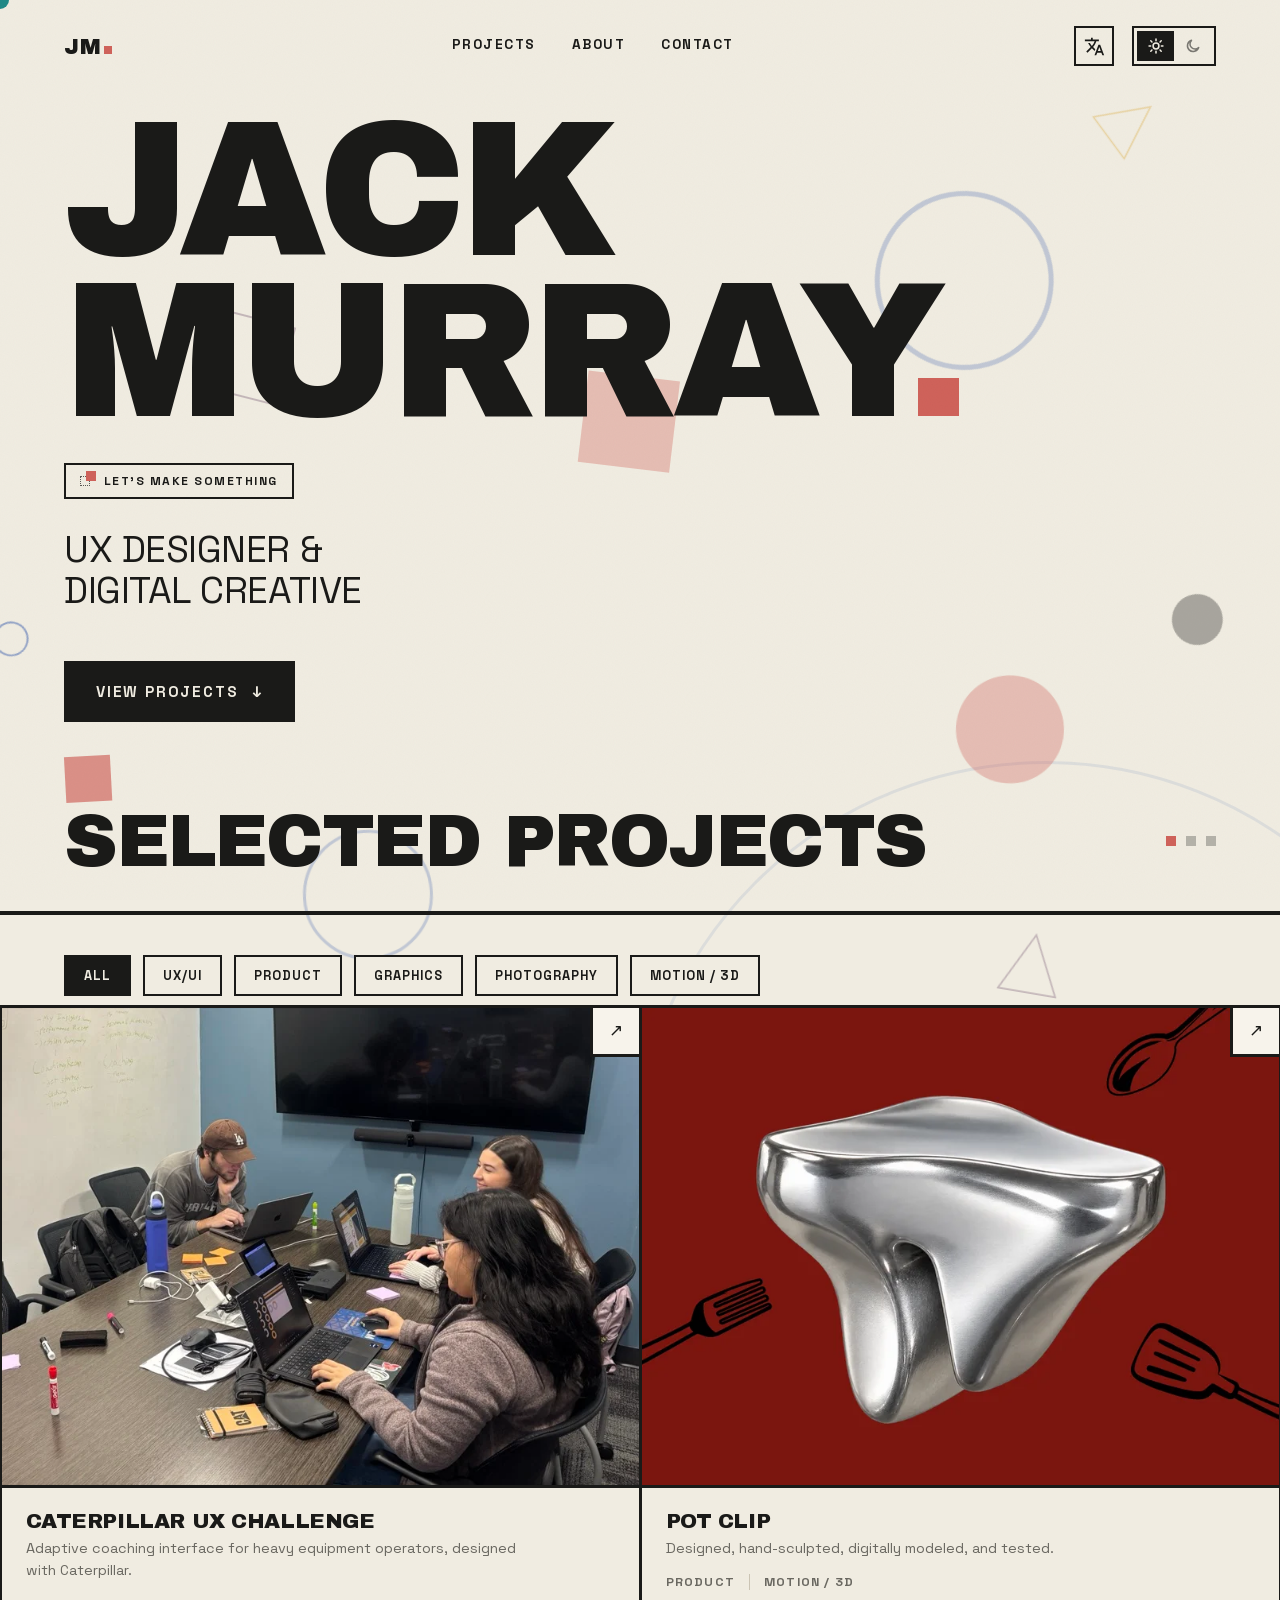
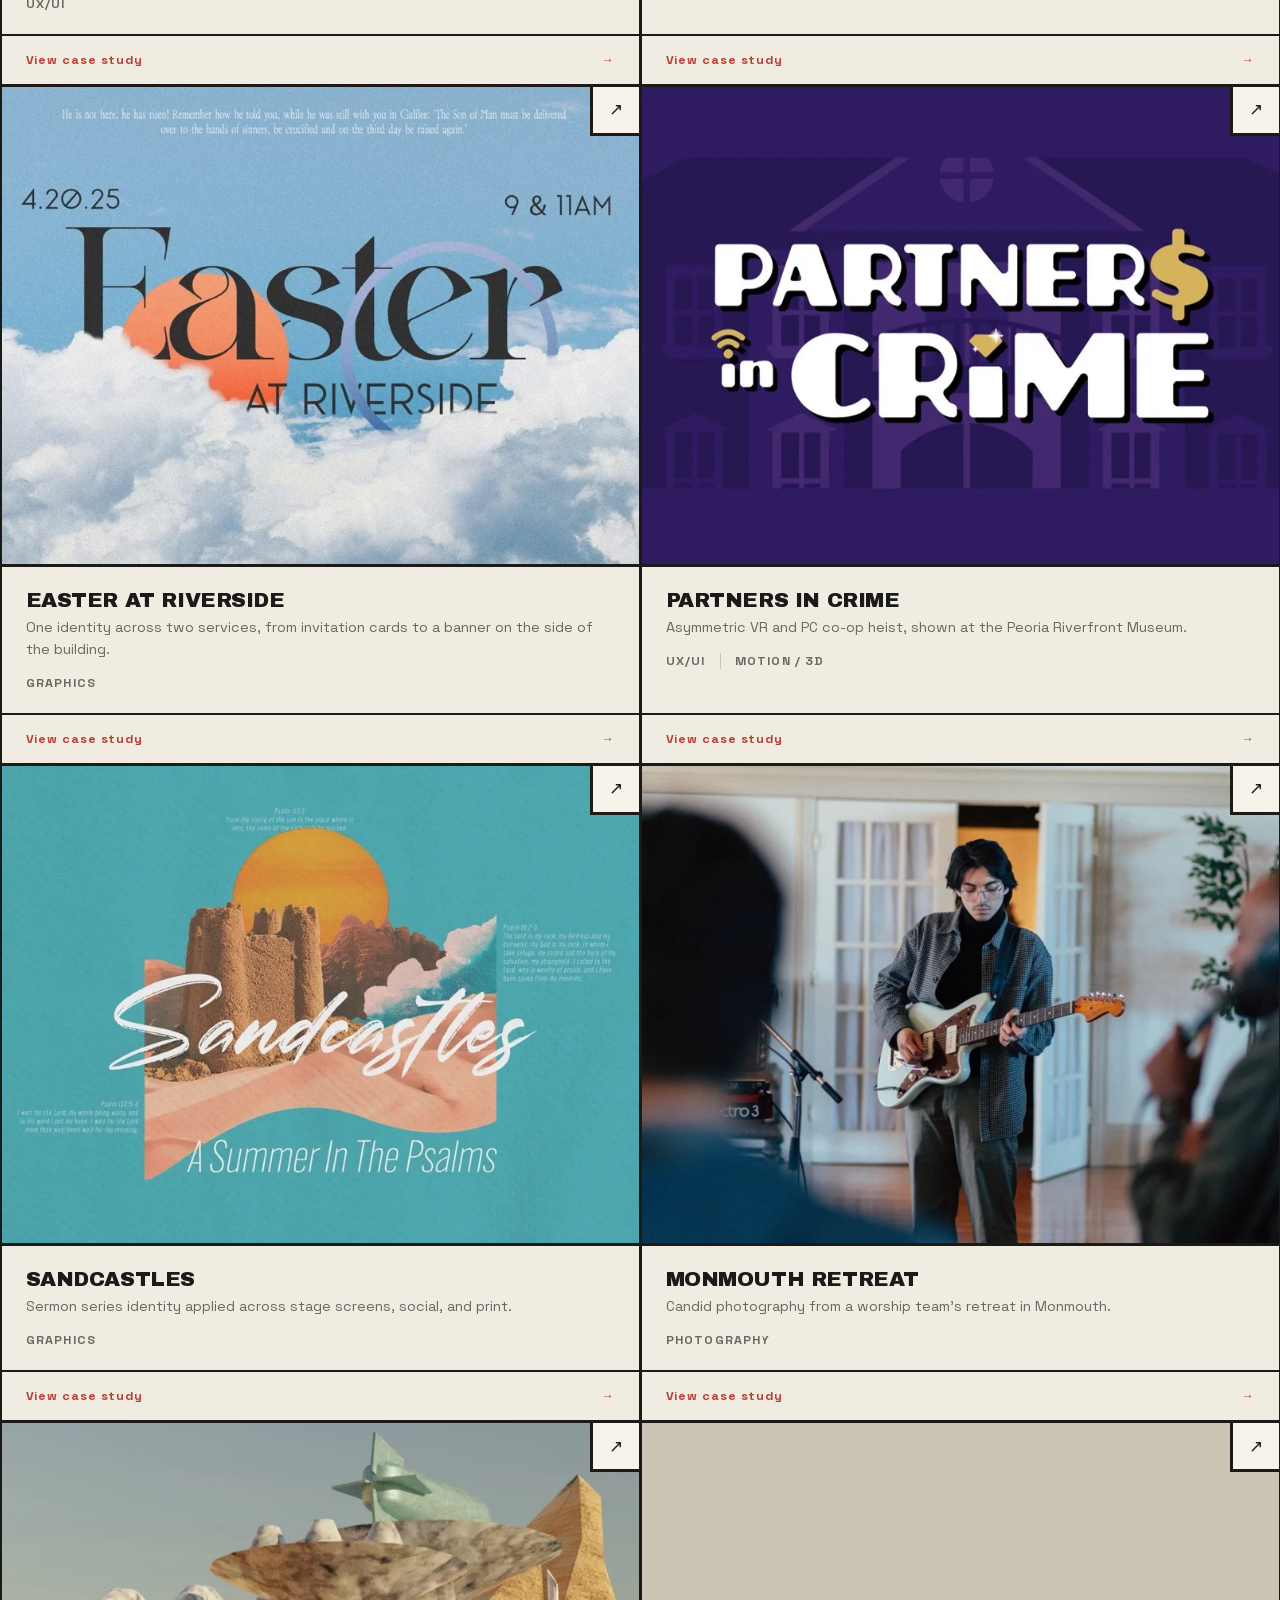
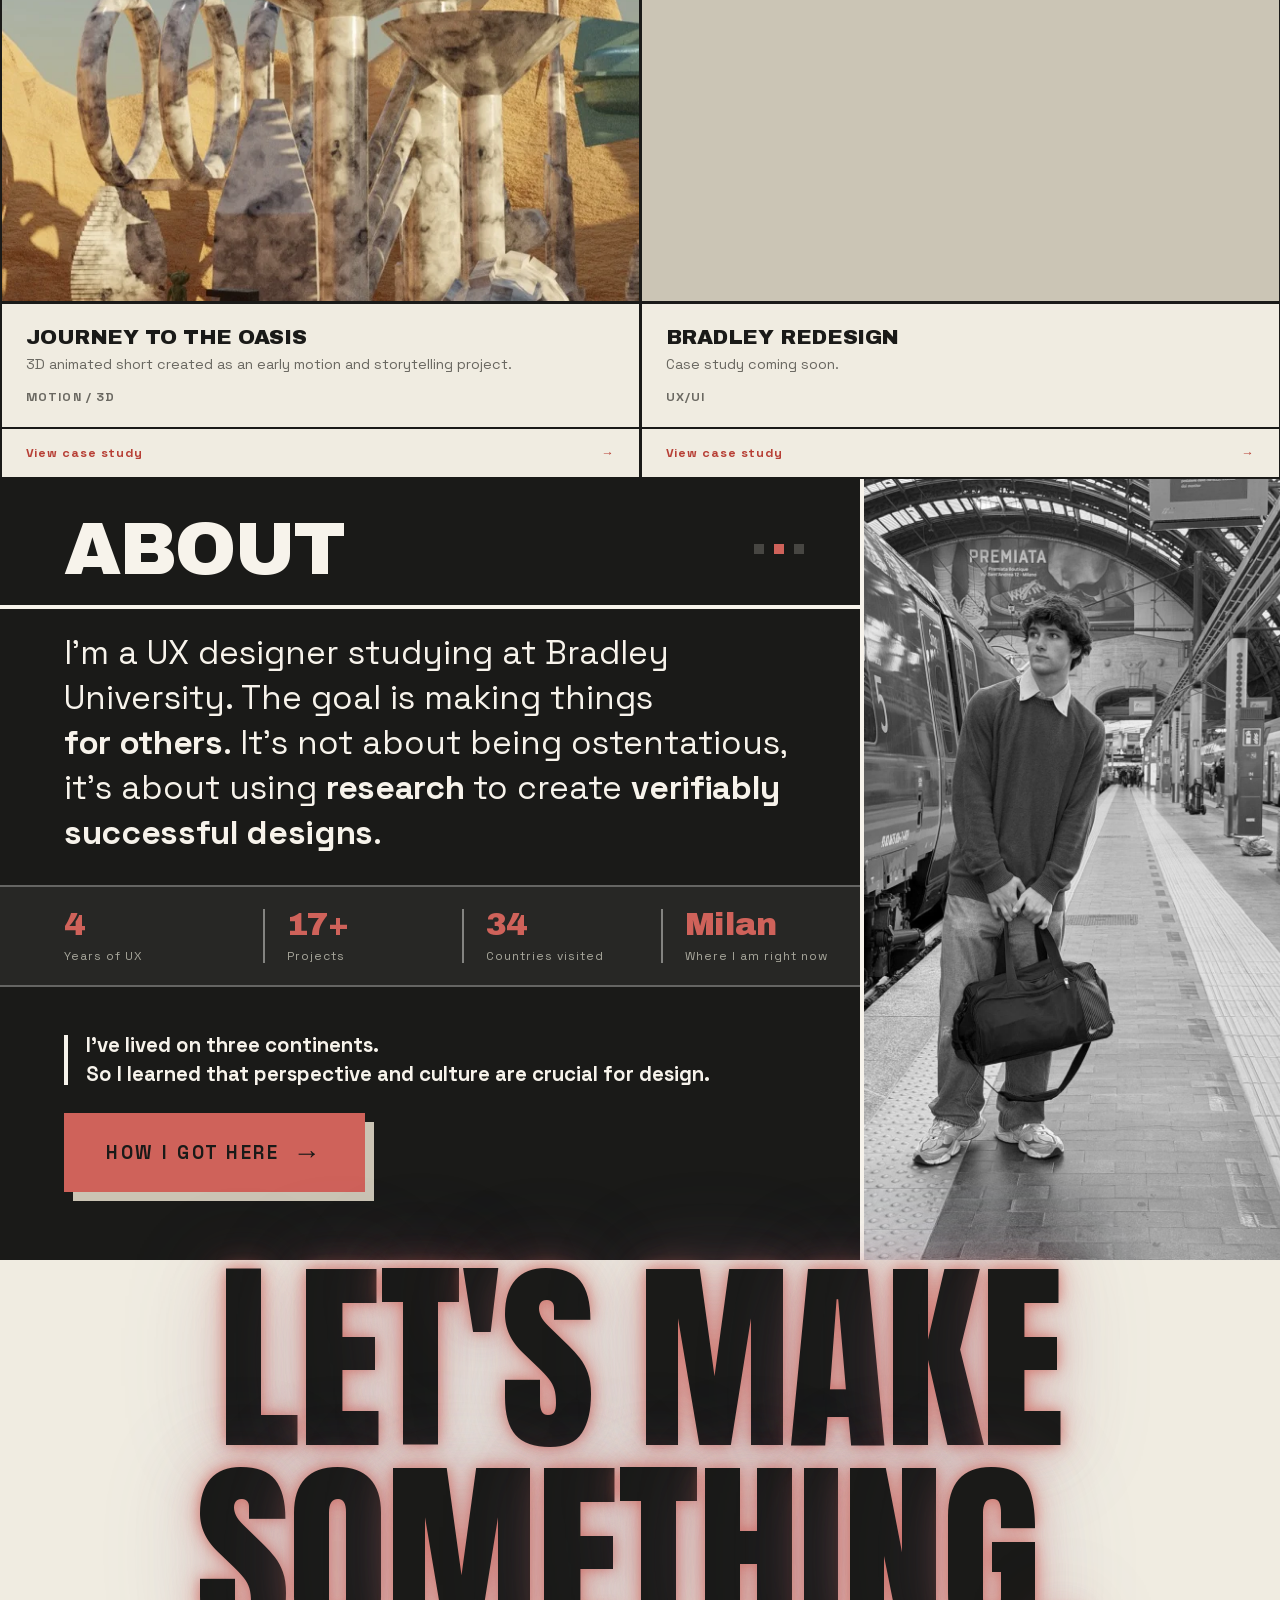
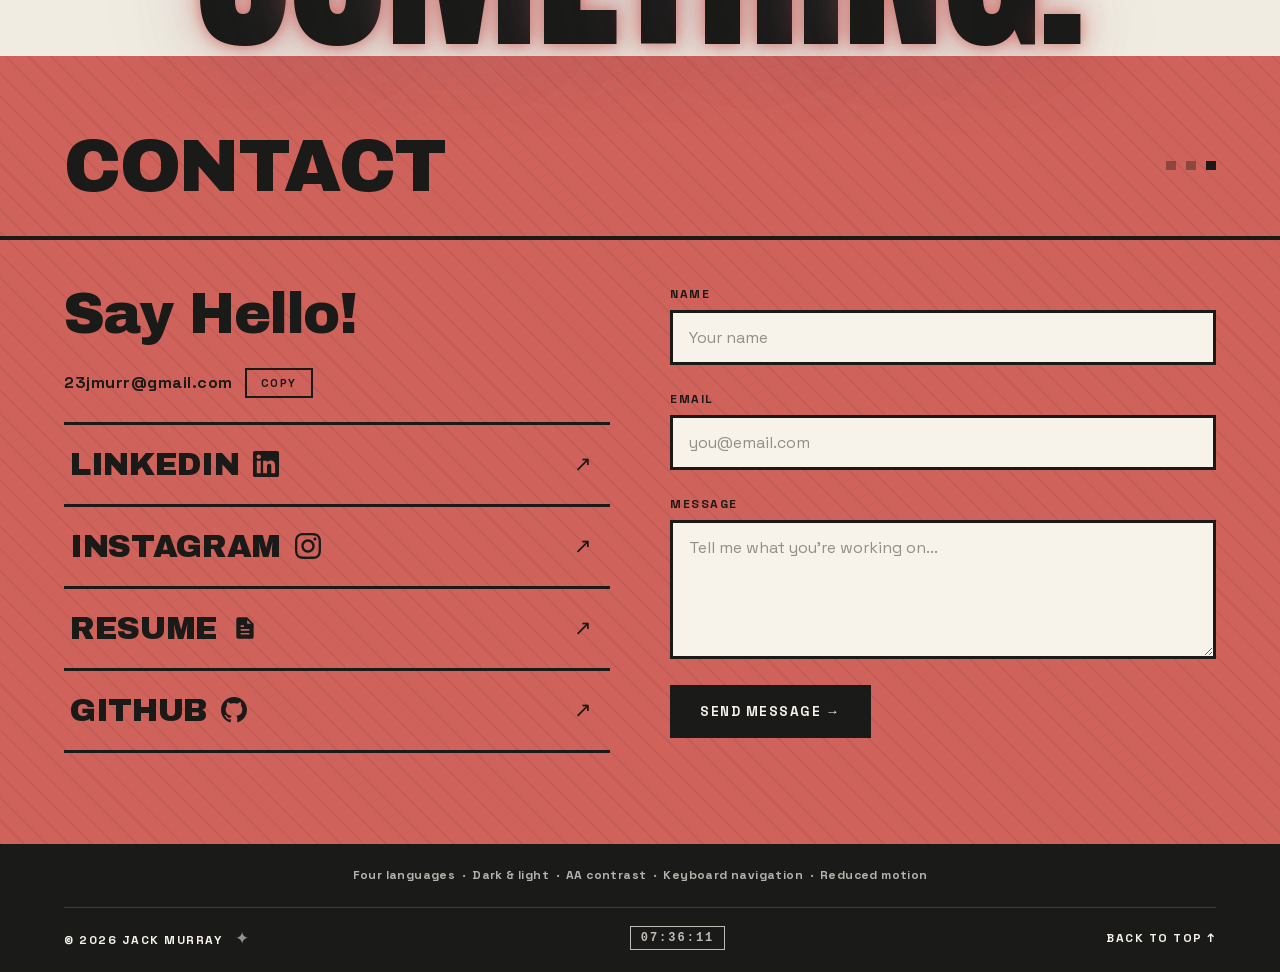
==== commit cbae1b2b: "Resume: replaced with Jack's updated version, with a content hash on both links Co-Authored-By: Clau" ====
--- a/index.html
+++ b/index.html
@@ -869,7 +869,7 @@
              resume row in the contact list: someone can read it without
              committing a file to their machine, and still save it from the
              viewer. The arrow matches that list's outward-link convention. -->
-        <a class="cv-btn" href="/assets/docs/jack-murray-resume.pdf"
+        <a class="cv-btn" href="/assets/docs/jack-murray-resume.pdf?v=b213dd6d"
            target="_blank" rel="noopener"
            data-i18n="about.resume">VIEW MY OFFICIAL RESUME ↗︎</a>
       </div>
@@ -1036,7 +1036,7 @@
              a file to their machine, and still save it from the viewer. That
              also makes it an outward link like the other three, so the whole
              list shares one arrow. -->
-        <a href="/assets/docs/jack-murray-resume.pdf" target="_blank" rel="noopener" class="social-link">
+        <a href="/assets/docs/jack-murray-resume.pdf?v=b213dd6d" target="_blank" rel="noopener" class="social-link">
           <span class="social-link-left">
             <span class="social-link-text" data-i18n="contact.resume">RESUME</span>
             <svg class="social-icon" viewBox="0 0 24 24" aria-hidden="true"><path fill="currentColor" d="M14 2H6a2 2 0 0 0-2 2v16a2 2 0 0 0 2 2h12a2 2 0 0 0 2-2V8l-6-6zm0 2.5L17.5 8H14V4.5zM8 13h8v1.5H8V13zm0 3.5h8V18H8v-1.5zM8 9.5h3V11H8V9.5z"/></svg>
--- a/styles.css
+++ b/styles.css
@@ -3134,6 +3134,8 @@
   .project-detail.has-stack .project-mixed-stack > div.is-stage { width: 70%; }   /* same width as the bookmark above it */
   .project-detail.has-stack .project-body-copy { grid-column: 1 / 6; margin: 56px 0 0; align-self: stretch; display: flex; flex-direction: column; justify-content: space-between; gap: 28px; }
   .project-detail.has-stack .project-body-copy p { margin: 0; }
+  /* The write-up stops about 22% of the way down the stage photo (Jack), not at its foot: the bottom margin is 78% of that photo's height, which is 0.2193 of the shell width (the shell is 90vw until it caps at 1236). Only where the column is wide enough for the text to be the shorter side; below that it is already taller than the stack. */
+  @media (min-width: 1200px) { .project-detail.has-stack .project-body-copy { margin-bottom: calc(0.171 * min(90vw, 1236px)); } }
   .project-detail.has-aside .project-mixed-aside { grid-column: 8 / -1; grid-row: 7; margin-top: 56px; }
   .project-detail.has-aside .project-body-copy { grid-column: 1 / 8; }
 
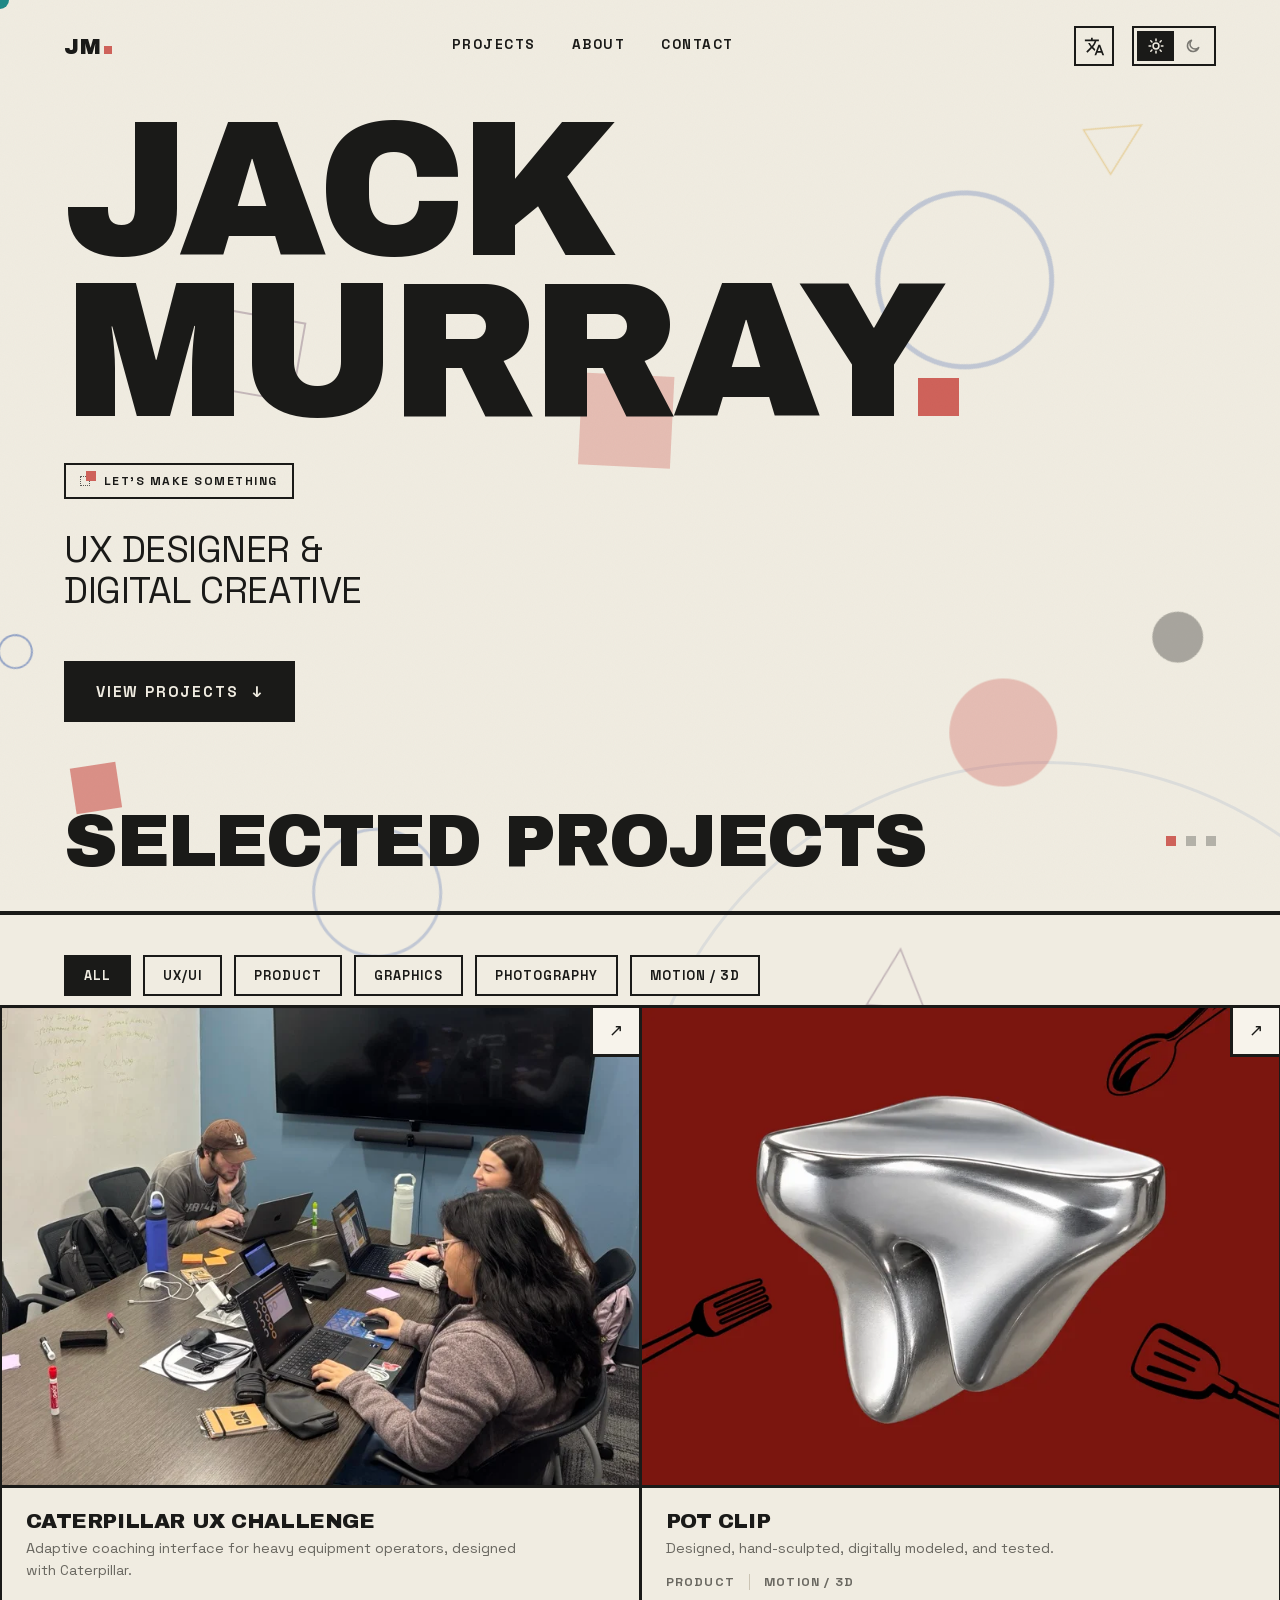
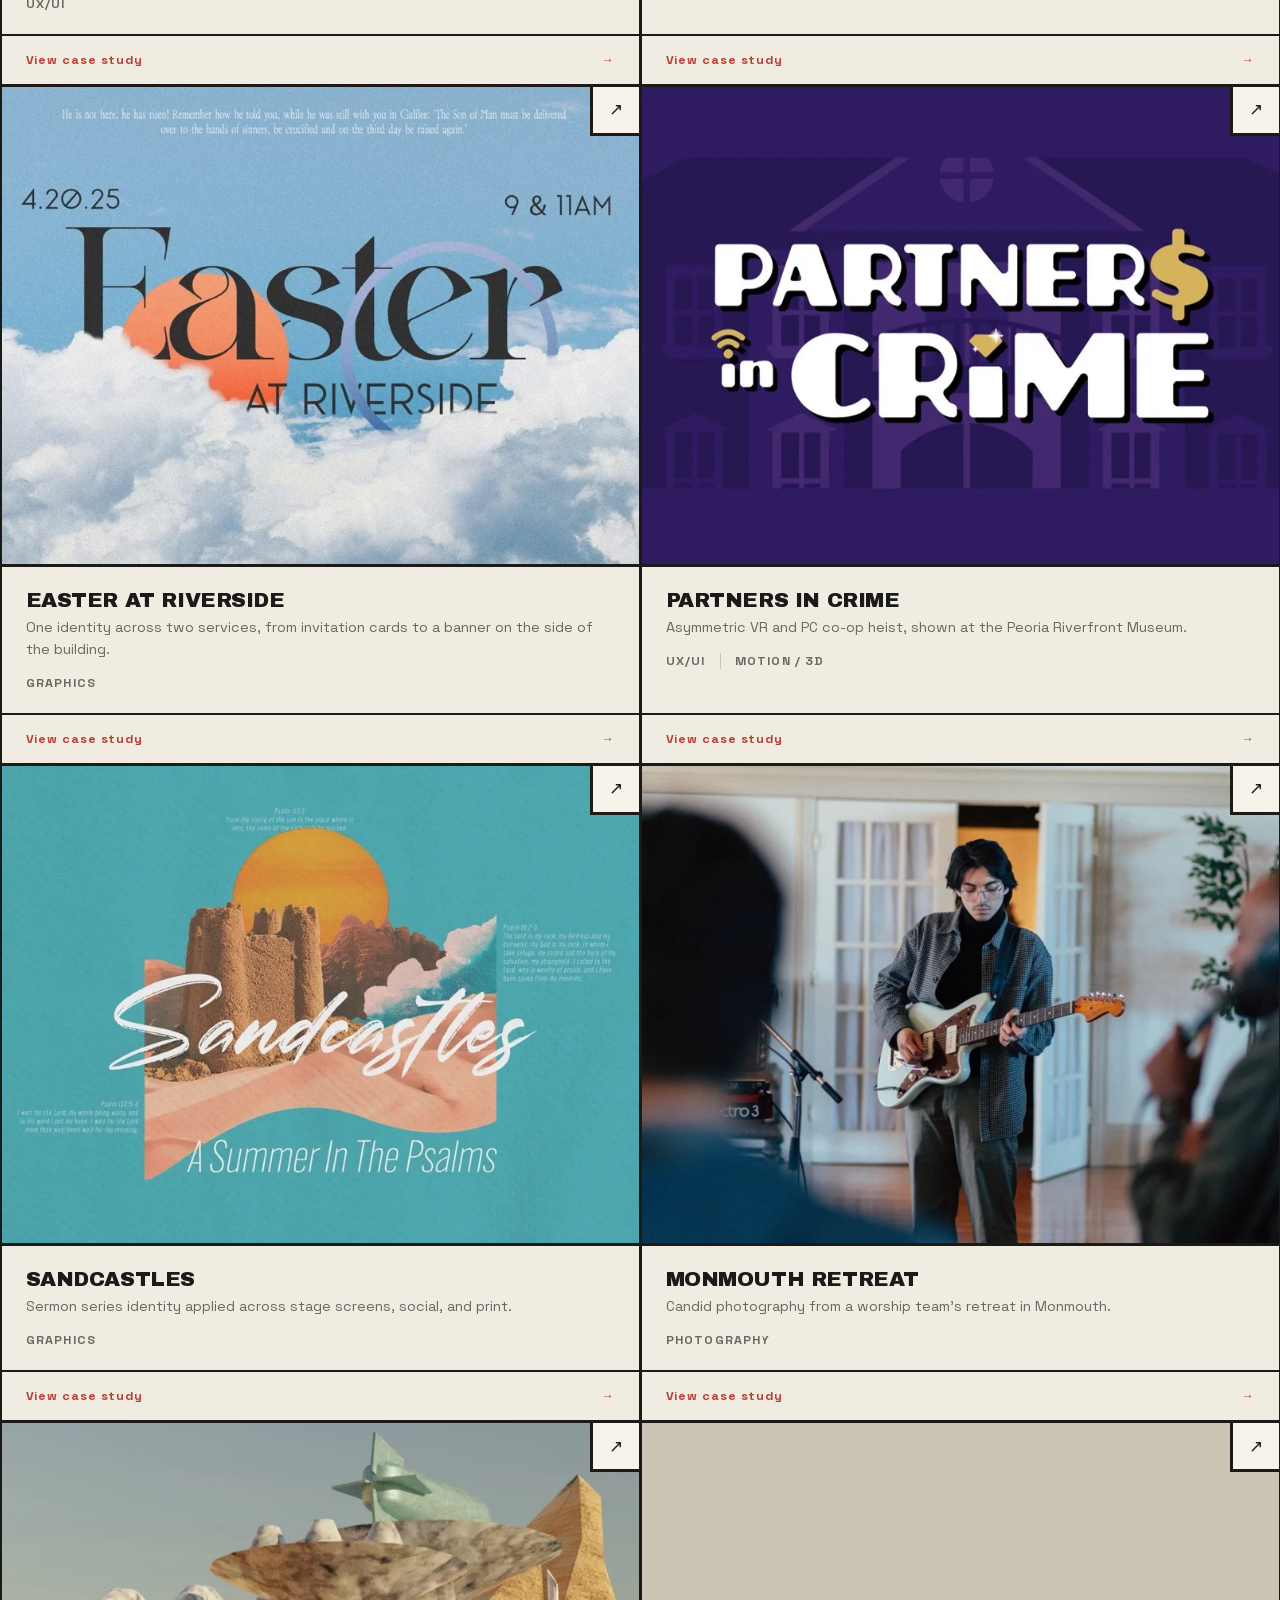
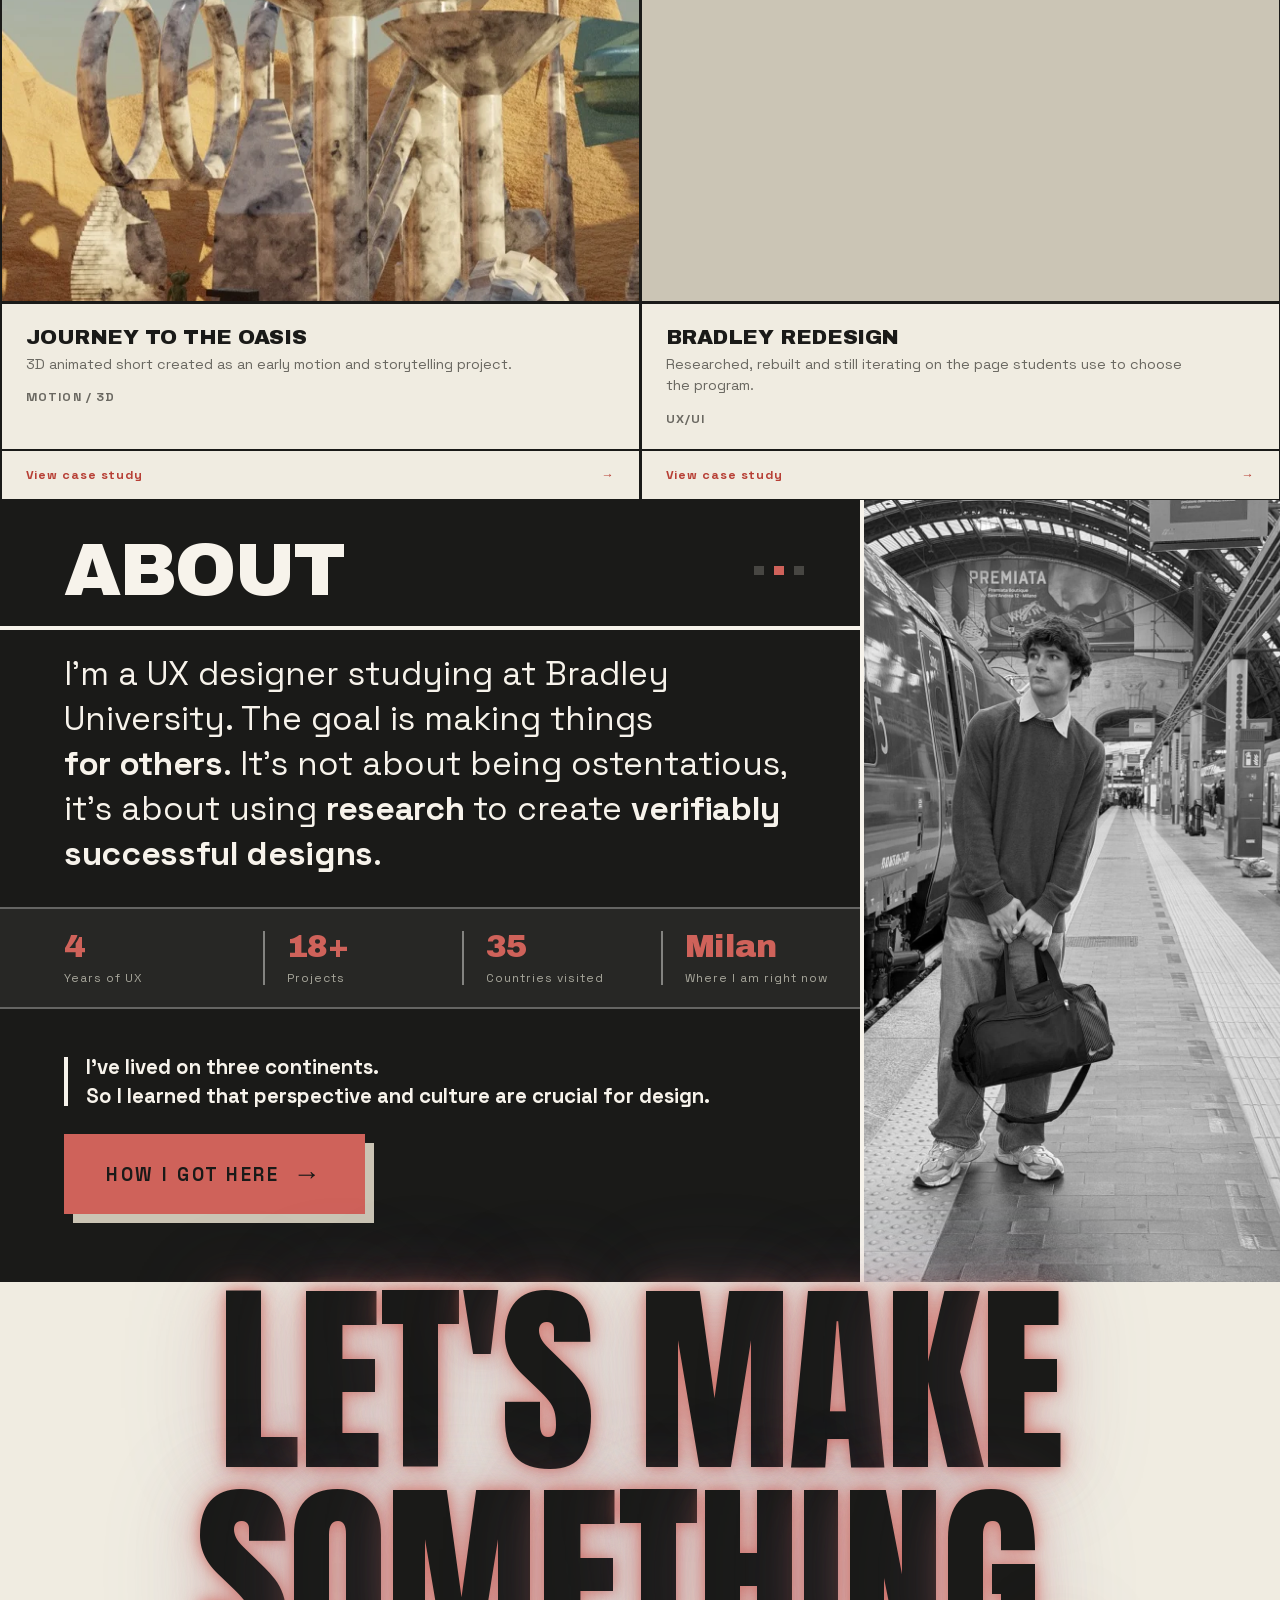
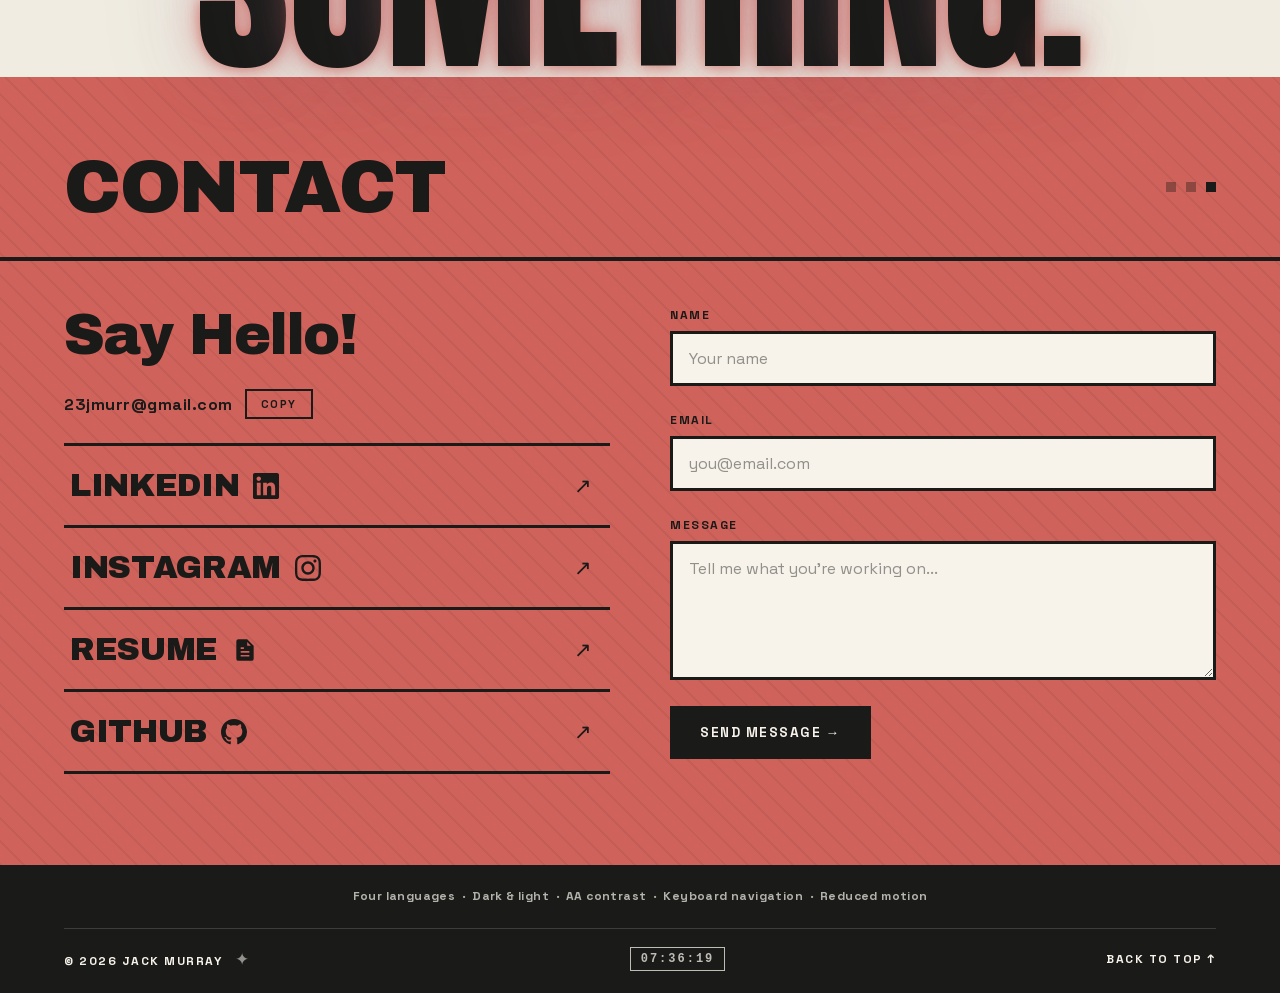
==== commit 08aa6117: "Bradley Redesign: the case study, built from the handoff brief with placeholder images and notes Co-" ====
--- a/index.html
+++ b/index.html
@@ -210,7 +210,7 @@
           "@type": "CreativeWork",
           "name": "Bradley Redesign",
           "about": "Case study coming soon.",
-          "description": "Case study coming soon.",
+          "description": "Bradley University's UX major is becoming Graphic and UX Design. This is a redesign of its program page, so students choosing a college get a new name, a new story and a clear next step.\n\nThe team researched other universities' sites, surveyed first-year Bradley students and built a journey map, then rebuilt the page around the questions students ask. The page was graded as a team, and my own third version keeps iterating on it, with three design decisions traced to the research: career outcomes as numbers, a visible next step, and navigation that can be scanned. The limits are stated on the page: a five-person survey, no usability tests, desktop only.\n\nA student team project at Bradley University, not commissioned by Bradley and not live on its website. Team: Andrew, Jessie, Caitlin, Charlie and Jack Murray.",
           "creator": {
             "@id": "https://jackmurraydesign.com/#jack"
           },
@@ -620,9 +620,11 @@
         <a href="/work/bradley-redesign">
           <span class="gallery-fallback-cat">UX/UI</span>
           <span class="gallery-fallback-title">BRADLEY REDESIGN</span>
-          <span class="gallery-fallback-desc">Case study coming soon.</span>
-        </a>
-        <p class="gallery-fallback-body">Case study coming soon.</p>
+          <span class="gallery-fallback-desc">Researched, rebuilt and still iterating on the page students use to choose the program.</span>
+        </a>
+        <p class="gallery-fallback-body">Bradley University's UX major is becoming Graphic and UX Design. This is a redesign of its program page, so students choosing a college get a new name, a new story and a clear next step.</p>
+        <p class="gallery-fallback-body">The team researched other universities' sites, surveyed first-year Bradley students and built a journey map, then rebuilt the page around the questions students ask. The page was graded as a team, and my own third version keeps iterating on it, with three design decisions traced to the research: career outcomes as numbers, a visible next step, and navigation that can be scanned. The limits are stated on the page: a five-person survey, no usability tests, desktop only.</p>
+        <p class="gallery-fallback-body">A student team project at Bradley University, not commissioned by Bradley and not live on its website. Team: Andrew, Jessie, Caitlin, Charlie and Jack Murray.</p>
       </li>
     </ul>
   </div>
--- a/styles.css
+++ b/styles.css
@@ -165,7 +165,7 @@
   --lift-x: 3px; --lift-y: 3px;
 }
 .btn-block { --lift-x: 4px; --lift-y: 4px; }
-.cs-next { --lift-x: 3px; --lift-y: 3px; }
+.cs-next, .bd-figma { --lift-x: 3px; --lift-y: 3px; }
 /* the card is the one that also ROTATES, -0.4deg about its centre, which
    swings a corner of a 643x671 card about 2.3px out of true. The pad rotates
    with the card, so the resting box's far corners can fall outside it - hence
@@ -181,7 +181,7 @@
    LOST. Every one of these has a 2px border; the card has 3. */
 .theme-switch, .lang-toggle, .badge-available, .btn-block, .filter-btn,
 .project-back, .about-back, .about-readmore-btn, .cv-btn, .copy-email-btn,
-.form-submit, .lightbox-close { --lift-edge: 2px; }
+.form-submit, .lightbox-close, .bd-figma { --lift-edge: 2px; }
 /* three, like the card and the case study's own frames */
 .card, .cs-next { --lift-edge: 3px; }
 
@@ -191,7 +191,7 @@
    here would unpin it from the top of the overlay. */
 .badge-available, .btn-block, .filter-btn,
 .about-readmore-btn, .cv-btn, .copy-email-btn, .form-submit,
-.cs-next { position: relative; }
+.cs-next { position: relative; }   /* .bd-figma sets its own in its rule */
 
 @media (hover: hover) {
   .theme-switch:hover::before,
@@ -207,6 +207,7 @@
   .copy-email-btn:hover::before,
   .form-submit:hover::before,
   .cs-next:hover::before,
+  .bd-figma:hover::before,
   .lightbox-close:hover::before {
     content: '';
     position: absolute;
@@ -6831,6 +6832,230 @@
 }
 
 /* ==========================================================================
+   THE BRADLEY REDESIGN CASE STUDY (renderBradleyStudy)
+   Reuses the Pot Clip case study's masthead, facts table, brief, summary
+   cards, section heads, disclaimer and next-project card (.cs-*). Everything
+   here is the part that page does not have. No sidebar: the visuals want the
+   full measure. Every colour is a token, so both themes come for free; the
+   dark slabs use --ink with --paper type and a --black frame, which is the
+   brief box's own recipe (the frame is what shows in dark, where --ink and
+   the ground are the same colour).
+   ========================================================================== */
+.bd-k {
+  display: block; font-family: var(--ff-body); font-size: 0.72rem; font-weight: 700;
+  letter-spacing: 1.4px; text-transform: uppercase; color: var(--muted); margin: 0 0 10px;
+}
+.bd-lede { font-size: clamp(1.05rem, 1.4vw, 1.2rem); line-height: 1.6; max-width: 62ch; margin: 0 0 8px; }
+.bd-prose { font-size: 1rem; line-height: 1.7; max-width: 66ch; margin: 0 0 22px; color: var(--body-copy); }
+.bd-prose strong { color: var(--black); }
+.bd-sub { font-family: var(--ff-body); font-size: 1.15rem; font-weight: 700; line-height: 1.3; margin: 44px 0 12px; }
+.bd-cap { font-size: 0.85rem; line-height: 1.5; color: var(--muted); margin: 10px 0 0; max-width: 62ch; }
+.bd-note { font-size: 0.9rem; color: var(--muted); margin: 14px 0 0; }
+/* a placeholder Jack still has to write: kept loud on purpose so none is missed */
+.bd-todo { background: var(--highlight); color: var(--ink); padding: 0 4px; outline: 1px dashed var(--ink); outline-offset: -1px; }
+.bd { overflow-wrap: break-word; }
+
+/* ---- the one image component: a labelled box at the file's own ratio, and
+   the picture on top of it once the file exists ---- */
+.bd-img {
+  position: relative; margin: 0; aspect-ratio: var(--ar); line-height: 0; overflow: hidden;
+  border: 3px solid var(--black);
+  background: color-mix(in srgb, var(--black) 5%, var(--white));
+}
+.bd-img img { position: absolute; inset: 0; width: 100%; height: 100%; object-fit: cover; object-position: top; opacity: 0; -webkit-user-drag: none; }
+.bd-img.is-loaded img { opacity: 1; }
+.bd-img.is-loaded .bd-ph { display: none; }
+.bd-ph { position: absolute; inset: 0; display: flex; align-items: center; justify-content: center; padding: 14px; text-align: center; line-height: 1.4; }
+.bd-ph-l b { display: block; font-size: 0.8rem; font-weight: 700; color: var(--black); overflow-wrap: anywhere; }
+.bd-ph-l i { display: block; font-style: normal; font-size: 0.78rem; color: var(--body-copy); margin-top: 4px; }
+/* a full-length page is thousands of px tall: its label rides along near the top */
+.bd-img.is-tall .bd-ph { align-items: flex-start; }
+.bd-img.is-tall .bd-ph-l { position: sticky; top: 84px; padding-top: 24px; }
+/* fills a window (the hero crop, the slider) and shows the TOP of the picture */
+.bd-img.is-fill { position: absolute; inset: 0; aspect-ratio: auto; border: 0; }
+.bd-img.is-fill.is-loaded img { position: static; height: auto; }
+.bd-img.at-l .bd-ph { right: 50%; }
+.bd-img.at-r .bd-ph { left: 50%; }
+.bd-hero { position: relative; aspect-ratio: 5 / 6; border: 3px solid var(--black); overflow: hidden; }
+
+/* ---- the before/after slider ---- */
+.bd-compare { margin: 0 0 72px; }
+.bd-compare-win {
+  position: relative; height: 600px; border: 3px solid var(--black); overflow: hidden;
+  cursor: ew-resize; touch-action: pan-y; user-select: none; --split: 50;
+}
+.bd-layer { position: absolute; inset: 0; }
+.bd-layer-top { clip-path: inset(0 calc((100 - var(--split)) * 1%) 0 0); }
+.bd-line { position: absolute; top: 0; bottom: 0; left: calc(var(--split) * 1%); width: 3px; margin-left: -1.5px; background: var(--accent); pointer-events: none; }
+.bd-tag {
+  position: absolute; bottom: 14px; padding: 6px 10px; pointer-events: none;
+  background: var(--ink); color: var(--paper); border: 2px solid var(--black);
+  font-size: 0.72rem; font-weight: 700; letter-spacing: 1.6px;
+}
+.bd-tag-l { left: 14px; }
+.bd-tag-r { right: 14px; }
+.bd-range { display: flex; align-items: center; gap: 18px; margin-top: 12px; min-height: 44px; }
+.bd-range .bd-k { margin: 0; flex: none; }
+.bd-range input { flex: 1; accent-color: var(--accent); min-height: 44px; cursor: pointer; }
+.bd-range input:focus-visible { outline: 2px solid var(--accent-ink); outline-offset: 2px; }
+
+/* ---- the slim bar: in flow just below the hero (so out of sight until the
+   hero has scrolled past), then it sticks. Sticky inside a plain block, never
+   a grid item, which Safari and Firefox pin to the item's own area. ---- */
+.bd-bar {
+  position: sticky; top: 0; z-index: 6; height: 48px; box-sizing: border-box;
+  background: var(--ink); color: var(--paper); border: 3px solid var(--black);
+  margin: 0 0 56px;
+}
+.bd-bar-in { display: flex; align-items: center; gap: 18px; height: 100%; padding: 0 12px 0 14px; }
+.bd-bar-now { flex: 1; min-width: 0; margin: 0; font-size: 0.72rem; font-weight: 700; letter-spacing: 1.4px; text-transform: uppercase; white-space: nowrap; overflow: hidden; text-overflow: ellipsis; }
+.bd-bar-now b { font-weight: 700; margin-left: 6px; }
+.bd-bar-back, .bd-bar-menu {
+  position: relative; flex: none; font-family: var(--ff-body); font-size: 0.72rem; font-weight: 700; letter-spacing: 1.2px;
+  text-transform: uppercase; color: var(--paper); background: transparent; cursor: pointer;
+  border: 2px solid var(--paper); padding: 5px 10px; min-height: 30px;
+}
+.bd-bar-back:focus-visible, .bd-bar-menu:focus-visible, .bd-menu a:focus-visible, .bd-index a:focus-visible, .bd-figma:focus-visible { outline: 2px solid var(--accent-ink); outline-offset: 2px; }
+.bd-bar-back:focus-visible, .bd-bar-menu:focus-visible { outline-color: var(--accent); }
+@media (hover: hover) { .bd-bar-back:hover, .bd-bar-menu:hover { background: var(--paper); color: var(--ink); } }
+@media (hover: none) { .bd-bar-back::after, .bd-bar-menu::after { content: ''; position: absolute; inset: -9px -4px; } }
+.bd-stuck .project-back { visibility: hidden; }
+.bd-prog { position: absolute; left: 0; bottom: -3px; height: 3px; width: var(--p, 0%); background: var(--accent); }
+.bd-menu {
+  position: absolute; top: 100%; right: 0; width: 340px; max-height: 70vh; overflow: auto; z-index: 7;
+  list-style: none; margin: 3px -3px 0 0; background: var(--white); color: var(--black); border: 3px solid var(--black);
+}
+.bd-menu[hidden] { display: none; }
+.bd-menu a { display: flex; gap: 12px; align-items: center; min-height: 44px; padding: 8px 16px; text-decoration: none; color: var(--black); font-weight: 700; font-size: 0.92rem; border-bottom: 1px solid var(--line); }
+.bd-menu li:last-child a { border-bottom: 0; }
+.bd-menu a span { color: var(--muted); font-weight: 400; min-width: 1.2em; }
+.bd-menu a[aria-current="true"] { border-left: 4px solid var(--accent); padding-left: 12px; }
+@media (hover: hover) { .bd-menu a:hover { background: color-mix(in srgb, var(--accent) 12%, var(--white)); } }
+
+/* ---- research ---- */
+.bd-intro-row { display: grid; grid-template-columns: minmax(0, 1fr) 240px; gap: 56px; align-items: start; }
+.bd-index ol { list-style: none; counter-reset: bdi; }
+.bd-index li { counter-increment: bdi; border-bottom: 1px solid var(--line); }
+.bd-index li:first-child { border-top: 3px solid var(--black); }
+.bd-index a { display: flex; align-items: center; min-height: 44px; padding: 6px 0 6px 14px; text-decoration: none; color: var(--black); font-size: 0.85rem; font-weight: 700; border-left: 3px solid transparent; transition: border-color .2s, color .2s; }
+.bd-index a::before { content: counter(bdi) " "; color: var(--muted); font-weight: 400; margin-right: 6px; }
+@media (hover: hover) { .bd-index a:hover { border-left-color: var(--accent); color: var(--accent-ink); } }
+.bd-two { display: grid; grid-template-columns: minmax(0, 1.2fr) minmax(0, 1fr); gap: 56px; margin-top: 8px; }
+.bd-two .bd-sub:first-child { margin-top: 44px; }
+.bd-stats { list-style: none; border-top: 3px solid var(--black); }
+.bd-stat { display: grid; grid-template-columns: 92px 1fr; gap: 16px; align-items: baseline; padding: 12px 0; border-bottom: 1px solid var(--line); }
+.bd-stat-n { font-family: var(--ff-display); font-size: 1.5rem; line-height: 1; color: var(--accent-ink); }
+.bd-stat-t { font-size: 0.95rem; line-height: 1.45; }
+.bd-insight { background: var(--ink); color: var(--paper); border: 3px solid var(--black); padding: 36px 40px; margin-top: 56px; }
+.bd-insight p { margin: 0; max-width: 46ch; font-size: clamp(1.1rem, 1.8vw, 1.5rem); line-height: 1.45; text-wrap: pretty; }
+
+/* ---- tables: they scroll sideways inside their own box, never the page ---- */
+.bd-scroll { overflow-x: auto; margin: 26px 0 30px; border-top: 3px solid var(--black); }
+.bd-scroll:focus-visible { outline: 2px solid var(--accent-ink); outline-offset: 2px; }
+.bd-table { border-collapse: collapse; width: 100%; min-width: 640px; font-size: 0.95rem; line-height: 1.5; text-align: left; }
+.bd-table th, .bd-table td { padding: 14px 18px 14px 0; border-bottom: 1px solid var(--line); vertical-align: top; font-weight: 500; }
+.bd-table thead th { font-size: 0.72rem; font-weight: 700; letter-spacing: 1.4px; text-transform: uppercase; color: var(--muted); vertical-align: bottom; }
+.bd-table tbody th { font-weight: 700; }
+.bd-table-journey { min-width: 920px; }
+.bd-table-journey thead th { background: var(--ink); color: var(--paper); padding: 12px 14px; }
+.bd-table-journey th, .bd-table-journey td { padding-left: 14px; padding-right: 14px; }
+.bd-table-journey tbody th { font-size: 0.72rem; letter-spacing: 1.4px; text-transform: uppercase; color: var(--muted); width: 120px; }
+
+/* ---- the problem ---- */
+.bd-problem { display: grid; grid-template-columns: minmax(0, 1fr) minmax(0, 0.9fr); gap: 56px; align-items: start; margin-top: 32px; }
+.bd-pinned { position: relative; }
+.bd-pin, .bd-pin-n {
+  display: grid; place-items: center; width: 26px; height: 26px; flex: none;
+  background: var(--accent); color: var(--accent-on); border: 2px solid var(--black);
+  font-size: 0.8rem; font-weight: 700; line-height: 1;
+}
+.bd-pin { position: absolute; transition: transform .2s, box-shadow .2s; }
+.bd-pin.is-on { transform: scale(1.3); box-shadow: 3px 3px 0 var(--black); z-index: 2; }
+.bd-pinlist { list-style: none; display: grid; gap: 8px; }
+.bd-pinlist li { display: grid; grid-template-columns: 26px 1fr; gap: 16px; padding: 14px 14px 14px 12px; border-left: 3px solid transparent; transition: background .2s, border-color .2s; }
+.bd-pinlist li:focus-visible { outline: 2px solid var(--accent-ink); outline-offset: 2px; }
+.bd-pinlist li:hover, .bd-pinlist li:focus-visible { background: color-mix(in srgb, var(--accent) 10%, var(--white)); border-left-color: var(--accent); }
+.bd-pinlist p { margin: 0; font-size: 0.98rem; line-height: 1.6; color: var(--body-copy); }
+.bd-pinlist strong { color: var(--black); }
+.bd-hmw { margin: 56px 0 0; border-left: 6px solid var(--accent); padding: 6px 0 6px 24px; max-width: 46ch; font-size: clamp(1.15rem, 1.7vw, 1.45rem); font-weight: 700; line-height: 1.4; }
+
+/* ---- the journey diagrams ---- */
+.bd-diagrams { grid-template-columns: 1fr 1fr; margin-top: 40px; }
+.bd-order { list-style: none; display: grid; gap: 10px; }
+.bd-order li { display: flex; align-items: center; gap: 12px; padding: 12px 14px; border: 2px solid var(--black); background: var(--white); font-size: 0.92rem; line-height: 1.4; }
+.bd-stage { display: grid; place-items: center; flex: none; width: 24px; height: 24px; background: var(--accent); color: var(--accent-on); font-size: 0.78rem; font-weight: 700; }
+
+/* ---- what I built ---- */
+.bd-tile h4 { font-family: var(--ff-body); font-size: 1.05rem; font-weight: 700; margin: 18px 0 6px; }
+.bd-tile .bd-prose { margin: 0; font-size: 0.95rem; line-height: 1.6; }
+.bd-tile.is-wide { margin-top: 40px; }
+.bd-tiles { display: grid; grid-template-columns: 1fr 1fr; gap: 44px 32px; margin-top: 44px; align-items: start; }
+
+/* ---- design decisions ---- */
+.bd-decision { margin-top: 64px; }
+.bd-decision-h { display: flex; justify-content: space-between; align-items: baseline; gap: 24px; border-bottom: 3px solid var(--black); padding-bottom: 12px; }
+.bd-decision-h h4 { font-family: var(--ff-display); font-size: clamp(1.15rem, 1.8vw, 1.45rem); line-height: 1.2; margin: 0; }
+.bd-decision-n { color: var(--accent-ink); margin-right: 8px; }
+.bd-owner { margin: 0; flex: none; font-size: 0.85rem; color: var(--muted); text-align: right; }
+.bd-fdt { list-style: none; margin: 20px 0 28px; max-width: 84ch; }
+.bd-fdt li { position: relative; padding-left: 20px; margin-bottom: 12px; line-height: 1.6; color: var(--body-copy); }
+.bd-fdt li::before { content: ""; position: absolute; left: 0; top: 0.62em; width: 8px; height: 7.5px; background: var(--accent); }
+.bd-fdt strong { color: var(--black); }
+.bd-ba { display: grid; grid-template-columns: 1fr 1fr; gap: 32px; align-items: start; }
+
+/* ---- the version lineup: every image 100% of a 170px column, so the heights
+   are the true relative lengths ---- */
+.bd-lineup { list-style: none; display: flex; gap: 28px; align-items: flex-start; margin: 32px 0 36px; overflow-x: auto; padding-bottom: 6px; }
+.bd-version { flex: none; width: 170px; }
+.bd-version-n { margin: 0; font-weight: 700; }
+.bd-version-s { margin: 2px 0 12px; min-height: 2.9em; font-size: 0.82rem; line-height: 1.45; color: var(--muted); }
+.bd-version.is-mine .bd-img { border-color: var(--accent); }
+.bd-lineup .bd-ph-l b { font-size: 0.68rem; }
+.bd-lineup .bd-ph-l i { display: none; }
+
+/* ---- final design ---- */
+.bd-final-top { display: flex; justify-content: flex-end; margin-bottom: 16px; }
+.bd-figma {
+  position: relative; display: inline-flex; gap: 8px; align-items: center; min-height: 44px;
+  padding: 10px 18px; border: 2px solid var(--black); background: var(--white); color: var(--black);
+  font-size: 0.8rem; font-weight: 700; letter-spacing: 1.2px; text-transform: uppercase; text-decoration: none;
+  transition: transform .25s, box-shadow .25s;
+}
+@media (hover: hover) { .bd-figma:hover { transform: translate(calc(-1 * var(--lift-x)), calc(-1 * var(--lift-y))); box-shadow: 6px 6px 0 var(--accent); } }
+.bd-figma:active { transform: translate(0, 0); box-shadow: 0 0 0 var(--accent); }
+.bd-frame { height: 900px; overflow: auto; border: 3px solid var(--black); background: var(--white); }
+.bd-frame:focus-visible { outline: 3px solid var(--accent-ink); outline-offset: 3px; }
+.bd-frame .bd-img { border: 0; }
+
+/* ---- limitations ---- */
+.bd-kvs { margin: 28px 0 32px; border-top: 3px solid var(--black); }
+.bd-kv { display: grid; grid-template-columns: 190px 1fr; gap: 0 36px; padding: 16px 0; border-bottom: 1px solid var(--line); }
+.bd-kv dt { font-size: 0.72rem; font-weight: 700; letter-spacing: 1.4px; text-transform: uppercase; color: var(--muted); padding-top: 4px; }
+.bd-kv dd { margin: 0; line-height: 1.6; max-width: 72ch; }
+
+@media (max-width: 900px) {
+  .bd-intro-row, .bd-two, .bd-problem, .bd-diagrams { grid-template-columns: 1fr; gap: 36px; }
+  .bd-index { order: 2; }
+}
+@media (max-width: 760px) {
+  .bd-compare-win { height: 480px; }
+  .bd-tiles, .bd-ba { grid-template-columns: 1fr; gap: 32px; }
+  .bd-insight { padding: 26px 22px; }
+  .bd-menu { left: -3px; right: -3px; width: auto; margin-right: 0; }
+  .bd-bar-back { display: none; }
+  .bd-bar-in { gap: 10px; }
+  .bd-decision-h { flex-direction: column; gap: 6px; }
+  .bd-owner { text-align: left; }
+  .bd-lineup { display: grid; grid-template-columns: repeat(2, minmax(0, 1fr)); gap: 28px 20px; overflow: visible; }
+  .bd-version { width: auto; }
+  .bd-kv { grid-template-columns: 1fr; gap: 4px; }
+  .bd-frame { height: 640px; }
+}
+@media (prefers-reduced-motion: reduce) {
+  .bd-pin, .bd-figma, .bd-index a { transition: none; }
+}
+
+/* ==========================================================================
    DISPLAY WEIGHT: Archivo Black ships ONE face, at 400
    Every h2/h3 here inherits the browser's bold (700), which the engine
    answered by smearing the 400 glyphs. font-synthesis: none stops it doing
@@ -6842,7 +7067,7 @@
 html { font-synthesis: none; }
 .nav-logo, .hero-name, .section-head h2, .gallery-fallback-title,
 .card-info h3, .video-caption, .project-body h2, .cs-title-slot h2,
-.cs-brief-t, .cs-h, .cs-defs dt, .cs-step-cap, .cs-next-t,
+.cs-brief-t, .cs-h, .bd-stat-n, .bd-decision-h h4, .cs-defs dt, .cs-step-cap, .cs-next-t,
 .about-page-intro h2, .about-page-subhead, .timeline-role, .stat-num,
 .contact-statement, .social-link, .chaos-stop-btn, .chaos-play-btn-large,
 .pong-end-msg, #pongRematch { font-weight: 400; }
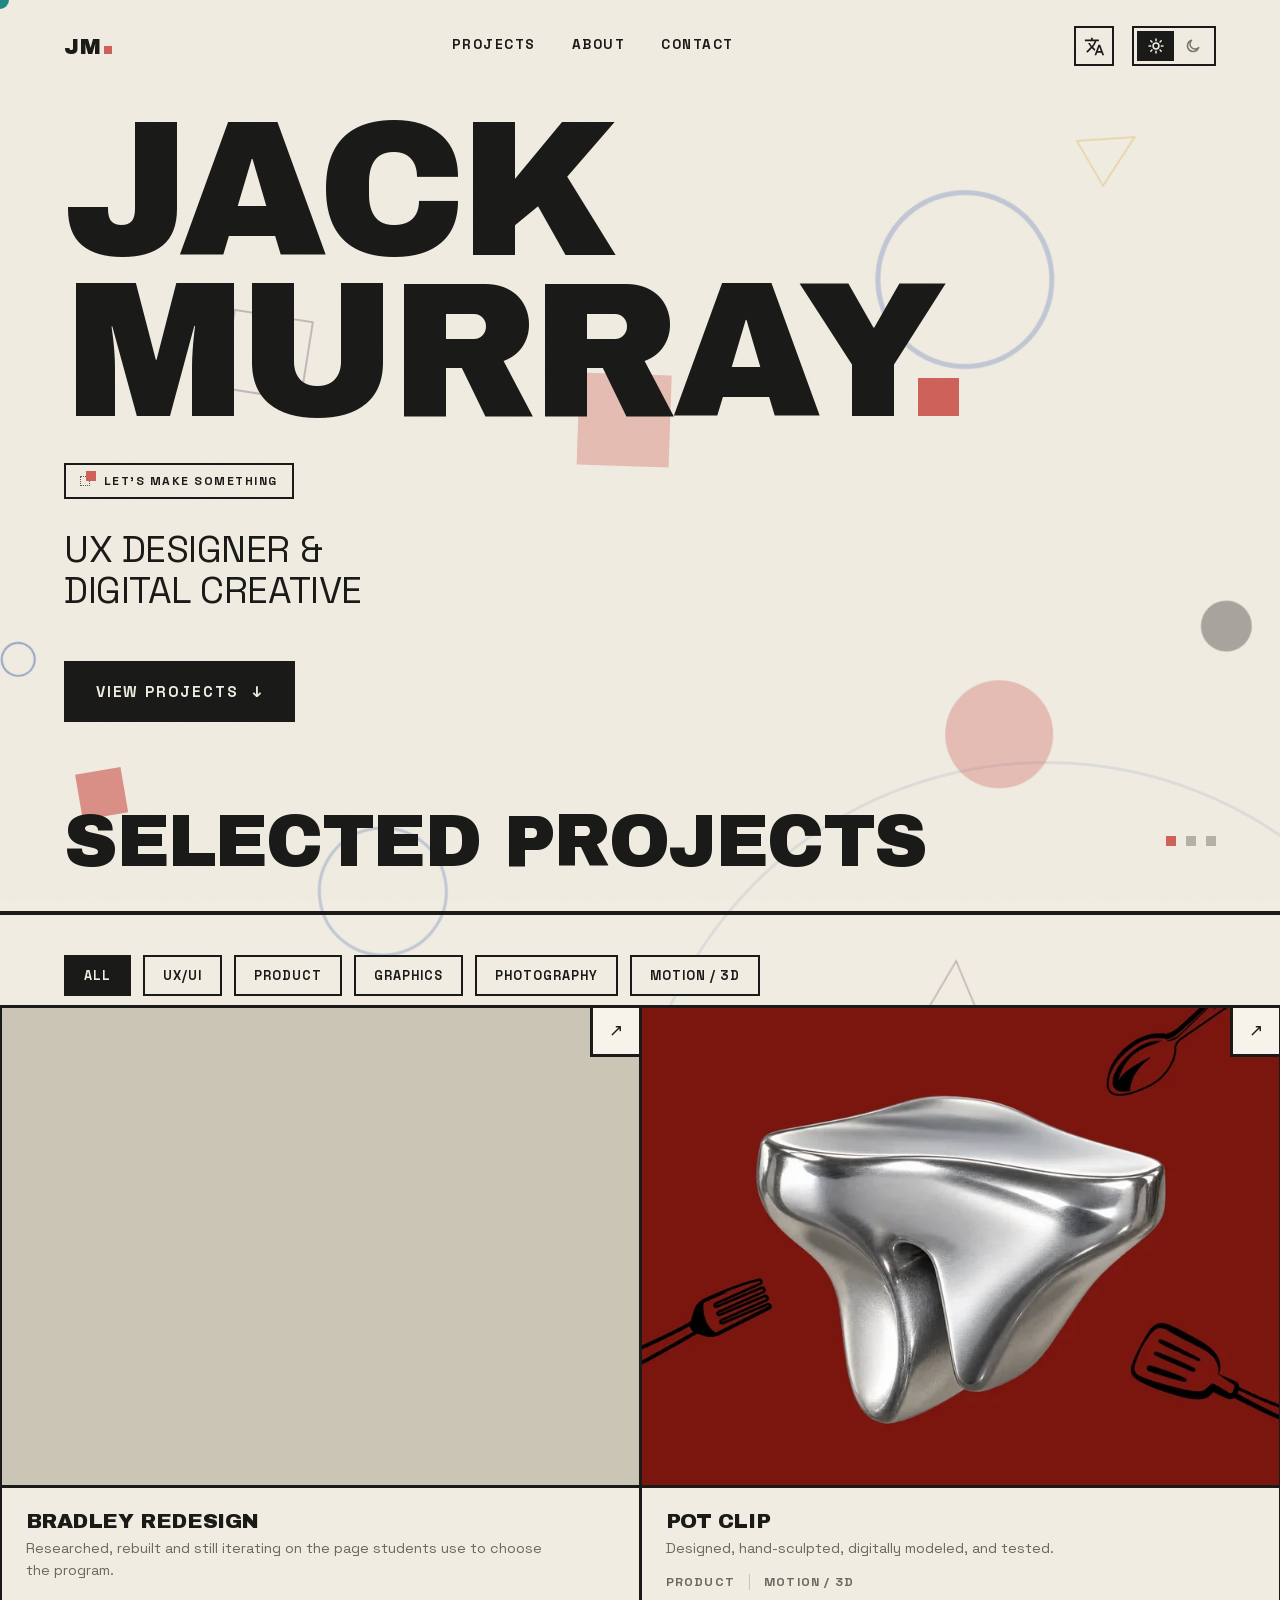
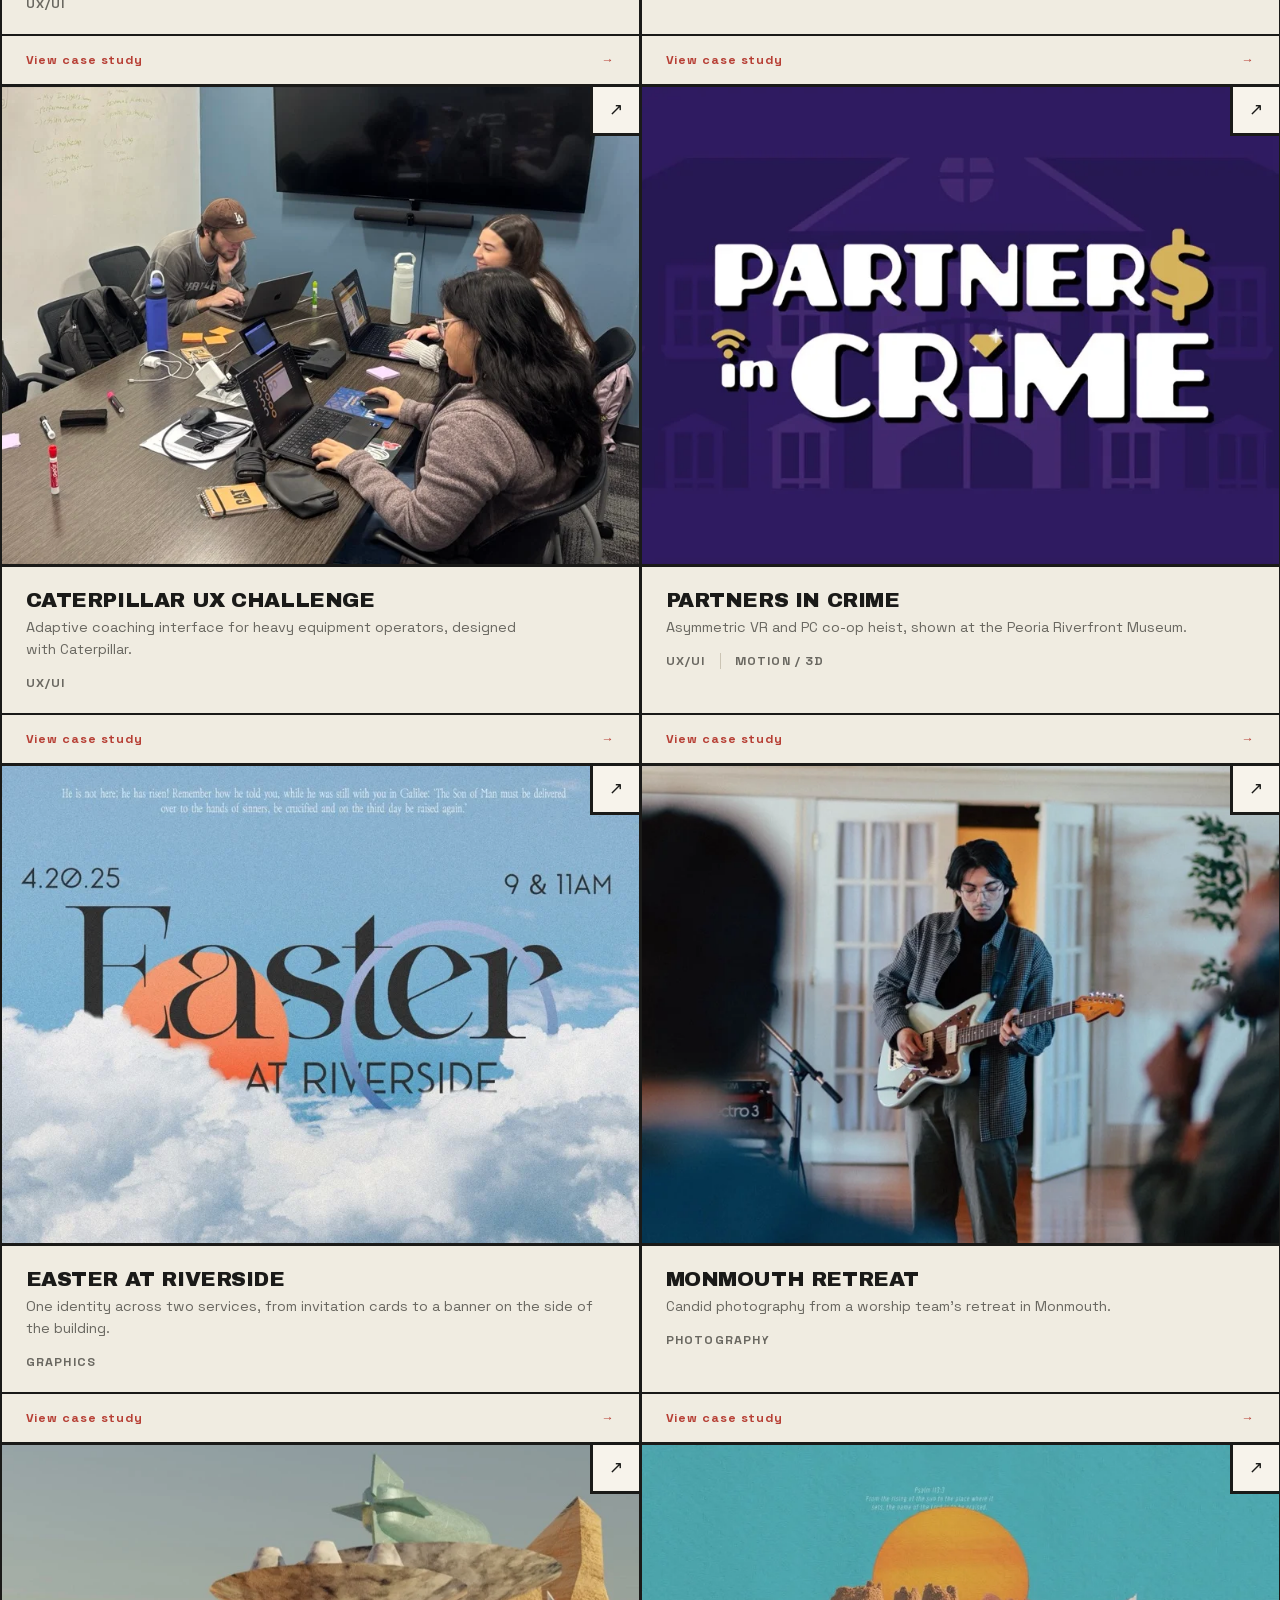
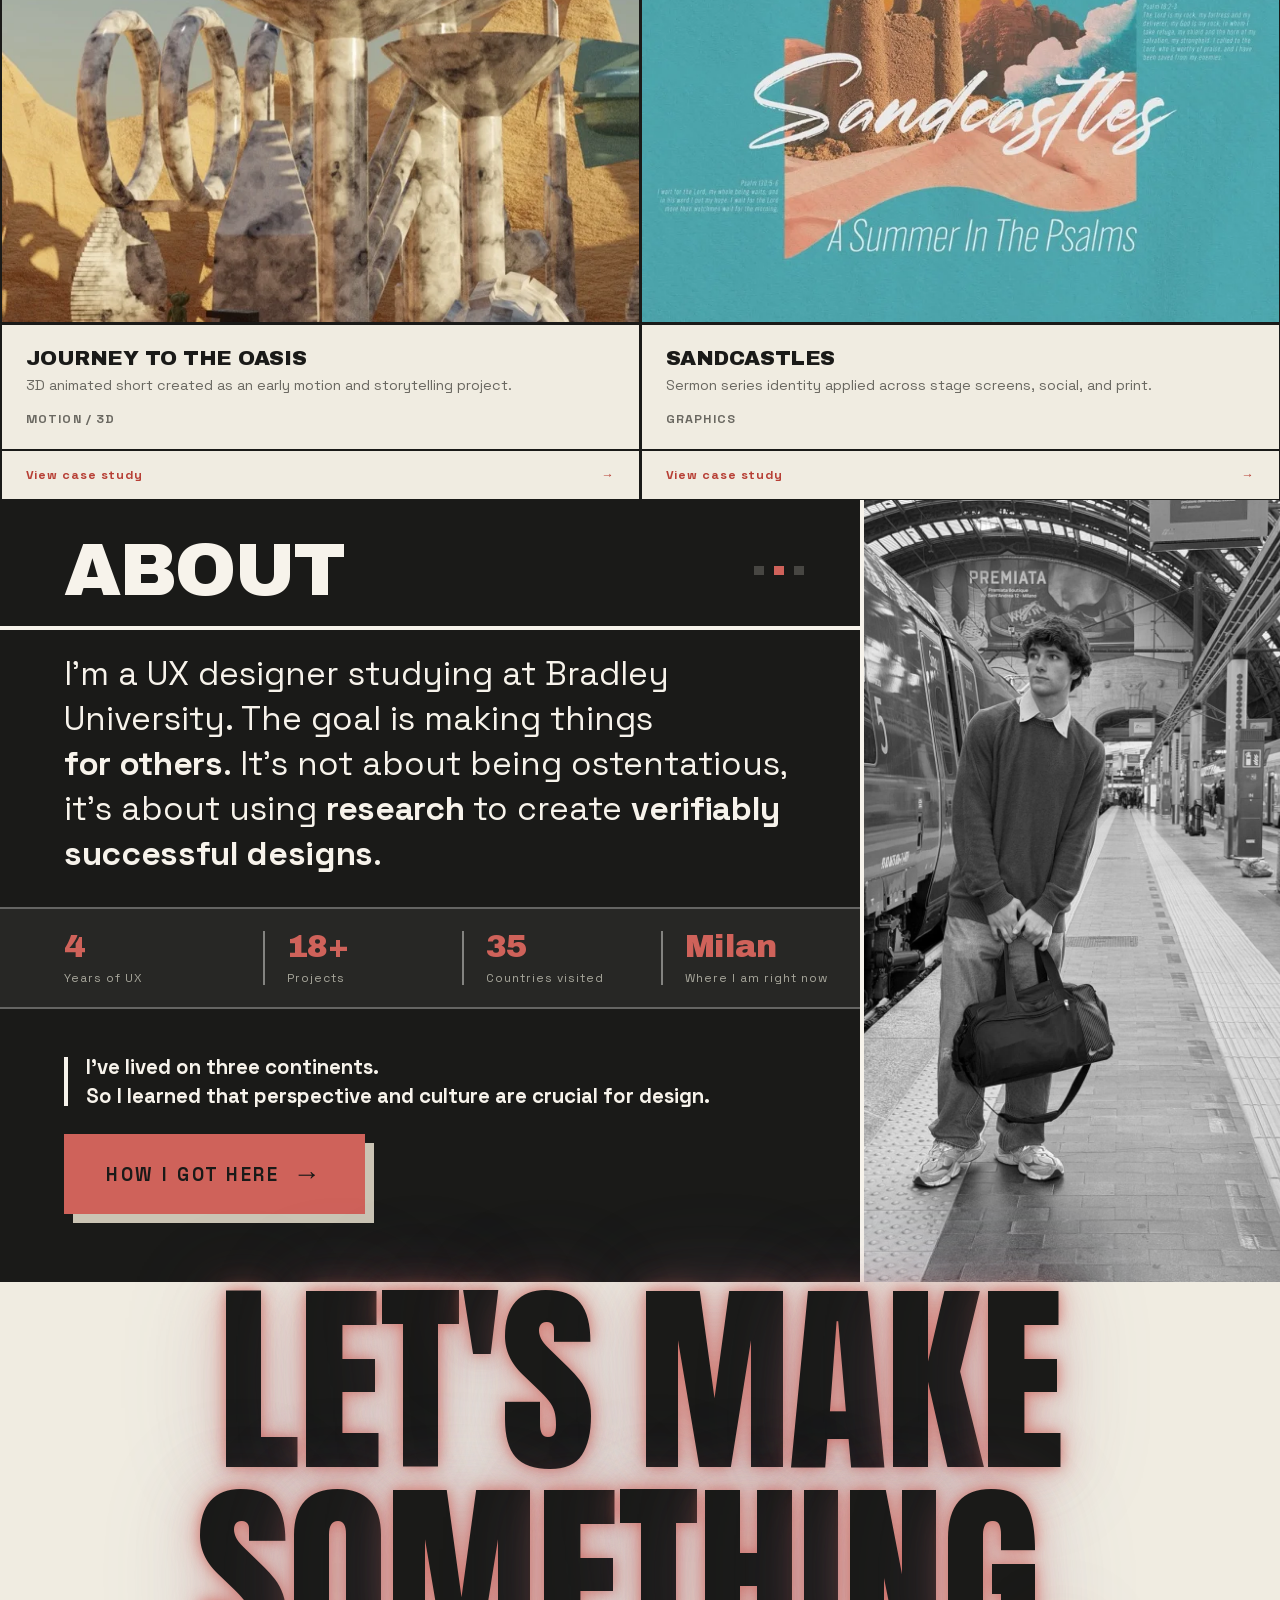
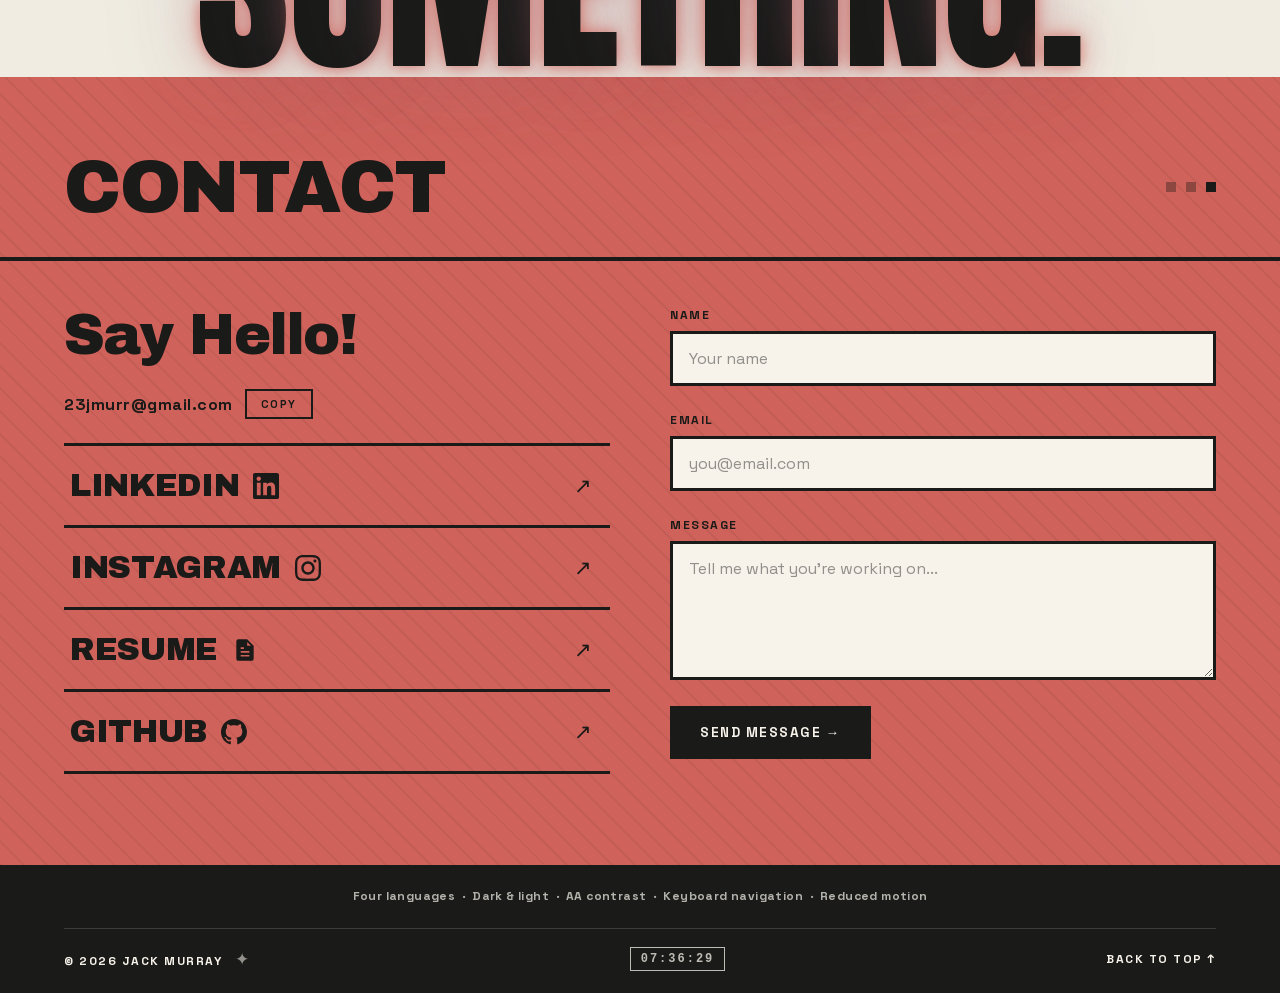
==== commit d5e58b2a: "Gallery order: Bradley Redesign first; Bradley page keeps one progress line, at the top Order, on Ja" ====
--- a/index.html
+++ b/index.html
@@ -548,13 +548,14 @@
          -->
     <ul class="gallery-fallback">
       <li>
-        <a href="/work/cat-coaching">
+        <a href="/work/bradley-redesign">
           <span class="gallery-fallback-cat">UX/UI</span>
-          <span class="gallery-fallback-title">CATERPILLAR UX CHALLENGE</span>
-          <span class="gallery-fallback-desc">Adaptive coaching interface for heavy equipment operators, designed with Caterpillar.</span>
-        </a>
-        <p class="gallery-fallback-body">Best Research Award winner. In my Advanced Interaction Design course at Bradley, I worked in a three-person team partnered with Caterpillar to design an adaptive coaching interface for heavy equipment operators.</p>
-        <p class="gallery-fallback-body">I got my hands on every part of the process: research, user flows, wireframes, Figma prototypes, and usability testing with 5 participants. We met with Caterpillar's UX team for 7 weeks, went through 2 rounds of iteration based on their feedback and our testing, and wrapped up with an on-site visit to Caterpillar in Peoria.</p>
+          <span class="gallery-fallback-title">BRADLEY REDESIGN</span>
+          <span class="gallery-fallback-desc">Researched, rebuilt and still iterating on the page students use to choose the program.</span>
+        </a>
+        <p class="gallery-fallback-body">Bradley University's UX major is becoming Graphic and UX Design. This is a redesign of its program page, so students choosing a college get a new name, a new story and a clear next step.</p>
+        <p class="gallery-fallback-body">The team researched other universities' sites, surveyed first-year Bradley students and built a journey map, then rebuilt the page around the questions students ask. The page was graded as a team, and my own third version keeps iterating on it, with three design decisions traced to the research: career outcomes as numbers, a visible next step, and navigation that can be scanned. The limits are stated on the page: a five-person survey, no usability tests, desktop only.</p>
+        <p class="gallery-fallback-body">A student team project at Bradley University, not commissioned by Bradley and not live on its website. Team: Andrew, Jessie, Caitlin, Charlie and Jack Murray.</p>
       </li>
       <li>
         <a href="/work/pot-clip">
@@ -569,14 +570,13 @@
         <p class="gallery-fallback-body">This was a student project at NABA in Milan. It is not affiliated with Alessi and was not commissioned or reviewed by the company. Alessi served as the reference brand for the assignment, and the posters are an original concept campaign developed for this project.</p>
       </li>
       <li>
-        <a href="/work/easter-riverside">
-          <span class="gallery-fallback-cat">GRAPHICS</span>
-          <span class="gallery-fallback-title">EASTER AT RIVERSIDE</span>
-          <span class="gallery-fallback-desc">One identity across two services, from invitation cards to a banner on the side of the building.</span>
-        </a>
-        <p class="gallery-fallback-body">Easter at Riverside is the identity for one weekend and two services: Good Friday on the 18th, Easter Sunday on the 20th. An open sky, an orange sun coming up through the clouds, and a serif with enough weight to hold a scripture line above it. The blue is the exact color we painted the church's worship piano.</p>
-        <p class="gallery-fallback-body">Two services with opposite feelings, one construction. Good Friday is the same wordmark and the same circle turned down into black and white, storm clouds instead of open sky and the sun gone cold behind the type. They run side by side on a single banner on the wall outside, so you read the turn from one to the other on your way in. That pairing is the piece I would keep.</p>
-        <p class="gallery-fallback-body">Then it had to survive the surfaces. The banner is read from across a parking lot. The invitation card is held in one hand. The photo wall was the one that changed how I thought about it: its whole job is to be stood in front of, so everything came off it except the lockup, set high enough that a dozen people shoulder to shoulder still leave it readable. A graphic designed to be half covered.</p>
+        <a href="/work/cat-coaching">
+          <span class="gallery-fallback-cat">UX/UI</span>
+          <span class="gallery-fallback-title">CATERPILLAR UX CHALLENGE</span>
+          <span class="gallery-fallback-desc">Adaptive coaching interface for heavy equipment operators, designed with Caterpillar.</span>
+        </a>
+        <p class="gallery-fallback-body">Best Research Award winner. In my Advanced Interaction Design course at Bradley, I worked in a three-person team partnered with Caterpillar to design an adaptive coaching interface for heavy equipment operators.</p>
+        <p class="gallery-fallback-body">I got my hands on every part of the process: research, user flows, wireframes, Figma prototypes, and usability testing with 5 participants. We met with Caterpillar's UX team for 7 weeks, went through 2 rounds of iteration based on their feedback and our testing, and wrapped up with an on-site visit to Caterpillar in Peoria.</p>
       </li>
       <li>
         <a href="/work/fuse-partners-in-crime">
@@ -589,14 +589,14 @@
         <p class="gallery-fallback-body">I was part of the small group that came up with the original idea before it grew into a full team project. From there I focused on the VR side: I designed the VR interface and built particle and visual effects in Unity to help players understand what was happening in the game. I also advised on the PC menus and worked with game designers, programmers, and artists to take it from concept to a playable game.</p>
       </li>
       <li>
-        <a href="/work/sandcastles">
+        <a href="/work/easter-riverside">
           <span class="gallery-fallback-cat">GRAPHICS</span>
-          <span class="gallery-fallback-title">SANDCASTLES</span>
-          <span class="gallery-fallback-desc">Sermon series identity applied across stage screens, social, and print.</span>
-        </a>
-        <p class="gallery-fallback-body">Sandcastles is the identity for a summer in the Psalms: all 150, ten a week for fifteen weeks. The brief arrived as just a couple of sentences for me to build off of.</p>
-        <p class="gallery-fallback-body">Sandcastles is a word about kids at a beach, and the Psalms are not light reading. The job was a playfulness that still held the weight: a sandcastle under a low sun, built on the one thing everybody knows the tide is coming for. It took many collage versions and more typefaces than I'd like to admit, narrowed as often by commercial licensing as by tone. The wordmark changed before it shipped: the creative director swapped the brush script for serif capitals.</p>
-        <p class="gallery-fallback-body">From there it had to hold everywhere it went: a stage screen above a full auditorium, thumbnails and social posts, printed posters and handouts, a bookmark two inches wide. How much each one says depends on how long anyone actually looks at it. On the screen it's the wordmark and not much else. On the bookmark, the one piece someone would open every day for three months, it's the whole fifteen-week schedule.</p>
+          <span class="gallery-fallback-title">EASTER AT RIVERSIDE</span>
+          <span class="gallery-fallback-desc">One identity across two services, from invitation cards to a banner on the side of the building.</span>
+        </a>
+        <p class="gallery-fallback-body">Easter at Riverside is the identity for one weekend and two services: Good Friday on the 18th, Easter Sunday on the 20th. An open sky, an orange sun coming up through the clouds, and a serif with enough weight to hold a scripture line above it. The blue is the exact color we painted the church's worship piano.</p>
+        <p class="gallery-fallback-body">Two services with opposite feelings, one construction. Good Friday is the same wordmark and the same circle turned down into black and white, storm clouds instead of open sky and the sun gone cold behind the type. They run side by side on a single banner on the wall outside, so you read the turn from one to the other on your way in. That pairing is the piece I would keep.</p>
+        <p class="gallery-fallback-body">Then it had to survive the surfaces. The banner is read from across a parking lot. The invitation card is held in one hand. The photo wall was the one that changed how I thought about it: its whole job is to be stood in front of, so everything came off it except the lockup, set high enough that a dozen people shoulder to shoulder still leave it readable. A graphic designed to be half covered.</p>
       </li>
       <li>
         <a href="/work/monmouth-retreat">
@@ -617,14 +617,14 @@
         <p class="gallery-fallback-body">It was built across Maya, Blender and ZBrush. The call that set the schedule was rendering in Cycles rather than Eevee, for the quality it gave this piece: the final pass took three full days. It closed out the course as my final project.</p>
       </li>
       <li>
-        <a href="/work/bradley-redesign">
-          <span class="gallery-fallback-cat">UX/UI</span>
-          <span class="gallery-fallback-title">BRADLEY REDESIGN</span>
-          <span class="gallery-fallback-desc">Researched, rebuilt and still iterating on the page students use to choose the program.</span>
-        </a>
-        <p class="gallery-fallback-body">Bradley University's UX major is becoming Graphic and UX Design. This is a redesign of its program page, so students choosing a college get a new name, a new story and a clear next step.</p>
-        <p class="gallery-fallback-body">The team researched other universities' sites, surveyed first-year Bradley students and built a journey map, then rebuilt the page around the questions students ask. The page was graded as a team, and my own third version keeps iterating on it, with three design decisions traced to the research: career outcomes as numbers, a visible next step, and navigation that can be scanned. The limits are stated on the page: a five-person survey, no usability tests, desktop only.</p>
-        <p class="gallery-fallback-body">A student team project at Bradley University, not commissioned by Bradley and not live on its website. Team: Andrew, Jessie, Caitlin, Charlie and Jack Murray.</p>
+        <a href="/work/sandcastles">
+          <span class="gallery-fallback-cat">GRAPHICS</span>
+          <span class="gallery-fallback-title">SANDCASTLES</span>
+          <span class="gallery-fallback-desc">Sermon series identity applied across stage screens, social, and print.</span>
+        </a>
+        <p class="gallery-fallback-body">Sandcastles is the identity for a summer in the Psalms: all 150, ten a week for fifteen weeks. The brief arrived as just a couple of sentences for me to build off of.</p>
+        <p class="gallery-fallback-body">Sandcastles is a word about kids at a beach, and the Psalms are not light reading. The job was a playfulness that still held the weight: a sandcastle under a low sun, built on the one thing everybody knows the tide is coming for. It took many collage versions and more typefaces than I'd like to admit, narrowed as often by commercial licensing as by tone. The wordmark changed before it shipped: the creative director swapped the brush script for serif capitals.</p>
+        <p class="gallery-fallback-body">From there it had to hold everywhere it went: a stage screen above a full auditorium, thumbnails and social posts, printed posters and handouts, a bookmark two inches wide. How much each one says depends on how long anyone actually looks at it. On the screen it's the wordmark and not much else. On the bookmark, the one piece someone would open every day for three months, it's the whole fifteen-week schedule.</p>
       </li>
     </ul>
   </div>
--- a/styles.css
+++ b/styles.css
@@ -6854,6 +6854,14 @@
 /* a placeholder Jack still has to write: kept loud on purpose so none is missed */
 .bd-todo { background: var(--highlight); color: var(--ink); padding: 0 4px; outline: 1px dashed var(--ink); outline-offset: -1px; }
 .bd { overflow-wrap: break-word; }
+/* a subtitle, not a credit line: the shared .cs-eyebrow is 11.5px, which is right for Pot Clip's one-liner and small for this longer descriptive one */
+.bd .cs-eyebrow { font-size: 0.95rem; line-height: 1.4; font-weight: 500; margin-bottom: 22px; }
+/* macOS hides overlay scrollbars until you scroll, which would leave a table that scrolls sideways looking cropped: these keep a thin visible track */
+.bd-scroll, .bd-lineup, .bd-frame { scrollbar-width: thin; scrollbar-color: var(--black) var(--line); }
+.bd-scroll::-webkit-scrollbar, .bd-lineup::-webkit-scrollbar { height: 10px; }
+.bd-frame::-webkit-scrollbar { width: 12px; }
+.bd-scroll::-webkit-scrollbar-track, .bd-lineup::-webkit-scrollbar-track, .bd-frame::-webkit-scrollbar-track { background: var(--line); }
+.bd-scroll::-webkit-scrollbar-thumb, .bd-lineup::-webkit-scrollbar-thumb, .bd-frame::-webkit-scrollbar-thumb { background: var(--black); }
 
 /* ---- the one image component: a labelled box at the file's own ratio, and
    the picture on top of it once the file exists ---- */
@@ -6874,9 +6882,16 @@
 /* fills a window (the hero crop, the slider) and shows the TOP of the picture */
 .bd-img.is-fill { position: absolute; inset: 0; aspect-ratio: auto; border: 0; }
 .bd-img.is-fill.is-loaded img { position: static; height: auto; }
+/* a pair's shared frame: the picture is contained inside it with a margin,
+   so two screenshots of different shapes read as two equal frames */
+.bd-img.is-framed img { inset: 16px; width: calc(100% - 32px); height: calc(100% - 32px); object-fit: contain; object-position: center; }
 .bd-img.at-l .bd-ph { right: 50%; }
 .bd-img.at-r .bd-ph { left: 50%; }
 .bd-hero { position: relative; aspect-ratio: 5 / 6; border: 3px solid var(--black); overflow: hidden; }
+
+/* a heading with a control on its own line (Final design's Open in Figma) */
+.bd-h-row { display: flex; align-items: center; justify-content: space-between; gap: 16px 24px; flex-wrap: wrap; margin-bottom: 26px; }
+.bd-h-row .cs-h { margin: 0; }
 
 /* ---- the before/after slider ---- */
 .bd-compare { margin: 0 0 72px; }
@@ -6920,7 +6935,10 @@
 @media (hover: hover) { .bd-bar-back:hover, .bd-bar-menu:hover { background: var(--paper); color: var(--ink); } }
 @media (hover: none) { .bd-bar-back::after, .bd-bar-menu::after { content: ''; position: absolute; inset: -9px -4px; } }
 .bd-stuck .project-back { visibility: hidden; }
-.bd-prog { position: absolute; left: 0; bottom: -3px; height: 3px; width: var(--p, 0%); background: var(--accent); }
+/* the bar's own back button only exists once the bar has stuck and the page's
+   one is hidden: in flow under the hero the two were on screen together */
+.project-detail:not(.bd-stuck) .bd-bar-back { display: none; }
+
 .bd-menu {
   position: absolute; top: 100%; right: 0; width: 340px; max-height: 70vh; overflow: auto; z-index: 7;
   list-style: none; margin: 3px -3px 0 0; background: var(--white); color: var(--black); border: 3px solid var(--black);
@@ -6996,7 +7014,10 @@
 .bd-decision-h { display: flex; justify-content: space-between; align-items: baseline; gap: 24px; border-bottom: 3px solid var(--black); padding-bottom: 12px; }
 .bd-decision-h h4 { font-family: var(--ff-display); font-size: clamp(1.15rem, 1.8vw, 1.45rem); line-height: 1.2; margin: 0; }
 .bd-decision-n { color: var(--accent-ink); margin-right: 8px; }
-.bd-owner { margin: 0; flex: none; font-size: 0.85rem; color: var(--muted); text-align: right; }
+/* who owned it, as a label: "Mine" is filled so a reader scanning for what
+   Jack did himself finds it without reading the line */
+.bd-owner { margin: 0; flex: none; padding: 4px 10px; border: 2px solid var(--black); font-size: 0.78rem; font-weight: 700; line-height: 1.3; color: var(--black); }
+.bd-owner.is-mine { background: var(--accent); color: var(--accent-on); }
 .bd-fdt { list-style: none; margin: 20px 0 28px; max-width: 84ch; }
 .bd-fdt li { position: relative; padding-left: 20px; margin-bottom: 12px; line-height: 1.6; color: var(--body-copy); }
 .bd-fdt li::before { content: ""; position: absolute; left: 0; top: 0.62em; width: 8px; height: 7.5px; background: var(--accent); }
@@ -7010,11 +7031,19 @@
 .bd-version-n { margin: 0; font-weight: 700; }
 .bd-version-s { margin: 2px 0 12px; min-height: 2.9em; font-size: 0.82rem; line-height: 1.45; color: var(--muted); }
 .bd-version.is-mine .bd-img { border-color: var(--accent); }
+/* the lineup's right half was empty: the reading goes beside it, sticky, so
+   the why stays next to the four lengths while you scroll past them */
+.bd-versions-row { margin: 32px 0 36px; }
+.bd-versions-row .bd-lineup { margin: 0; }
+.bd-versions-aside { margin-top: 24px; }
+@media (min-width: 1101px) {
+  .bd-versions-row { display: grid; grid-template-columns: auto minmax(0, 1fr); gap: 64px; align-items: start; }
+  .bd-versions-aside { position: sticky; top: 96px; margin-top: 52px; }
+}
 .bd-lineup .bd-ph-l b { font-size: 0.68rem; }
 .bd-lineup .bd-ph-l i { display: none; }
 
 /* ---- final design ---- */
-.bd-final-top { display: flex; justify-content: flex-end; margin-bottom: 16px; }
 .bd-figma {
   position: relative; display: inline-flex; gap: 8px; align-items: center; min-height: 44px;
   padding: 10px 18px; border: 2px solid var(--black); background: var(--white); color: var(--black);
@@ -7023,7 +7052,8 @@
 }
 @media (hover: hover) { .bd-figma:hover { transform: translate(calc(-1 * var(--lift-x)), calc(-1 * var(--lift-y))); box-shadow: 6px 6px 0 var(--accent); } }
 .bd-figma:active { transform: translate(0, 0); box-shadow: 0 0 0 var(--accent); }
-.bd-frame { height: 900px; overflow: auto; border: 3px solid var(--black); background: var(--white); }
+/* never taller than the screen under the bar, or scrolling inside it and scrolling the page fight */
+.bd-frame { height: min(900px, calc(100vh - 150px)); overflow: auto; border: 3px solid var(--black); background: var(--white); }
 .bd-frame:focus-visible { outline: 3px solid var(--accent-ink); outline-offset: 3px; }
 .bd-frame .bd-img { border: 0; }
 
@@ -7034,6 +7064,8 @@
 .bd-kv dd { margin: 0; line-height: 1.6; max-width: 72ch; }
 
 @media (max-width: 900px) {
+  .bd-version { width: auto; flex: 1 1 0; min-width: 0; }
+  .bd-lineup { gap: 16px; }
   .bd-intro-row, .bd-two, .bd-problem, .bd-diagrams { grid-template-columns: 1fr; gap: 36px; }
   .bd-index { order: 2; }
 }
@@ -7042,14 +7074,21 @@
   .bd-tiles, .bd-ba { grid-template-columns: 1fr; gap: 32px; }
   .bd-insight { padding: 26px 22px; }
   .bd-menu { left: -3px; right: -3px; width: auto; margin-right: 0; }
-  .bd-bar-back { display: none; }
+  /* the arrow alone on a phone, still named for a screen reader */
+  .bd-bar-back-t { position: absolute; width: 1px; height: 1px; overflow: hidden; clip-path: inset(50%); white-space: nowrap; }
+  .bd-bar-back { padding: 5px 12px; }
   .bd-bar-in { gap: 10px; }
   .bd-decision-h { flex-direction: column; gap: 6px; }
   .bd-owner { text-align: left; }
-  .bd-lineup { display: grid; grid-template-columns: repeat(2, minmax(0, 1fr)); gap: 28px 20px; overflow: visible; }
-  .bd-version { width: auto; }
+  /* four across, not two by two: the lengths only mean something side by side,
+     and two rows of two put master 1 and 2 a screen and a half apart. Subgrid
+     keeps every picture starting on one line however the labels wrap. */
+  .bd-lineup { display: grid; grid-template-columns: repeat(4, minmax(0, 1fr)); grid-template-rows: auto auto auto; gap: 0 10px; overflow: visible; }
+  .bd-version { width: auto; display: grid; grid-template-rows: subgrid; grid-row: span 3; }
+  .bd-version-n { font-size: 0.85rem; }
+  .bd-version-s { min-height: 0; font-size: 0.72rem; }
   .bd-kv { grid-template-columns: 1fr; gap: 4px; }
-  .bd-frame { height: 640px; }
+  .bd-frame { height: min(640px, calc(100vh - 130px)); }
 }
 @media (prefers-reduced-motion: reduce) {
   .bd-pin, .bd-figma, .bd-index a { transition: none; }
